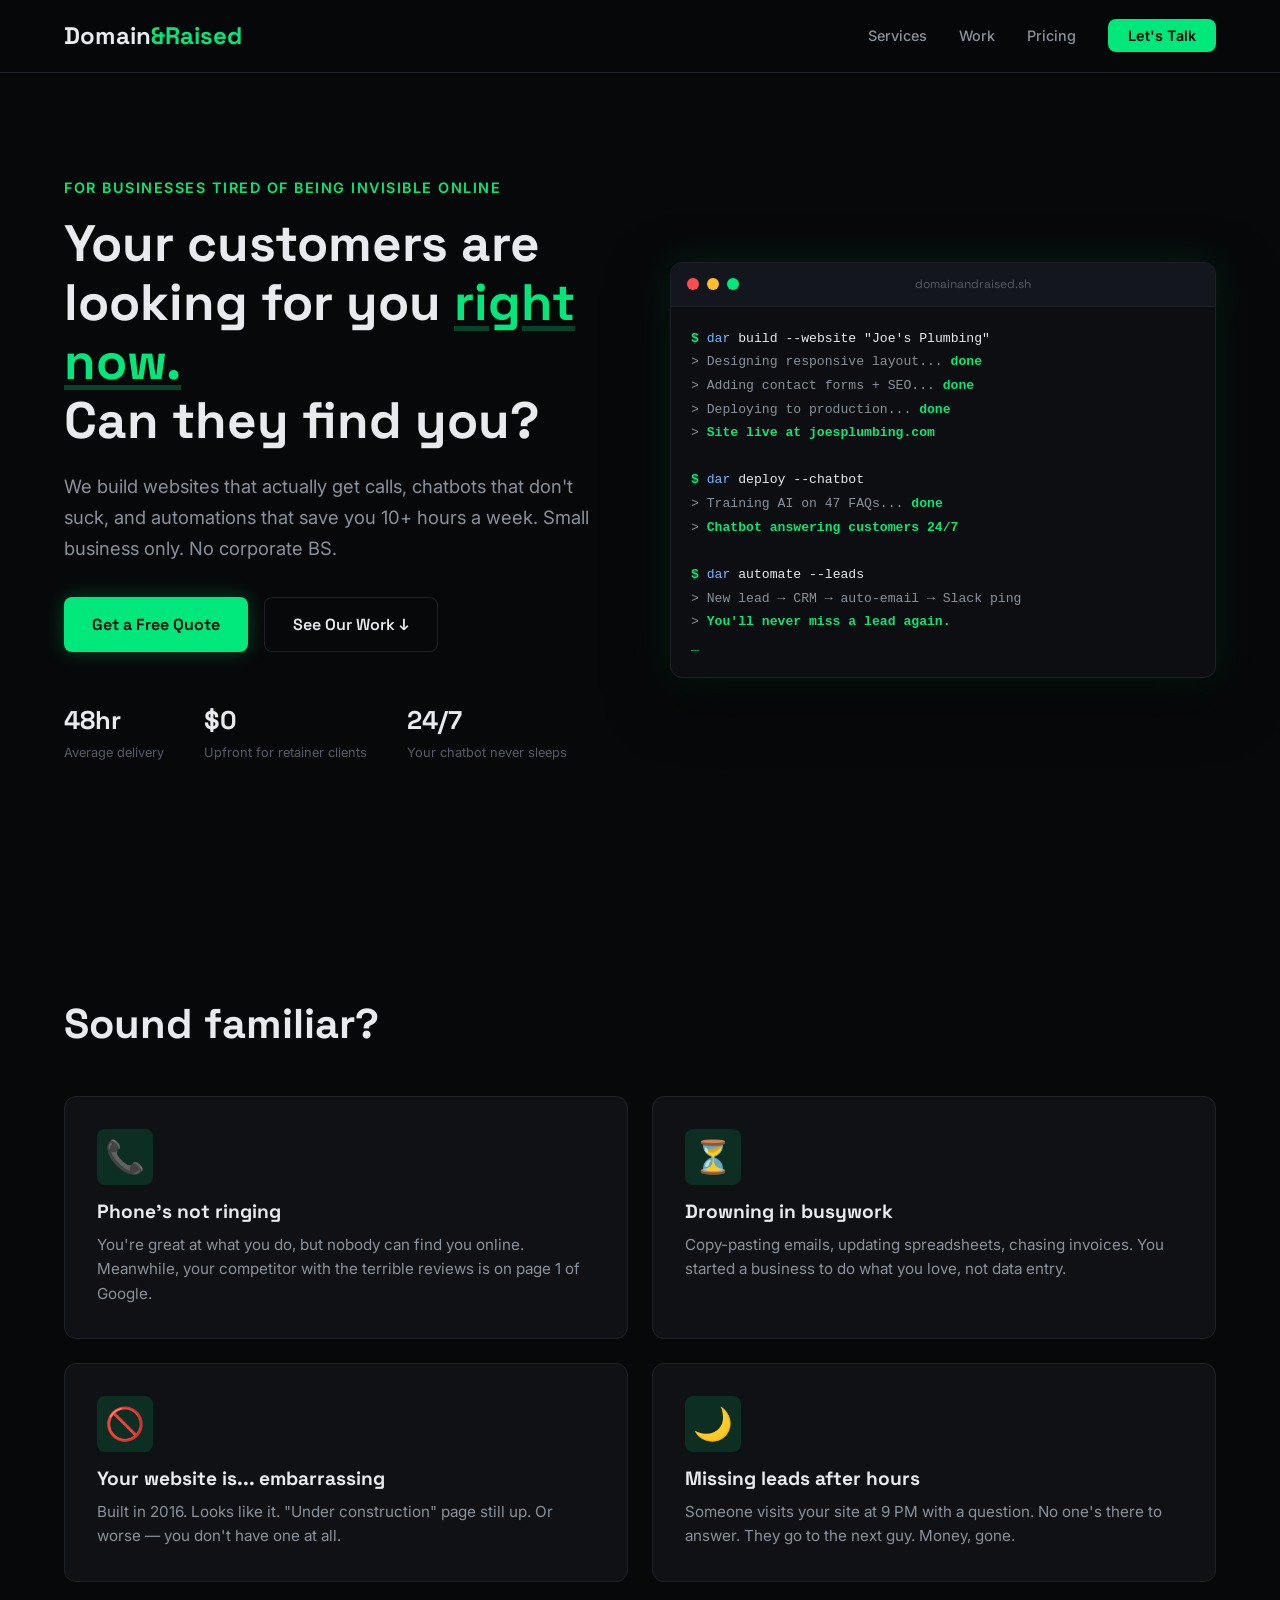
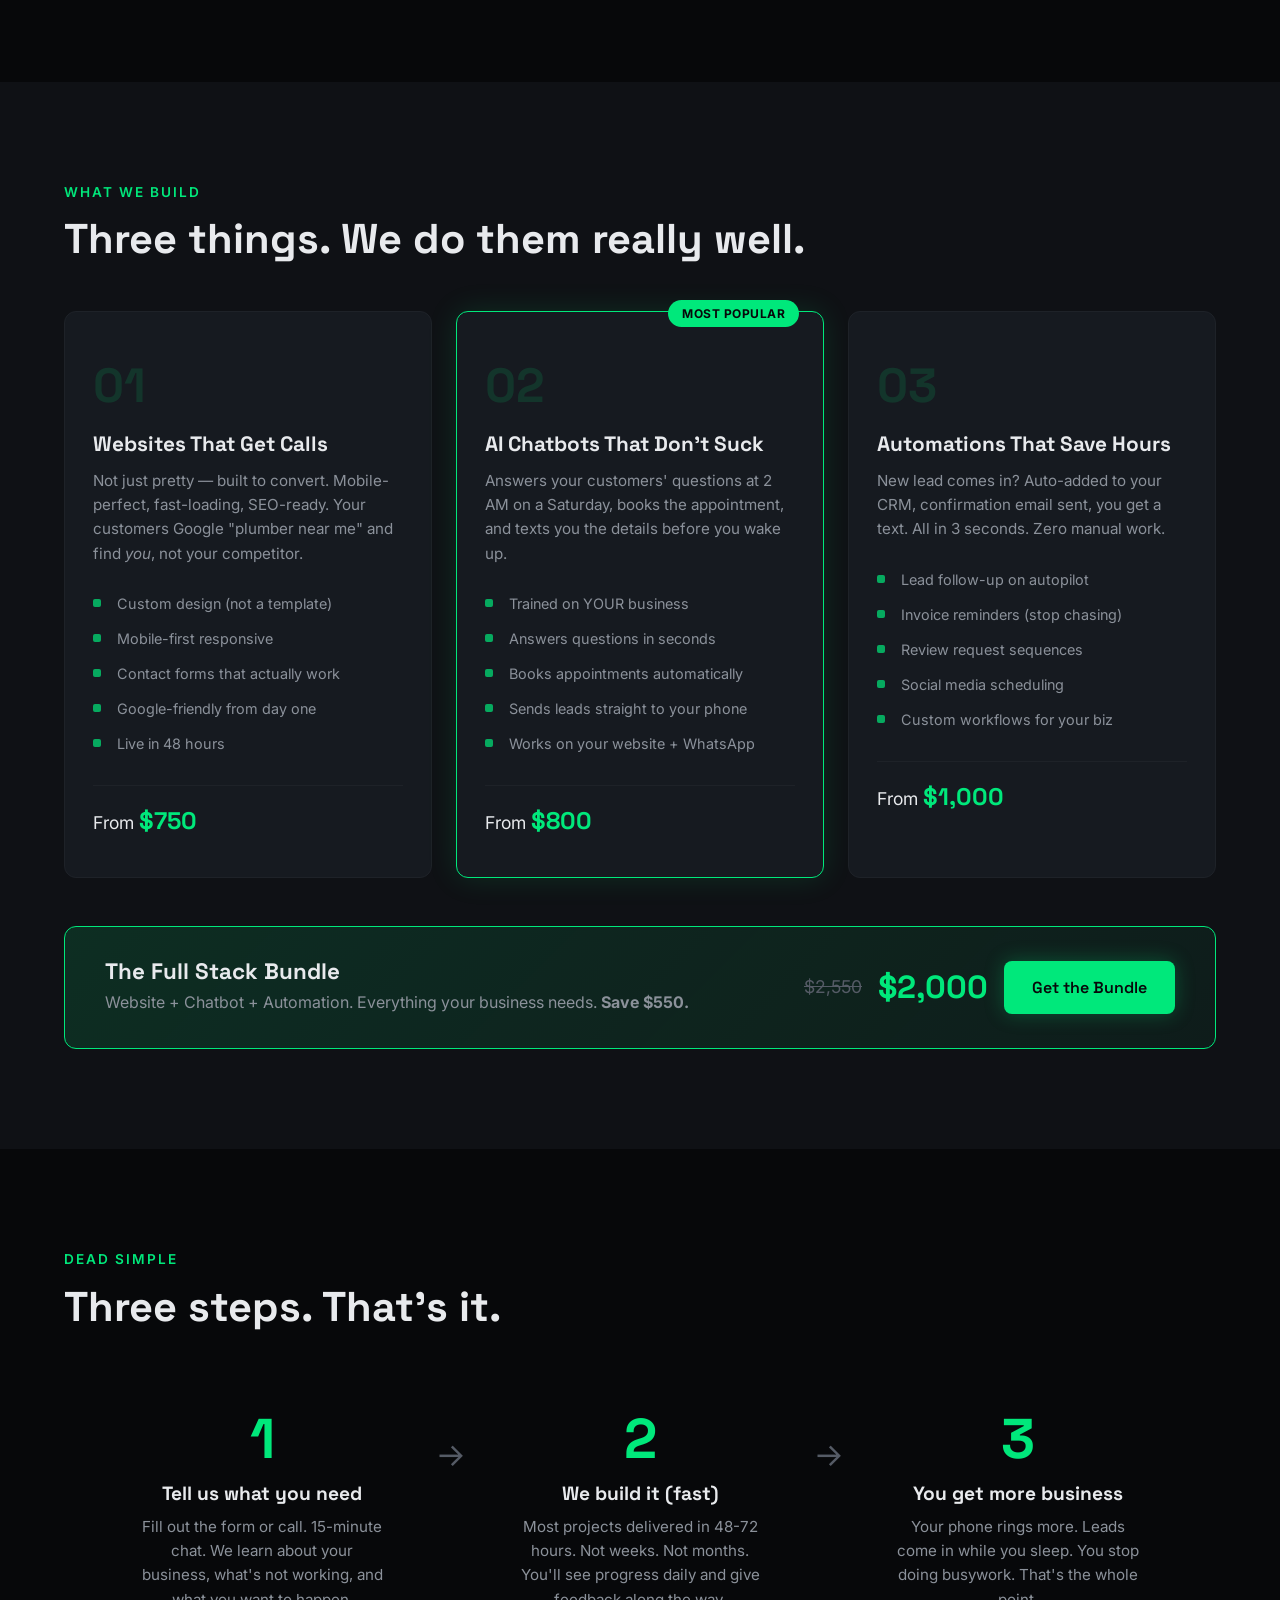
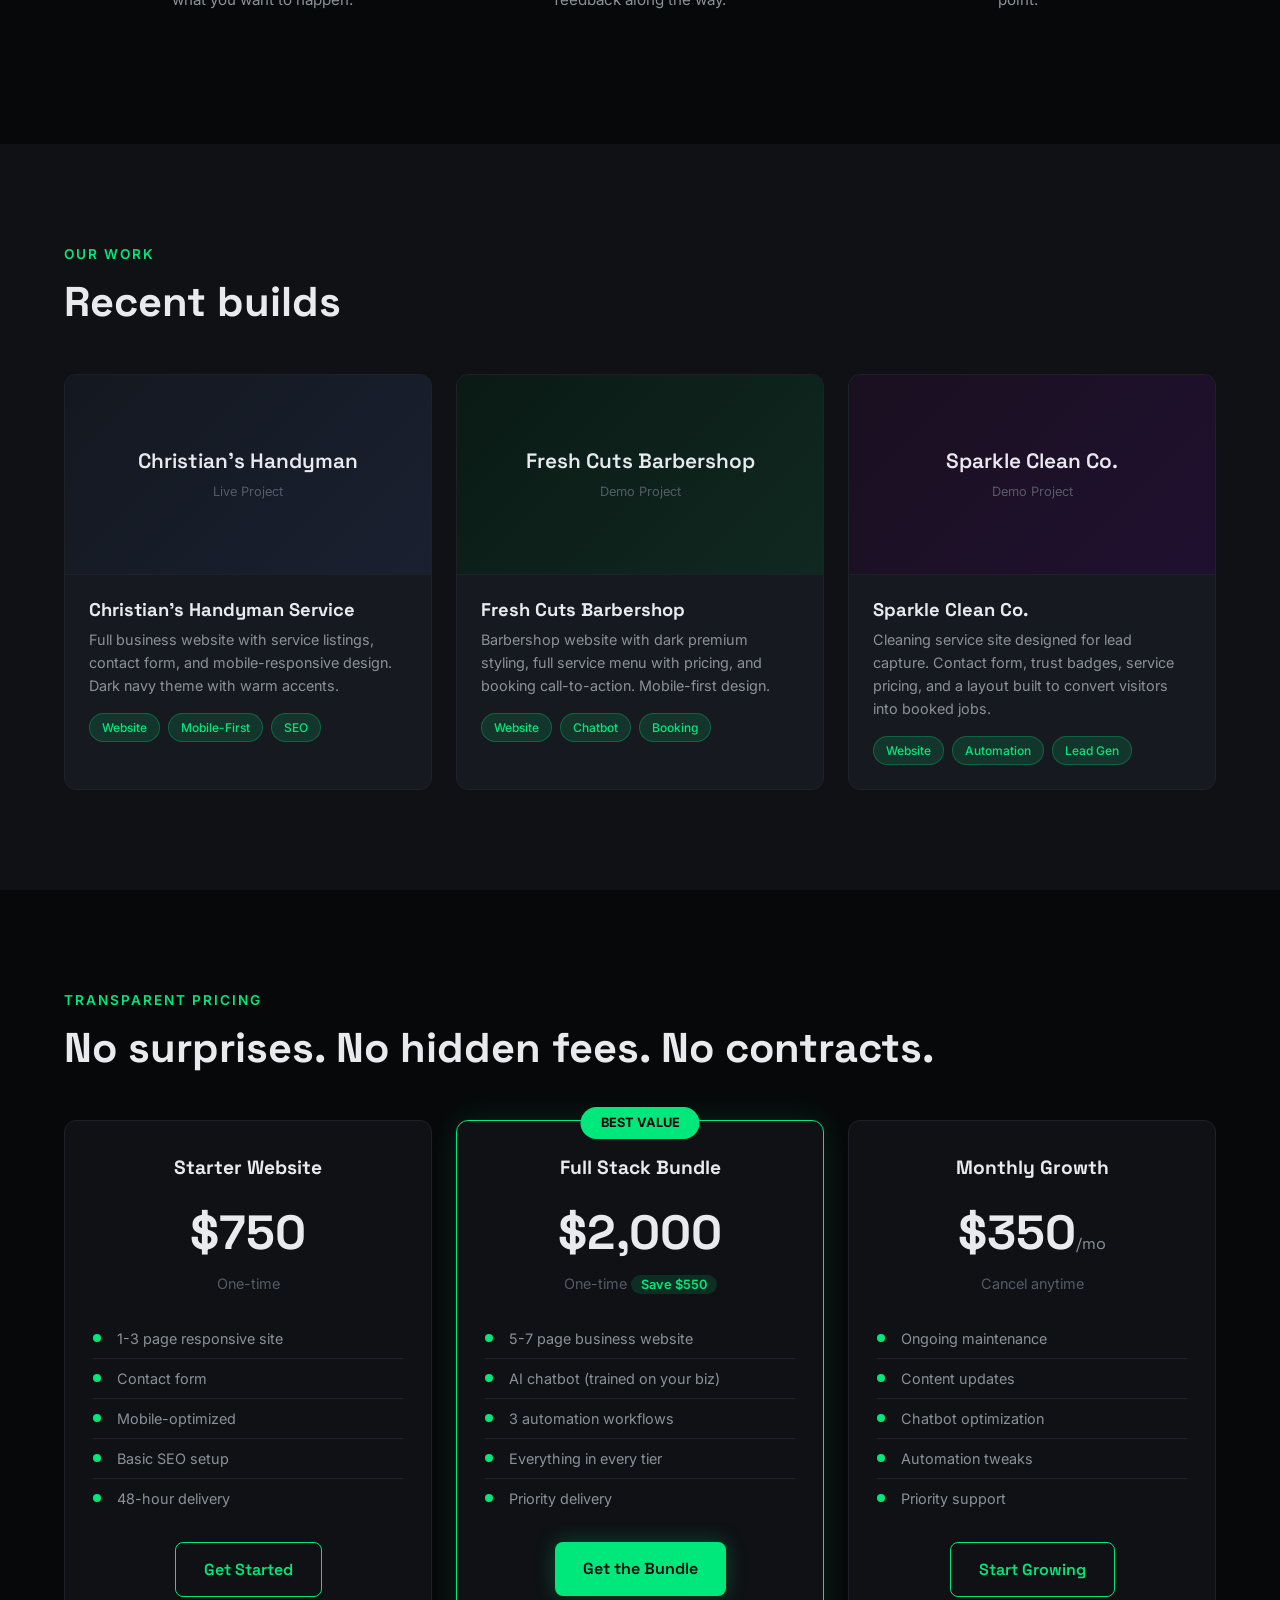
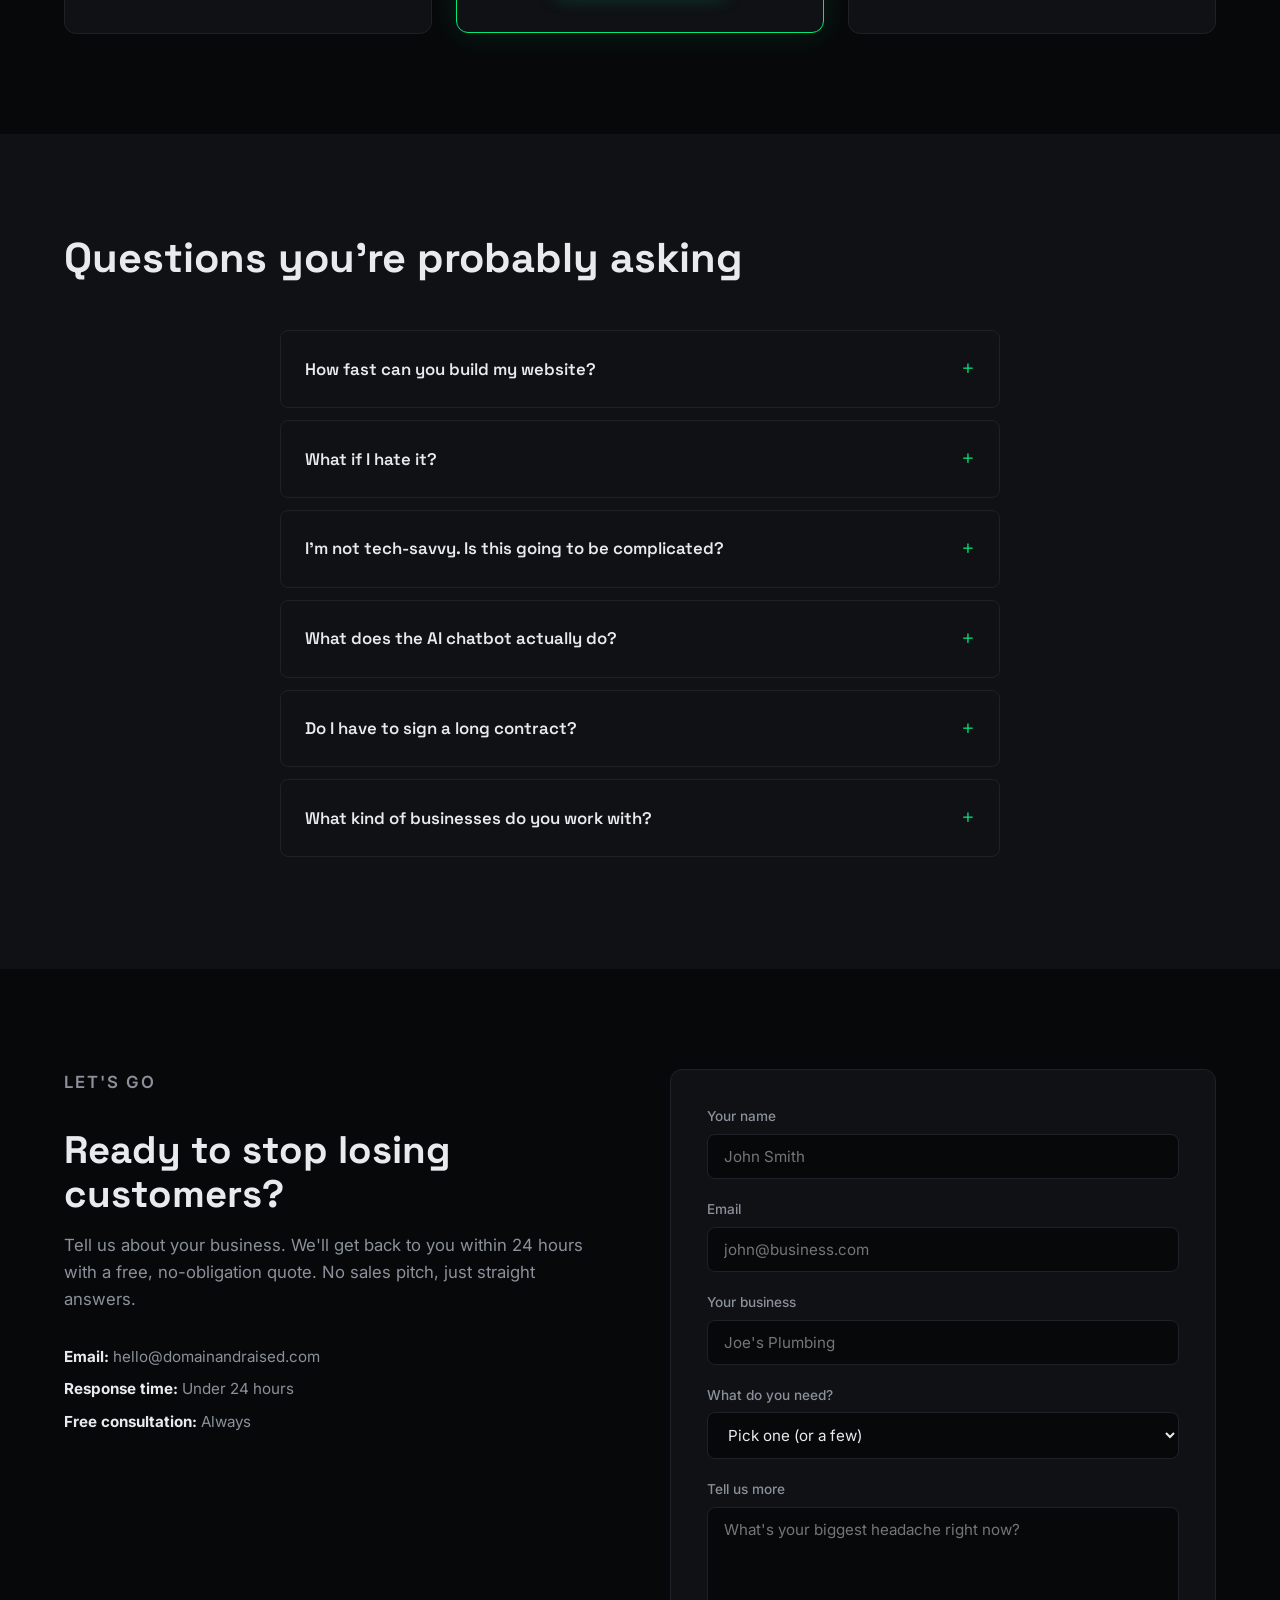
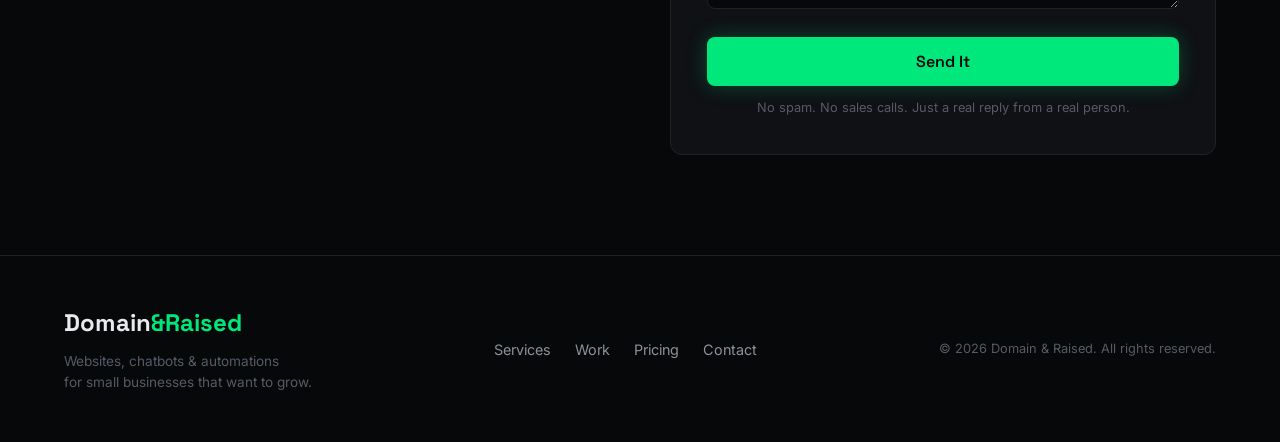
==== index.html @ daeb333b "Initial commit — Domain & Raised agency site" ====
<!DOCTYPE html>
<html lang="en">
<head>
  <meta charset="UTF-8">
  <meta name="viewport" content="width=device-width, initial-scale=1.0">
  <title>Domain & Raised — Websites, Chatbots & Automation for Small Business</title>
  <meta name="description" content="We build websites, AI chatbots, and automations that actually work. No fluff, no contracts, just results for your business.">
  <link rel="preconnect" href="https://fonts.googleapis.com">
  <link rel="preconnect" href="https://fonts.gstatic.com" crossorigin>
  <link href="https://fonts.googleapis.com/css2?family=Space+Grotesk:wght@400;500;600;700&family=Inter:wght@400;500;600&display=swap" rel="stylesheet">
  <link rel="stylesheet" href="style.css">
</head>
<body>

  <!-- NAV -->
  <nav id="nav">
    <div class="nav-inner">
      <a href="#" class="logo">Domain<span>&amp;Raised</span></a>
      <button class="menu-toggle" aria-label="Menu">
        <span></span><span></span><span></span>
      </button>
      <ul class="nav-links">
        <li><a href="#services">Services</a></li>
        <li><a href="#work">Work</a></li>
        <li><a href="#pricing">Pricing</a></li>
        <li><a href="#contact" class="btn-nav">Let's Talk</a></li>
      </ul>
    </div>
  </nav>

  <!-- HERO -->
  <header id="hero">
    <div class="hero-grid">
      <div class="hero-text">
        <p class="hero-tag">For businesses tired of being invisible online</p>
        <h1>Your customers are looking for you <em>right now.</em><br>Can they find you?</h1>
        <p class="hero-sub">We build websites that actually get calls, chatbots that don't suck, and automations that save you 10+ hours a week. Small business only. No corporate BS.</p>
        <div class="hero-ctas">
          <a href="#contact" class="btn btn-primary">Get a Free Quote</a>
          <a href="#work" class="btn btn-ghost">See Our Work &darr;</a>
        </div>
        <div class="hero-proof">
          <div class="proof-item">
            <span class="proof-num">48hr</span>
            <span class="proof-label">Average delivery</span>
          </div>
          <div class="proof-item">
            <span class="proof-num">$0</span>
            <span class="proof-label">Upfront for retainer clients</span>
          </div>
          <div class="proof-item">
            <span class="proof-num">24/7</span>
            <span class="proof-label">Your chatbot never sleeps</span>
          </div>
        </div>
      </div>
      <div class="hero-visual">
        <div class="terminal">
          <div class="terminal-bar">
            <span class="dot red"></span>
            <span class="dot yellow"></span>
            <span class="dot green"></span>
            <span class="terminal-title">domainandraised.sh</span>
          </div>
          <div class="terminal-body">
            <p><span class="t-prompt">$</span> <span class="t-cmd">dar</span> build --website "Joe's Plumbing"</p>
            <p class="t-output">&gt; Designing responsive layout... <span class="t-check">done</span></p>
            <p class="t-output">&gt; Adding contact forms + SEO... <span class="t-check">done</span></p>
            <p class="t-output">&gt; Deploying to production... <span class="t-check">done</span></p>
            <p class="t-output">&gt; <span class="t-success">Site live at joesplumbing.com</span></p>
            <p>&nbsp;</p>
            <p><span class="t-prompt">$</span> <span class="t-cmd">dar</span> deploy --chatbot</p>
            <p class="t-output">&gt; Training AI on 47 FAQs... <span class="t-check">done</span></p>
            <p class="t-output">&gt; <span class="t-success">Chatbot answering customers 24/7</span></p>
            <p>&nbsp;</p>
            <p><span class="t-prompt">$</span> <span class="t-cmd">dar</span> automate --leads</p>
            <p class="t-output">&gt; New lead &rarr; CRM &rarr; auto-email &rarr; Slack ping</p>
            <p class="t-output">&gt; <span class="t-success">You'll never miss a lead again.</span></p>
            <p class="t-cursor">_</p>
          </div>
        </div>
      </div>
    </div>
  </header>

  <!-- PROBLEM / PAIN SECTION -->
  <section id="problem" class="section">
    <div class="container">
      <h2 class="section-title">Sound familiar?</h2>
      <div class="pain-grid">
        <div class="pain-card">
          <div class="pain-icon">&#128222;</div>
          <h3>Phone's not ringing</h3>
          <p>You're great at what you do, but nobody can find you online. Meanwhile, your competitor with the terrible reviews is on page 1 of Google.</p>
        </div>
        <div class="pain-card">
          <div class="pain-icon">&#9203;</div>
          <h3>Drowning in busywork</h3>
          <p>Copy-pasting emails, updating spreadsheets, chasing invoices. You started a business to do what you love, not data entry.</p>
        </div>
        <div class="pain-card">
          <div class="pain-icon">&#128683;</div>
          <h3>Your website is... embarrassing</h3>
          <p>Built in 2016. Looks like it. "Under construction" page still up. Or worse — you don't have one at all.</p>
        </div>
        <div class="pain-card">
          <div class="pain-icon">&#127769;</div>
          <h3>Missing leads after hours</h3>
          <p>Someone visits your site at 9 PM with a question. No one's there to answer. They go to the next guy. Money, gone.</p>
        </div>
      </div>
    </div>
  </section>

  <!-- SERVICES -->
  <section id="services" class="section section-dark">
    <div class="container">
      <p class="section-tag">What we build</p>
      <h2 class="section-title">Three things. We do them really well.</h2>
      <div class="services-grid">

        <div class="service-card">
          <div class="service-num">01</div>
          <h3>Websites That Get Calls</h3>
          <p>Not just pretty — built to convert. Mobile-perfect, fast-loading, SEO-ready. Your customers Google "plumber near me" and find <em>you</em>, not your competitor.</p>
          <ul class="service-features">
            <li>Custom design (not a template)</li>
            <li>Mobile-first responsive</li>
            <li>Contact forms that actually work</li>
            <li>Google-friendly from day one</li>
            <li>Live in 48 hours</li>
          </ul>
          <div class="service-price">From <strong>$750</strong></div>
        </div>

        <div class="service-card featured">
          <div class="service-badge">Most Popular</div>
          <div class="service-num">02</div>
          <h3>AI Chatbots That Don't Suck</h3>
          <p>Answers your customers' questions at 2 AM on a Saturday, books the appointment, and texts you the details before you wake up.</p>
          <ul class="service-features">
            <li>Trained on YOUR business</li>
            <li>Answers questions in seconds</li>
            <li>Books appointments automatically</li>
            <li>Sends leads straight to your phone</li>
            <li>Works on your website + WhatsApp</li>
          </ul>
          <div class="service-price">From <strong>$800</strong></div>
        </div>

        <div class="service-card">
          <div class="service-num">03</div>
          <h3>Automations That Save Hours</h3>
          <p>New lead comes in? Auto-added to your CRM, confirmation email sent, you get a text. All in 3 seconds. Zero manual work.</p>
          <ul class="service-features">
            <li>Lead follow-up on autopilot</li>
            <li>Invoice reminders (stop chasing)</li>
            <li>Review request sequences</li>
            <li>Social media scheduling</li>
            <li>Custom workflows for your biz</li>
          </ul>
          <div class="service-price">From <strong>$1,000</strong></div>
        </div>

      </div>

      <div class="bundle-banner">
        <div class="bundle-text">
          <h3>The Full Stack Bundle</h3>
          <p>Website + Chatbot + Automation. Everything your business needs. <strong>Save $550.</strong></p>
        </div>
        <div class="bundle-price">
          <span class="bundle-was">$2,550</span>
          <span class="bundle-now">$2,000</span>
          <a href="#contact" class="btn btn-primary">Get the Bundle</a>
        </div>
      </div>
    </div>
  </section>

  <!-- HOW IT WORKS -->
  <section id="how" class="section">
    <div class="container">
      <p class="section-tag">Dead simple</p>
      <h2 class="section-title">Three steps. That's it.</h2>
      <div class="steps-grid">
        <div class="step">
          <div class="step-num">1</div>
          <h3>Tell us what you need</h3>
          <p>Fill out the form or call. 15-minute chat. We learn about your business, what's not working, and what you want to happen.</p>
        </div>
        <div class="step-arrow">&rarr;</div>
        <div class="step">
          <div class="step-num">2</div>
          <h3>We build it (fast)</h3>
          <p>Most projects delivered in 48-72 hours. Not weeks. Not months. You'll see progress daily and give feedback along the way.</p>
        </div>
        <div class="step-arrow">&rarr;</div>
        <div class="step">
          <div class="step-num">3</div>
          <h3>You get more business</h3>
          <p>Your phone rings more. Leads come in while you sleep. You stop doing busywork. That's the whole point.</p>
        </div>
      </div>
    </div>
  </section>

  <!-- WORK / PORTFOLIO -->
  <section id="work" class="section section-dark">
    <div class="container">
      <p class="section-tag">Our work</p>
      <h2 class="section-title">Recent builds</h2>
      <div class="portfolio-grid">

        <div class="portfolio-card">
          <div class="portfolio-img">
            <div class="portfolio-placeholder">
              <span>Christian's Handyman</span>
              <small>Live Project</small>
            </div>
          </div>
          <div class="portfolio-info">
            <h3>Christian's Handyman Service</h3>
            <p>Full business website with service listings, contact form, and mobile-responsive design. Dark navy theme with warm accents.</p>
            <div class="portfolio-tags">
              <span>Website</span>
              <span>Mobile-First</span>
              <span>SEO</span>
            </div>
          </div>
        </div>

        <div class="portfolio-card">
          <div class="portfolio-img">
            <div class="portfolio-placeholder accent">
              <span>Fresh Cuts Barbershop</span>
              <small>Demo Project</small>
            </div>
          </div>
          <div class="portfolio-info">
            <h3>Fresh Cuts Barbershop</h3>
            <p>Barbershop website with dark premium styling, full service menu with pricing, and booking call-to-action. Mobile-first design.</p>
            <div class="portfolio-tags">
              <span>Website</span>
              <span>Chatbot</span>
              <span>Booking</span>
            </div>
          </div>
        </div>

        <div class="portfolio-card">
          <div class="portfolio-img">
            <div class="portfolio-placeholder alt">
              <span>Sparkle Clean Co.</span>
              <small>Demo Project</small>
            </div>
          </div>
          <div class="portfolio-info">
            <h3>Sparkle Clean Co.</h3>
            <p>Cleaning service site designed for lead capture. Contact form, trust badges, service pricing, and a layout built to convert visitors into booked jobs.</p>
            <div class="portfolio-tags">
              <span>Website</span>
              <span>Automation</span>
              <span>Lead Gen</span>
            </div>
          </div>
        </div>

      </div>
    </div>
  </section>

  <!-- PRICING -->
  <section id="pricing" class="section">
    <div class="container">
      <p class="section-tag">Transparent pricing</p>
      <h2 class="section-title">No surprises. No hidden fees. No contracts.</h2>
      <div class="pricing-grid">

        <div class="price-card">
          <h3>Starter Website</h3>
          <div class="price-amount">$750</div>
          <p class="price-type">One-time</p>
          <ul>
            <li>1-3 page responsive site</li>
            <li>Contact form</li>
            <li>Mobile-optimized</li>
            <li>Basic SEO setup</li>
            <li>48-hour delivery</li>
          </ul>
          <a href="#contact" class="btn btn-outline">Get Started</a>
        </div>

        <div class="price-card popular">
          <div class="popular-badge">Best Value</div>
          <h3>Full Stack Bundle</h3>
          <div class="price-amount">$2,000</div>
          <p class="price-type">One-time <span class="savings">Save $550</span></p>
          <ul>
            <li>5-7 page business website</li>
            <li>AI chatbot (trained on your biz)</li>
            <li>3 automation workflows</li>
            <li>Everything in every tier</li>
            <li>Priority delivery</li>
          </ul>
          <a href="#contact" class="btn btn-primary">Get the Bundle</a>
        </div>

        <div class="price-card">
          <h3>Monthly Growth</h3>
          <div class="price-amount">$350<small>/mo</small></div>
          <p class="price-type">Cancel anytime</p>
          <ul>
            <li>Ongoing maintenance</li>
            <li>Content updates</li>
            <li>Chatbot optimization</li>
            <li>Automation tweaks</li>
            <li>Priority support</li>
          </ul>
          <a href="#contact" class="btn btn-outline">Start Growing</a>
        </div>

      </div>
    </div>
  </section>

  <!-- FAQ -->
  <section id="faq" class="section section-dark">
    <div class="container">
      <h2 class="section-title">Questions you're probably asking</h2>
      <div class="faq-list">

        <details class="faq-item">
          <summary>How fast can you build my website?</summary>
          <p>Most websites are live within 48-72 hours. We're not a big agency with 6 layers of approval. You tell us what you need, we build it, you review it, done.</p>
        </details>

        <details class="faq-item">
          <summary>What if I hate it?</summary>
          <p>You won't, because we show you progress along the way. But if the final result isn't what you wanted, we revise until it is. We don't disappear after taking your money.</p>
        </details>

        <details class="faq-item">
          <summary>I'm not tech-savvy. Is this going to be complicated?</summary>
          <p>That's the whole point of hiring us. You focus on your business, we handle the tech. If you can send a text, you can work with us.</p>
        </details>

        <details class="faq-item">
          <summary>What does the AI chatbot actually do?</summary>
          <p>It answers customer questions 24/7 using info about YOUR business. It can book appointments, capture lead info (name, phone, email), and send it straight to you. Think of it as a receptionist that never sleeps.</p>
        </details>

        <details class="faq-item">
          <summary>Do I have to sign a long contract?</summary>
          <p>Nope. One-time projects are pay-once-done. Monthly retainers are cancel-anytime. We keep clients by being good, not by locking them in.</p>
        </details>

        <details class="faq-item">
          <summary>What kind of businesses do you work with?</summary>
          <p>Plumbers, electricians, barbers, cleaners, restaurants, contractors, salons, gyms, coaches, consultants — basically any local or small business that wants more customers and less busywork.</p>
        </details>

      </div>
    </div>
  </section>

  <!-- CONTACT -->
  <section id="contact" class="section">
    <div class="container">
      <div class="contact-grid">
        <div class="contact-text">
          <p class="section-tag">Let's go</p>
          <h2>Ready to stop losing customers?</h2>
          <p>Tell us about your business. We'll get back to you within 24 hours with a free, no-obligation quote. No sales pitch, just straight answers.</p>
          <div class="contact-details">
            <p><strong>Email:</strong> hello@domainandraised.com</p>
            <p><strong>Response time:</strong> Under 24 hours</p>
            <p><strong>Free consultation:</strong> Always</p>
          </div>
        </div>
        <form id="contact-form" class="contact-form" action="https://formspree.io/f/YOUR_FORM_ID" method="POST">
          <div class="form-group">
            <label for="name">Your name</label>
            <input type="text" id="name" name="name" required placeholder="John Smith">
          </div>
          <div class="form-group">
            <label for="email">Email</label>
            <input type="email" id="email" name="email" required placeholder="john@business.com">
          </div>
          <div class="form-group">
            <label for="business">Your business</label>
            <input type="text" id="business" name="business" placeholder="Joe's Plumbing">
          </div>
          <div class="form-group">
            <label for="service">What do you need?</label>
            <select id="service" name="service">
              <option value="">Pick one (or a few)</option>
              <option value="website">Website</option>
              <option value="chatbot">AI Chatbot</option>
              <option value="automation">Automation</option>
              <option value="bundle">The Full Stack Bundle</option>
              <option value="not-sure">Not sure yet — just want to talk</option>
            </select>
          </div>
          <div class="form-group">
            <label for="message">Tell us more</label>
            <textarea id="message" name="message" rows="4" placeholder="What's your biggest headache right now?"></textarea>
          </div>
          <button type="submit" class="btn btn-primary btn-full">Send It</button>
          <p class="form-note">No spam. No sales calls. Just a real reply from a real person.</p>
        </form>
      </div>
    </div>
  </section>

  <!-- FOOTER -->
  <footer>
    <div class="container footer-inner">
      <div class="footer-brand">
        <a href="#" class="logo">Domain<span>&amp;Raised</span></a>
        <p>Websites, chatbots & automations<br>for small businesses that want to grow.</p>
      </div>
      <div class="footer-links">
        <a href="#services">Services</a>
        <a href="#work">Work</a>
        <a href="#pricing">Pricing</a>
        <a href="#contact">Contact</a>
      </div>
      <div class="footer-copy">
        <p>&copy; 2026 Domain &amp; Raised. All rights reserved.</p>
      </div>
    </div>
  </footer>

  <script src="script.js"></script>
</body>
</html>
---- style.css ----
/* ============================================
   Domain & Raised — Agency Site
   Dark + Electric Green. Bold. Not boring.
   ============================================ */

:root {
  --bg: #07080a;
  --bg-card: #0f1115;
  --bg-elevated: #161a20;
  --accent: #00e87b;
  --accent-dim: #00e87b22;
  --accent-glow: #00e87b44;
  --text: #e8eaed;
  --text-dim: #8b919a;
  --text-muted: #555b66;
  --border: #1e2228;
  --red: #ff4d4d;
  --yellow: #ffbd2e;
  --green: #00e87b;
  --radius: 12px;
  --radius-sm: 8px;
  --transition: 0.3s cubic-bezier(0.4, 0, 0.2, 1);
}

/* RESET */
*, *::before, *::after { box-sizing: border-box; margin: 0; padding: 0; }
html { scroll-behavior: smooth; scroll-padding-top: 80px; }
body {
  font-family: 'Inter', -apple-system, sans-serif;
  background: var(--bg);
  color: var(--text);
  line-height: 1.6;
  -webkit-font-smoothing: antialiased;
  overflow-x: hidden;
}
a { color: var(--accent); text-decoration: none; transition: var(--transition); }
a:hover { opacity: 0.85; }
img { max-width: 100%; display: block; }
ul { list-style: none; }
h1, h2, h3, h4 { font-family: 'Space Grotesk', sans-serif; line-height: 1.15; font-weight: 700; }

/* CONTAINER */
.container { max-width: 1200px; margin: 0 auto; padding: 0 24px; }

/* ========== NAV ========== */
#nav {
  position: fixed; top: 0; left: 0; right: 0; z-index: 1000;
  background: rgba(7, 8, 10, 0.85);
  backdrop-filter: blur(16px);
  border-bottom: 1px solid var(--border);
  transition: var(--transition);
}
#nav.scrolled { background: rgba(7, 8, 10, 0.95); }
.nav-inner {
  max-width: 1200px; margin: 0 auto; padding: 0 24px;
  display: flex; align-items: center; justify-content: space-between;
  height: 72px;
}
.logo {
  font-family: 'Space Grotesk', sans-serif;
  font-size: 1.5rem; font-weight: 700;
  color: var(--text);
}
.logo span { color: var(--accent); }
.nav-links { display: flex; align-items: center; gap: 32px; }
.nav-links a {
  color: var(--text-dim); font-size: 0.9rem; font-weight: 500;
  transition: var(--transition);
}
.nav-links a:hover { color: var(--text); }
.btn-nav {
  background: var(--accent) !important;
  color: var(--bg) !important;
  padding: 8px 20px; border-radius: var(--radius-sm);
  font-weight: 600 !important;
}
.btn-nav:hover { opacity: 0.9 !important; transform: translateY(-1px); }

/* Mobile menu toggle */
.menu-toggle {
  display: none; background: none; border: none; cursor: pointer;
  flex-direction: column; gap: 5px; padding: 8px;
}
.menu-toggle span {
  display: block; width: 24px; height: 2px;
  background: var(--text); border-radius: 2px;
  transition: var(--transition); transform-origin: center;
}
.menu-toggle.active span:nth-child(1) { transform: translateY(7px) rotate(45deg); }
.menu-toggle.active span:nth-child(2) { opacity: 0; }
.menu-toggle.active span:nth-child(3) { transform: translateY(-7px) rotate(-45deg); }

/* ========== BUTTONS ========== */
.btn {
  display: inline-flex; align-items: center; justify-content: center;
  padding: 14px 28px; border-radius: var(--radius-sm);
  font-family: 'Space Grotesk', sans-serif;
  font-size: 1rem; font-weight: 600;
  cursor: pointer; transition: var(--transition);
  border: none; text-decoration: none;
}
.btn-primary {
  background: var(--accent); color: var(--bg);
  box-shadow: 0 0 20px var(--accent-glow);
}
.btn-primary:hover {
  transform: translateY(-2px);
  box-shadow: 0 0 30px var(--accent-glow), 0 4px 20px rgba(0, 0, 0, 0.3);
  opacity: 1;
}
.btn-ghost {
  background: transparent; color: var(--text);
  border: 1px solid var(--border);
}
.btn-ghost:hover { border-color: var(--text-dim); background: var(--bg-card); opacity: 1; }
.btn-outline {
  background: transparent; color: var(--accent);
  border: 1px solid var(--accent);
}
.btn-outline:hover { background: var(--accent-dim); opacity: 1; }
.btn-full { width: 100%; }

/* ========== HERO ========== */
#hero {
  min-height: 100vh; padding: 120px 24px 80px;
  display: flex; align-items: center;
  max-width: 1200px; margin: 0 auto;
}
.hero-grid {
  display: grid; grid-template-columns: 1fr 1fr;
  gap: 60px; align-items: center; width: 100%;
}
.hero-tag {
  color: var(--accent); font-size: 0.9rem; font-weight: 600;
  text-transform: uppercase; letter-spacing: 1.5px;
  margin-bottom: 16px;
}
#hero h1 {
  font-size: clamp(2.2rem, 4vw, 3.4rem);
  color: var(--text); margin-bottom: 20px;
}
#hero h1 em {
  font-style: normal; color: var(--accent);
  text-decoration: underline;
  text-decoration-color: var(--accent-glow);
  text-underline-offset: 6px;
}
.hero-sub {
  font-size: 1.15rem; color: var(--text-dim);
  line-height: 1.7; margin-bottom: 32px; max-width: 540px;
}
.hero-ctas { display: flex; gap: 16px; margin-bottom: 48px; flex-wrap: wrap; }
.hero-proof { display: flex; gap: 40px; }
.proof-item { display: flex; flex-direction: column; }
.proof-num {
  font-family: 'Space Grotesk', sans-serif;
  font-size: 1.6rem; font-weight: 700; color: var(--text);
}
.proof-label { font-size: 0.8rem; color: var(--text-muted); margin-top: 2px; }

/* TERMINAL */
.terminal {
  background: #0c0e12; border: 1px solid var(--border);
  border-radius: var(--radius); overflow: hidden;
  box-shadow: 0 20px 60px rgba(0, 0, 0, 0.5), 0 0 40px var(--accent-dim);
}
.terminal-bar {
  display: flex; align-items: center; gap: 8px;
  padding: 12px 16px; background: #13161c; border-bottom: 1px solid var(--border);
}
.dot { width: 12px; height: 12px; border-radius: 50%; }
.dot.red { background: var(--red); }
.dot.yellow { background: var(--yellow); }
.dot.green { background: var(--green); }
.terminal-title {
  flex: 1; text-align: center; font-size: 0.75rem;
  color: var(--text-muted); font-family: 'Space Grotesk', sans-serif;
}
.terminal-body {
  padding: 20px; font-family: 'JetBrains Mono', 'Fira Code', 'Consolas', monospace;
  font-size: 0.82rem; line-height: 1.8;
}
.t-prompt { color: var(--accent); font-weight: 700; }
.t-cmd { color: #74b9ff; }
.t-output { color: var(--text-dim); }
.t-check { color: var(--accent); font-weight: 600; }
.t-success { color: var(--accent); font-weight: 600; }
.t-cursor {
  display: inline-block; color: var(--accent);
  animation: blink 1s step-end infinite;
}
@keyframes blink { 50% { opacity: 0; } }

/* ========== SECTIONS ========== */
.section { padding: 100px 0; }
.section-dark { background: var(--bg-card); }
.section-tag {
  color: var(--accent); font-size: 0.85rem; font-weight: 600;
  text-transform: uppercase; letter-spacing: 2px; margin-bottom: 12px;
}
.section-title {
  font-size: clamp(1.8rem, 3.5vw, 2.6rem);
  margin-bottom: 48px;
}

/* ========== PROBLEM / PAIN ========== */
.pain-grid {
  display: grid; grid-template-columns: repeat(2, 1fr);
  gap: 24px;
}
.pain-card {
  background: var(--bg-card); border: 1px solid var(--border);
  border-radius: var(--radius); padding: 32px;
  transition: var(--transition);
}
.pain-card:hover {
  border-color: var(--accent-glow);
  transform: translateY(-4px);
  box-shadow: 0 8px 30px rgba(0, 0, 0, 0.3);
}
.pain-icon {
  font-size: 2rem; margin-bottom: 16px;
  width: 56px; height: 56px;
  display: flex; align-items: center; justify-content: center;
  background: var(--accent-dim); border-radius: var(--radius-sm);
}
.pain-card h3 {
  font-size: 1.2rem; margin-bottom: 10px; color: var(--text);
}
.pain-card p { color: var(--text-dim); font-size: 0.95rem; }

/* ========== SERVICES ========== */
.services-grid {
  display: grid; grid-template-columns: repeat(3, 1fr);
  gap: 24px; margin-bottom: 48px;
}
.service-card {
  background: var(--bg-elevated); border: 1px solid var(--border);
  border-radius: var(--radius); padding: 36px 28px;
  position: relative; transition: var(--transition);
}
.service-card:hover {
  transform: translateY(-6px);
  box-shadow: 0 12px 40px rgba(0, 0, 0, 0.4);
}
.service-card.featured {
  border-color: var(--accent);
  box-shadow: 0 0 30px var(--accent-dim);
}
.service-badge {
  position: absolute; top: -12px; right: 24px;
  background: var(--accent); color: var(--bg);
  font-size: 0.75rem; font-weight: 700;
  padding: 4px 14px; border-radius: 20px;
  text-transform: uppercase; letter-spacing: 0.5px;
}
.service-num {
  font-family: 'Space Grotesk', sans-serif;
  font-size: 3rem; font-weight: 700;
  color: var(--accent-dim); margin-bottom: 8px;
}
.service-card h3 { font-size: 1.3rem; margin-bottom: 12px; }
.service-card > p { color: var(--text-dim); margin-bottom: 20px; font-size: 0.95rem; }
.service-features { margin-bottom: 24px; }
.service-features li {
  padding: 6px 0; color: var(--text-dim); font-size: 0.9rem;
  padding-left: 24px; position: relative;
}
.service-features li::before {
  content: ''; position: absolute; left: 0; top: 13px;
  width: 8px; height: 8px; border-radius: 2px;
  background: var(--accent); opacity: 0.7;
}
.service-price {
  font-size: 1.1rem; color: var(--text);
  border-top: 1px solid var(--border); padding-top: 16px;
}
.service-price strong {
  font-family: 'Space Grotesk', sans-serif;
  font-size: 1.5rem; color: var(--accent);
}

/* BUNDLE BANNER */
.bundle-banner {
  display: flex; align-items: center; justify-content: space-between;
  background: linear-gradient(135deg, var(--accent-dim), rgba(0, 232, 123, 0.05));
  border: 1px solid var(--accent); border-radius: var(--radius);
  padding: 32px 40px; gap: 32px;
}
.bundle-text h3 { font-size: 1.4rem; margin-bottom: 6px; }
.bundle-text p { color: var(--text-dim); }
.bundle-price {
  display: flex; align-items: center; gap: 16px;
  flex-shrink: 0;
}
.bundle-was {
  font-size: 1.1rem; color: var(--text-muted);
  text-decoration: line-through;
}
.bundle-now {
  font-family: 'Space Grotesk', sans-serif;
  font-size: 2rem; font-weight: 700; color: var(--accent);
}

/* ========== HOW IT WORKS ========== */
.steps-grid {
  display: flex; align-items: flex-start; gap: 24px;
  justify-content: center;
}
.step {
  flex: 1; max-width: 300px;
  text-align: center; padding: 32px 24px;
}
.step-num {
  font-family: 'Space Grotesk', sans-serif;
  font-size: 3.5rem; font-weight: 700; color: var(--accent);
  line-height: 1; margin-bottom: 16px;
}
.step h3 { font-size: 1.2rem; margin-bottom: 10px; }
.step p { color: var(--text-dim); font-size: 0.95rem; }
.step-arrow {
  font-size: 2rem; color: var(--text-muted);
  margin-top: 50px; flex-shrink: 0;
}

/* ========== PORTFOLIO ========== */
.portfolio-grid {
  display: grid; grid-template-columns: repeat(3, 1fr); gap: 24px;
}
.portfolio-card {
  background: var(--bg-elevated); border: 1px solid var(--border);
  border-radius: var(--radius); overflow: hidden;
  transition: var(--transition);
}
.portfolio-card:hover {
  transform: translateY(-6px);
  box-shadow: 0 12px 40px rgba(0, 0, 0, 0.4);
}
.portfolio-placeholder {
  height: 200px; display: flex; flex-direction: column;
  align-items: center; justify-content: center;
  background: linear-gradient(135deg, #131820, #1a2030);
  border-bottom: 1px solid var(--border);
}
.portfolio-placeholder.accent {
  background: linear-gradient(135deg, #0a1a15, #102820);
}
.portfolio-placeholder.alt {
  background: linear-gradient(135deg, #1a1020, #201030);
}
.portfolio-placeholder span {
  font-family: 'Space Grotesk', sans-serif;
  font-size: 1.3rem; font-weight: 600; color: var(--text);
}
.portfolio-placeholder small {
  color: var(--text-muted); font-size: 0.8rem; margin-top: 4px;
}
.portfolio-info { padding: 24px; }
.portfolio-info h3 { font-size: 1.15rem; margin-bottom: 8px; }
.portfolio-info p { color: var(--text-dim); font-size: 0.9rem; margin-bottom: 16px; }
.portfolio-tags { display: flex; gap: 8px; flex-wrap: wrap; }
.portfolio-tags span {
  padding: 4px 12px; border-radius: 20px;
  font-size: 0.75rem; font-weight: 500;
  background: var(--accent-dim); color: var(--accent);
  border: 1px solid var(--accent-glow);
}

/* ========== PRICING ========== */
.pricing-grid {
  display: grid; grid-template-columns: repeat(3, 1fr);
  gap: 24px; align-items: start;
}
.price-card {
  background: var(--bg-card); border: 1px solid var(--border);
  border-radius: var(--radius); padding: 36px 28px;
  text-align: center; position: relative;
  transition: var(--transition);
}
.price-card:hover {
  transform: translateY(-4px);
  box-shadow: 0 8px 30px rgba(0, 0, 0, 0.3);
}
.price-card.popular {
  border-color: var(--accent);
  box-shadow: 0 0 30px var(--accent-dim);
  transform: scale(1.04);
}
.price-card.popular:hover { transform: scale(1.04) translateY(-4px); }
.popular-badge {
  position: absolute; top: -14px; left: 50%; transform: translateX(-50%);
  background: var(--accent); color: var(--bg);
  padding: 6px 20px; border-radius: 20px;
  font-size: 0.8rem; font-weight: 700; text-transform: uppercase;
}
.price-card h3 {
  font-size: 1.2rem; margin-bottom: 16px; color: var(--text);
}
.price-amount {
  font-family: 'Space Grotesk', sans-serif;
  font-size: 3rem; font-weight: 700; color: var(--text);
}
.price-amount small {
  font-size: 1rem; color: var(--text-dim); font-weight: 400;
}
.price-type {
  color: var(--text-muted); font-size: 0.9rem;
  margin-bottom: 24px;
}
.savings {
  background: var(--accent-dim); color: var(--accent);
  padding: 2px 10px; border-radius: 10px;
  font-size: 0.8rem; font-weight: 600;
}
.price-card ul {
  text-align: left; margin-bottom: 24px;
}
.price-card li {
  padding: 8px 0; color: var(--text-dim); font-size: 0.9rem;
  border-bottom: 1px solid var(--border);
  padding-left: 24px; position: relative;
}
.price-card li:last-child { border-bottom: none; }
.price-card li::before {
  content: ''; position: absolute; left: 0; top: 15px;
  width: 8px; height: 8px; border-radius: 50%;
  background: var(--accent);
}

/* ========== FAQ ========== */
.faq-list { max-width: 720px; margin: 0 auto; }
.faq-item {
  border: 1px solid var(--border); border-radius: var(--radius-sm);
  margin-bottom: 12px; overflow: hidden;
  transition: var(--transition);
}
.faq-item[open] { border-color: var(--accent-glow); }
.faq-item summary {
  padding: 20px 24px; cursor: pointer;
  font-family: 'Space Grotesk', sans-serif;
  font-size: 1.05rem; font-weight: 600;
  color: var(--text); list-style: none;
  display: flex; align-items: center; justify-content: space-between;
}
.faq-item summary::-webkit-details-marker { display: none; }
.faq-item summary::after {
  content: '+'; font-size: 1.4rem; color: var(--accent);
  font-weight: 300; transition: var(--transition);
}
.faq-item[open] summary::after { content: '-'; }
.faq-item p {
  padding: 0 24px 20px; color: var(--text-dim);
  font-size: 0.95rem; line-height: 1.7;
}

/* ========== CONTACT ========== */
.contact-grid {
  display: grid; grid-template-columns: 1fr 1fr;
  gap: 60px; align-items: start;
}
.contact-text h2 {
  font-size: clamp(1.8rem, 3vw, 2.4rem); margin-bottom: 16px;
}
.contact-text > p { color: var(--text-dim); font-size: 1.05rem; margin-bottom: 32px; }
.contact-details p {
  color: var(--text-dim); margin-bottom: 8px; font-size: 0.95rem;
}
.contact-details strong { color: var(--text); }

.contact-form {
  background: var(--bg-card); border: 1px solid var(--border);
  border-radius: var(--radius); padding: 36px;
}
.form-group { margin-bottom: 20px; }
.form-group label {
  display: block; font-size: 0.85rem; font-weight: 500;
  color: var(--text-dim); margin-bottom: 6px;
}
.form-group input,
.form-group select,
.form-group textarea {
  width: 100%; padding: 12px 16px;
  background: var(--bg); border: 1px solid var(--border);
  border-radius: var(--radius-sm); color: var(--text);
  font-family: 'Inter', sans-serif; font-size: 0.95rem;
  transition: var(--transition);
}
.form-group input:focus,
.form-group select:focus,
.form-group textarea:focus {
  outline: none; border-color: var(--accent);
  box-shadow: 0 0 0 3px var(--accent-dim);
}
.form-group select { cursor: pointer; }
.form-group textarea { resize: vertical; min-height: 100px; }
.form-note {
  text-align: center; font-size: 0.8rem;
  color: var(--text-muted); margin-top: 12px;
}

/* ========== FOOTER ========== */
footer {
  border-top: 1px solid var(--border);
  padding: 48px 0;
}
.footer-inner {
  display: flex; align-items: center; justify-content: space-between;
  flex-wrap: wrap; gap: 24px;
}
.footer-brand p { color: var(--text-muted); font-size: 0.85rem; margin-top: 8px; }
.footer-links { display: flex; gap: 24px; }
.footer-links a { color: var(--text-dim); font-size: 0.9rem; }
.footer-links a:hover { color: var(--text); }
.footer-copy p { color: var(--text-muted); font-size: 0.8rem; }

/* ========== ANIMATIONS ========== */
.fade-in {
  opacity: 0; transform: translateY(30px);
  transition: opacity 0.6s ease, transform 0.6s ease;
}
.fade-in.visible { opacity: 1; transform: translateY(0); }

/* Stagger children */
.pain-grid .pain-card,
.services-grid .service-card,
.portfolio-grid .portfolio-card,
.pricing-grid .price-card,
.steps-grid .step {
  opacity: 0; transform: translateY(30px);
  transition: opacity 0.5s ease, transform 0.5s ease;
}
.pain-grid .pain-card.visible,
.services-grid .service-card.visible,
.portfolio-grid .portfolio-card.visible,
.pricing-grid .price-card.visible,
.steps-grid .step.visible {
  opacity: 1; transform: translateY(0);
}

/* Terminal typing effect */
.terminal-body p {
  opacity: 0; transform: translateX(-10px);
  transition: opacity 0.3s ease, transform 0.3s ease;
}
.terminal-body.animate p { opacity: 1; transform: translateX(0); }

/* ========== MOBILE ========== */
@media (max-width: 1024px) {
  .hero-grid { grid-template-columns: 1fr; gap: 40px; }
  .hero-visual { order: -1; }
  .services-grid { grid-template-columns: 1fr 1fr; }
  .portfolio-grid { grid-template-columns: 1fr 1fr; }
  .pricing-grid { grid-template-columns: 1fr 1fr; }
  .price-card.popular { transform: scale(1); }
  .price-card.popular:hover { transform: translateY(-4px); }
}

@media (max-width: 768px) {
  .menu-toggle { display: flex; }
  .nav-links {
    position: fixed; top: 72px; left: 0; right: 0;
    background: rgba(7, 8, 10, 0.98);
    backdrop-filter: blur(16px);
    flex-direction: column; padding: 24px;
    gap: 16px; border-bottom: 1px solid var(--border);
    transform: translateY(-120%); transition: var(--transition);
  }
  .nav-links.open { transform: translateY(0); }
  .nav-links a { font-size: 1.1rem; }

  #hero { min-height: auto; padding: 100px 24px 60px; }
  .hero-proof { flex-direction: column; gap: 16px; }

  .pain-grid { grid-template-columns: 1fr; }
  .services-grid { grid-template-columns: 1fr; }
  .portfolio-grid { grid-template-columns: 1fr; }
  .pricing-grid { grid-template-columns: 1fr; }

  .steps-grid { flex-direction: column; align-items: center; }
  .step-arrow { transform: rotate(90deg); margin: 0; }

  .bundle-banner { flex-direction: column; text-align: center; padding: 24px; }
  .bundle-price { flex-direction: column; gap: 8px; }

  .contact-grid { grid-template-columns: 1fr; gap: 40px; }

  .footer-inner { flex-direction: column; text-align: center; }
  .footer-links { flex-wrap: wrap; justify-content: center; }

  .section { padding: 64px 0; }
  .section-title { margin-bottom: 32px; }
}

@media (max-width: 480px) {
  #hero h1 { font-size: 1.8rem; }
  .terminal-body { font-size: 0.7rem; padding: 14px; }
  .contact-form { padding: 24px; }
}
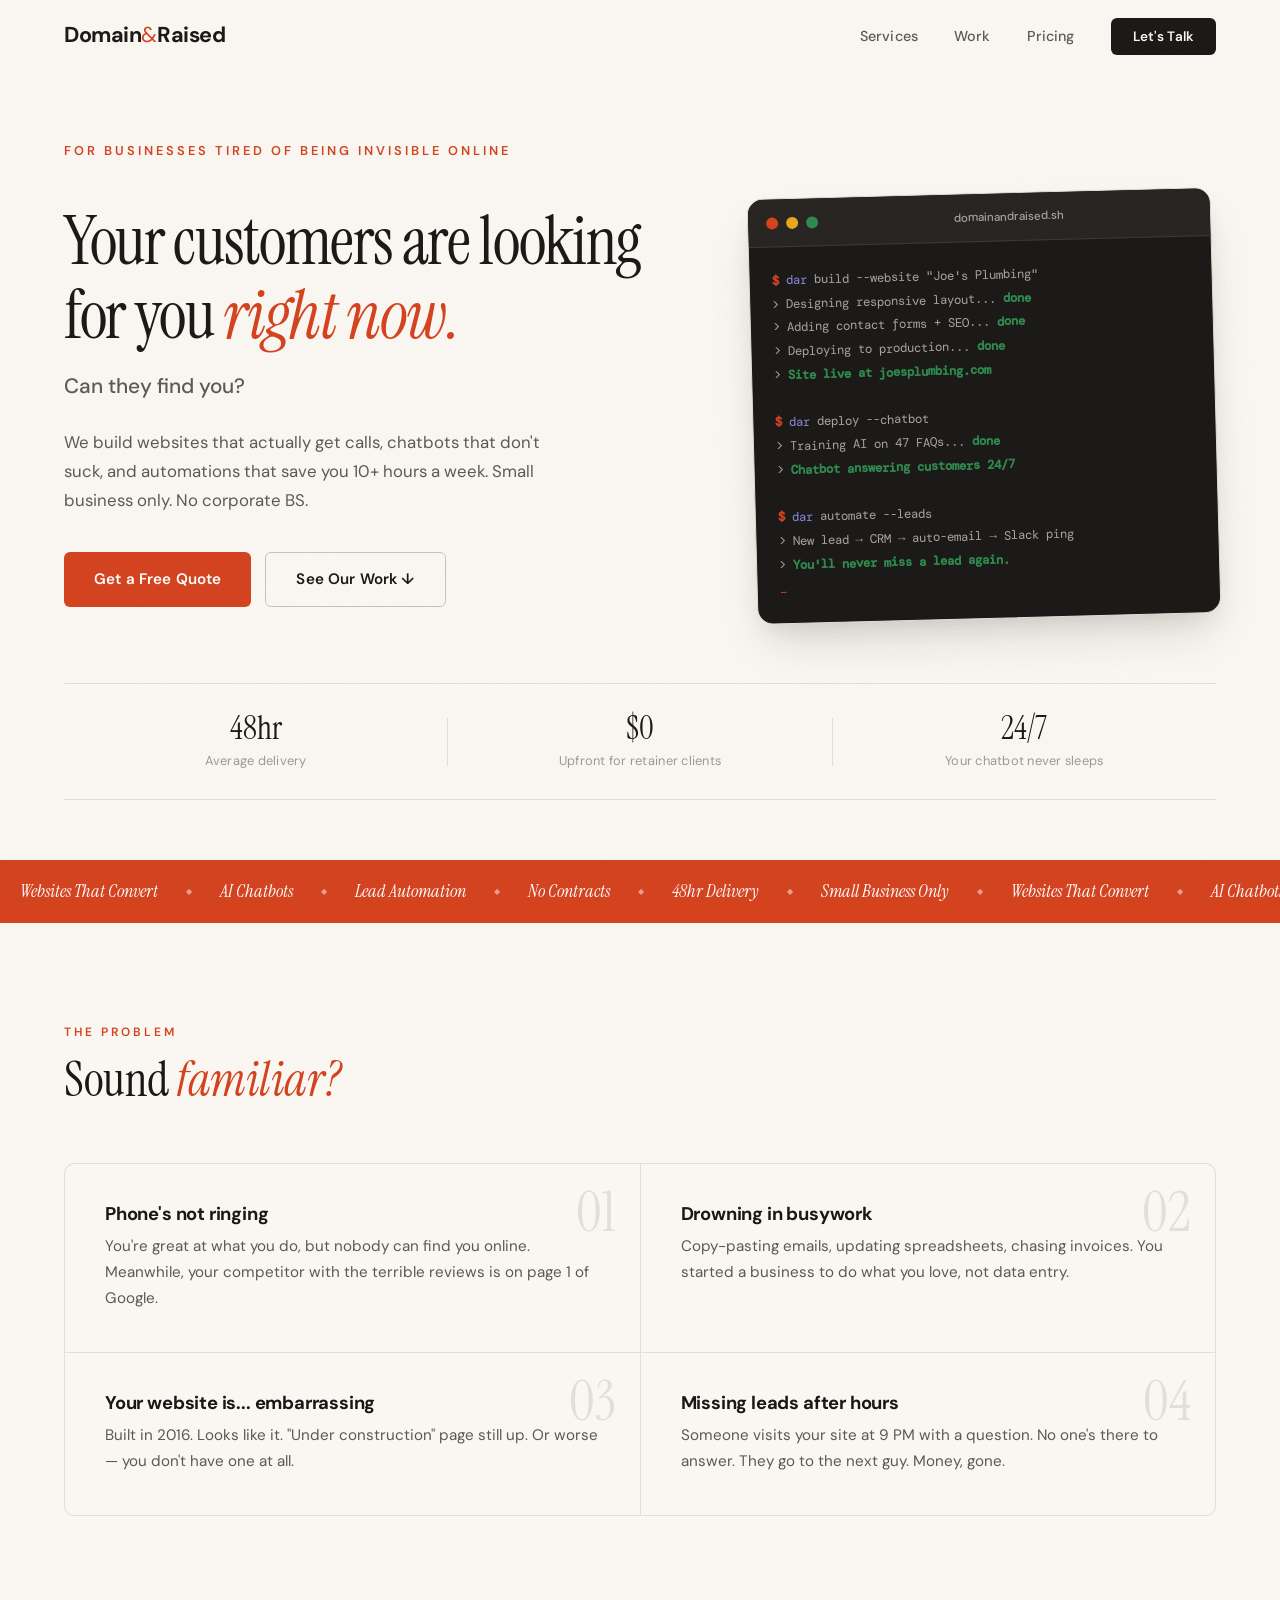
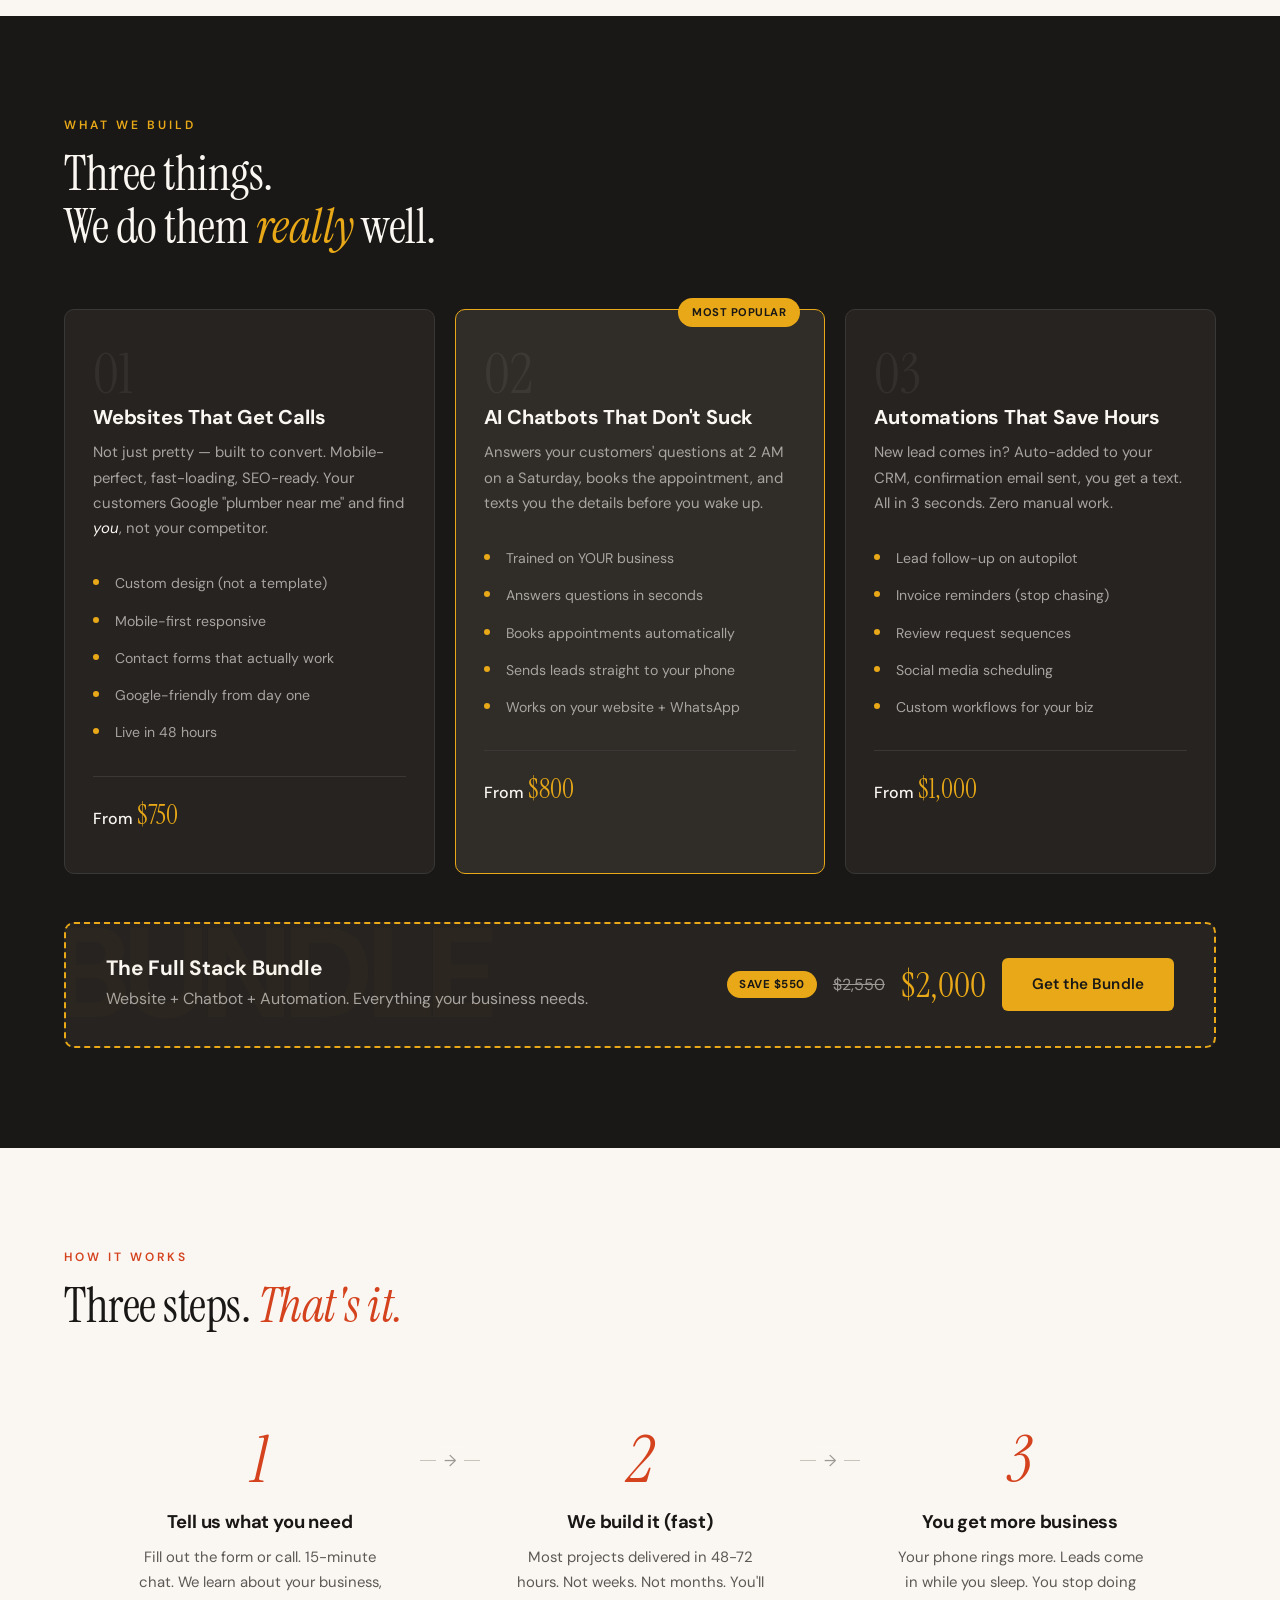
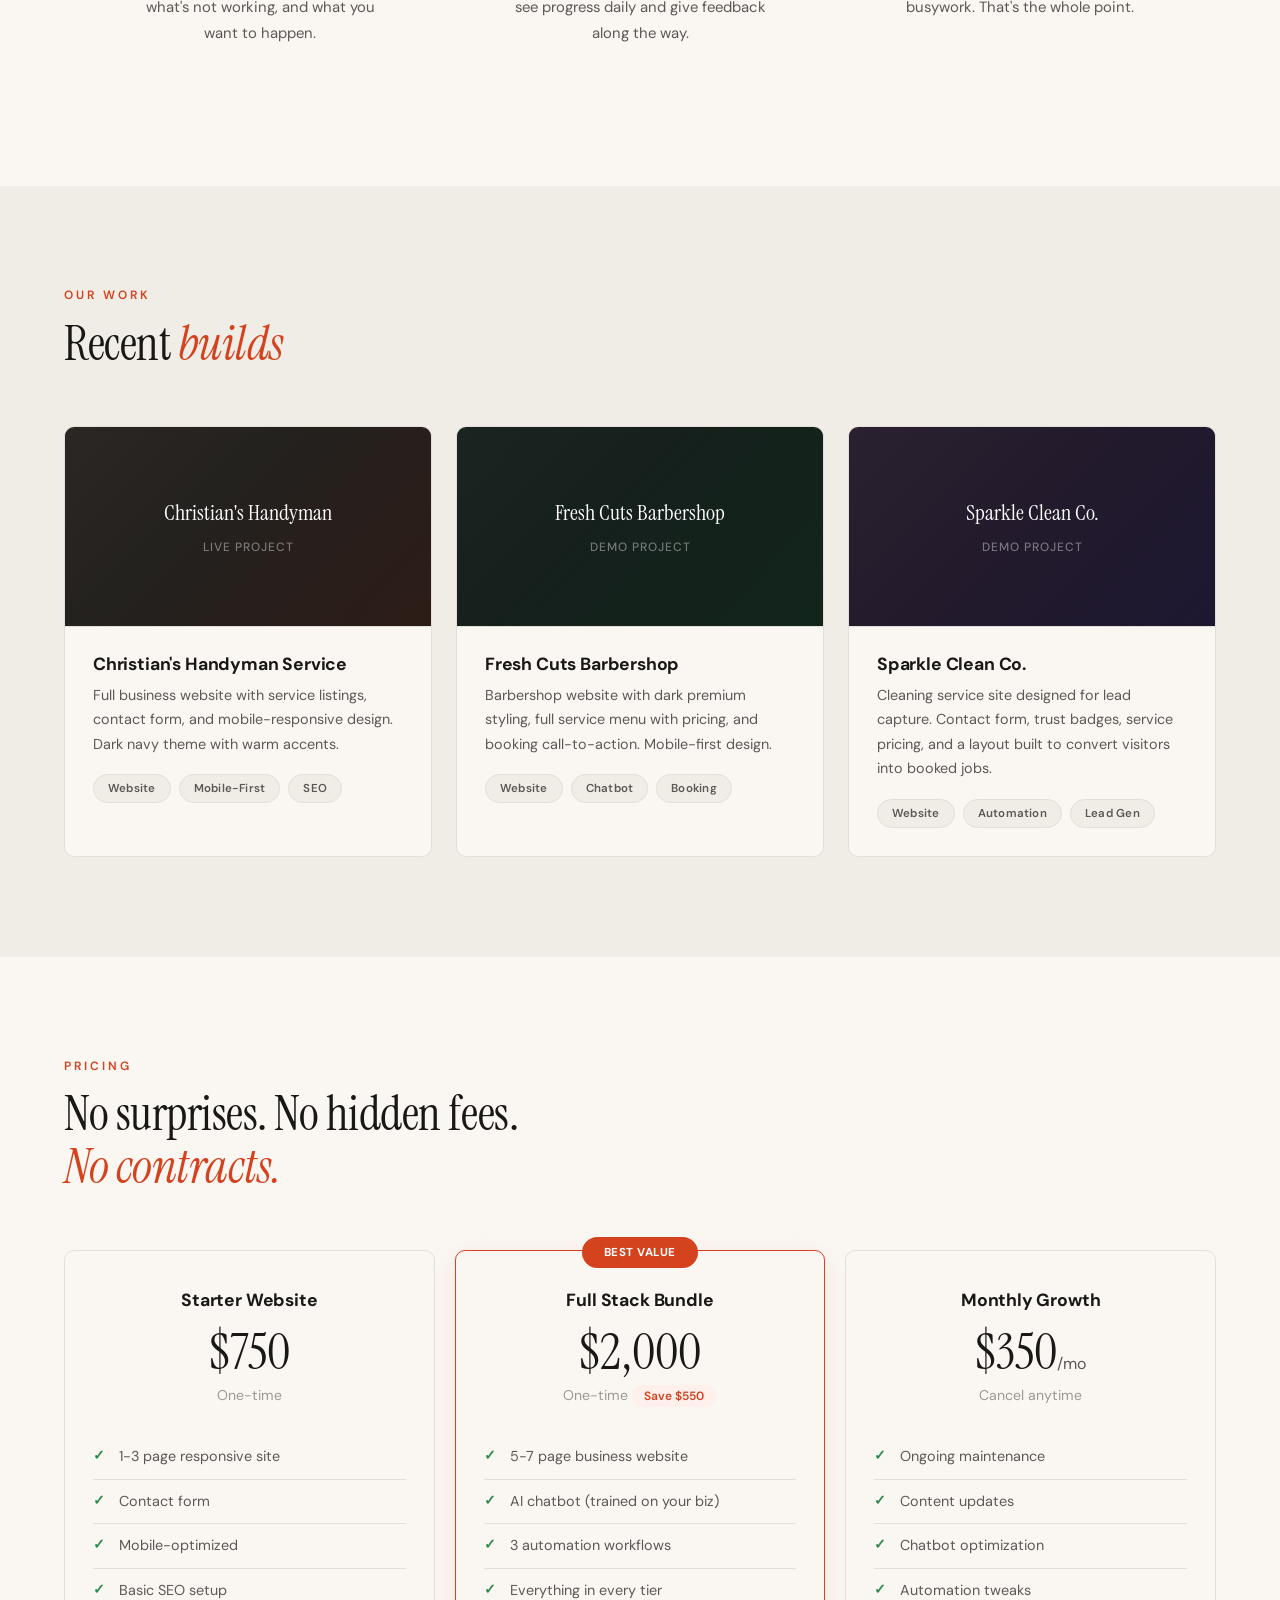
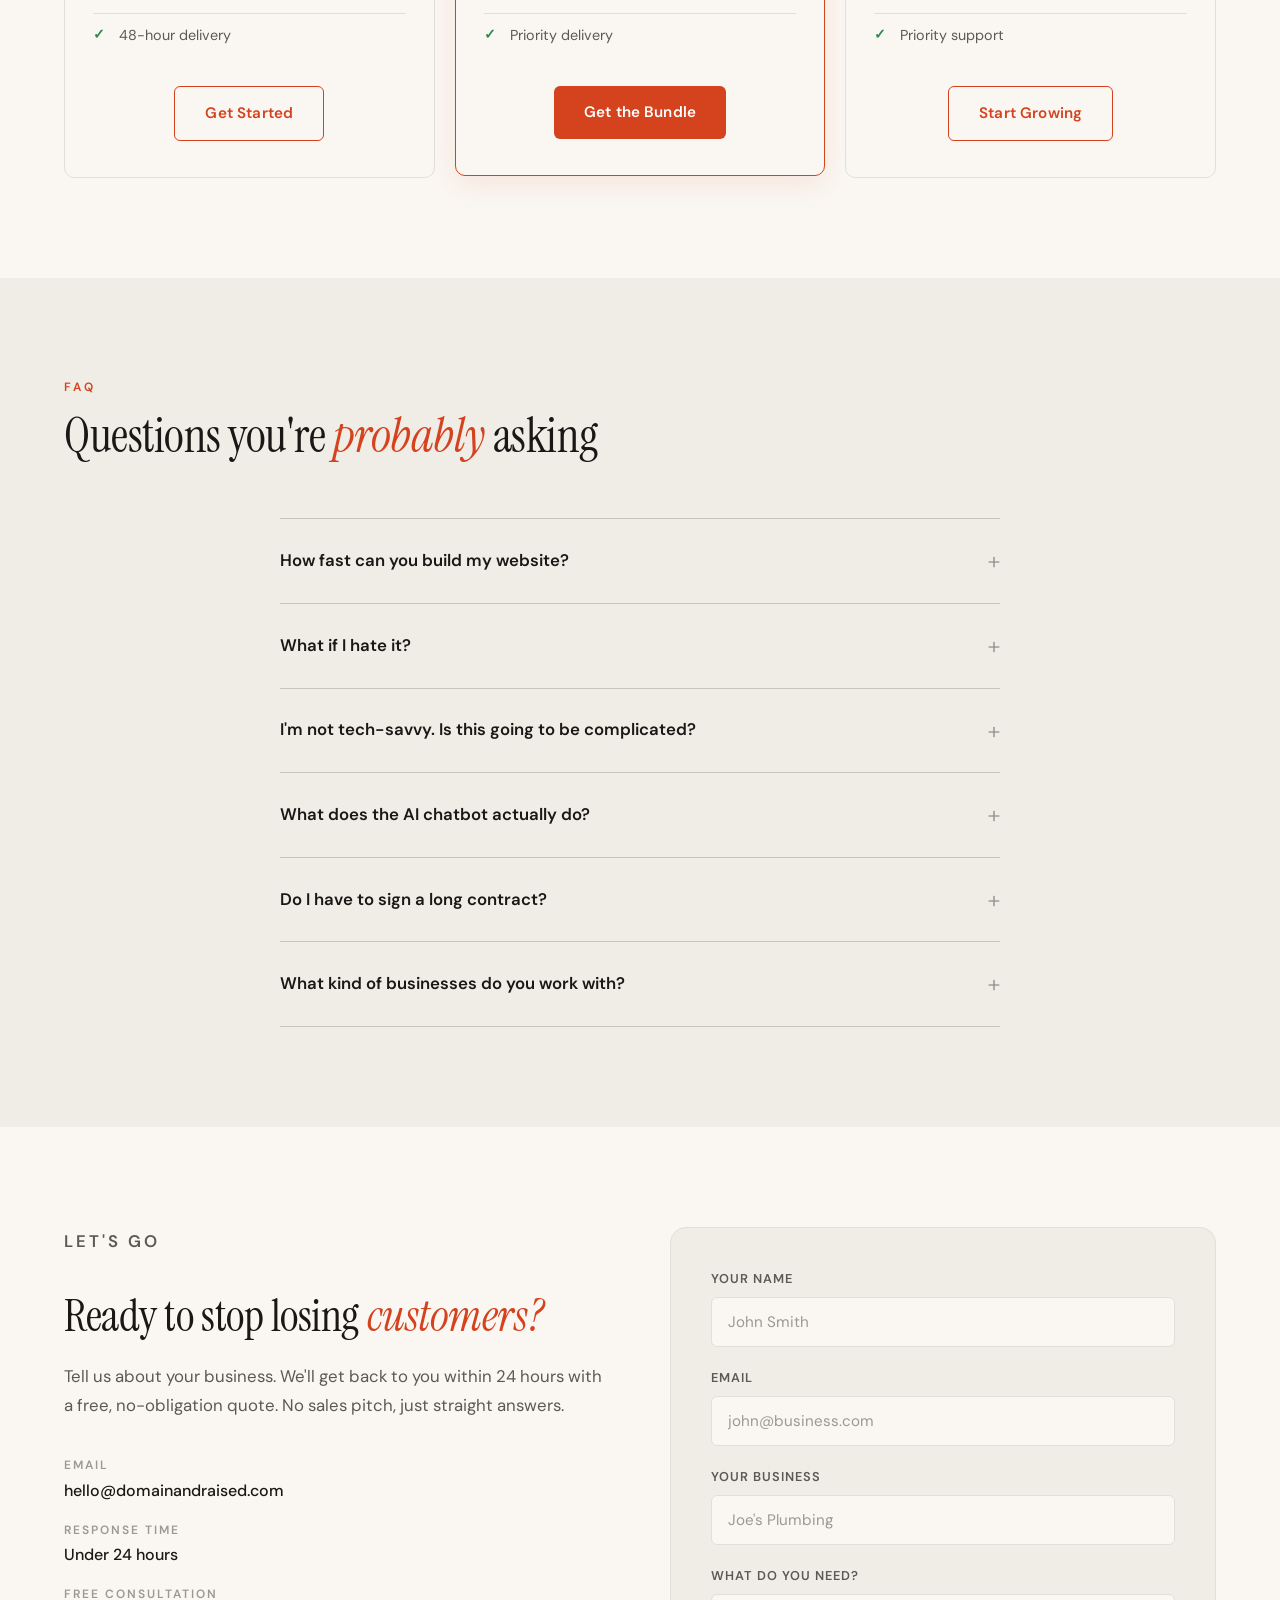
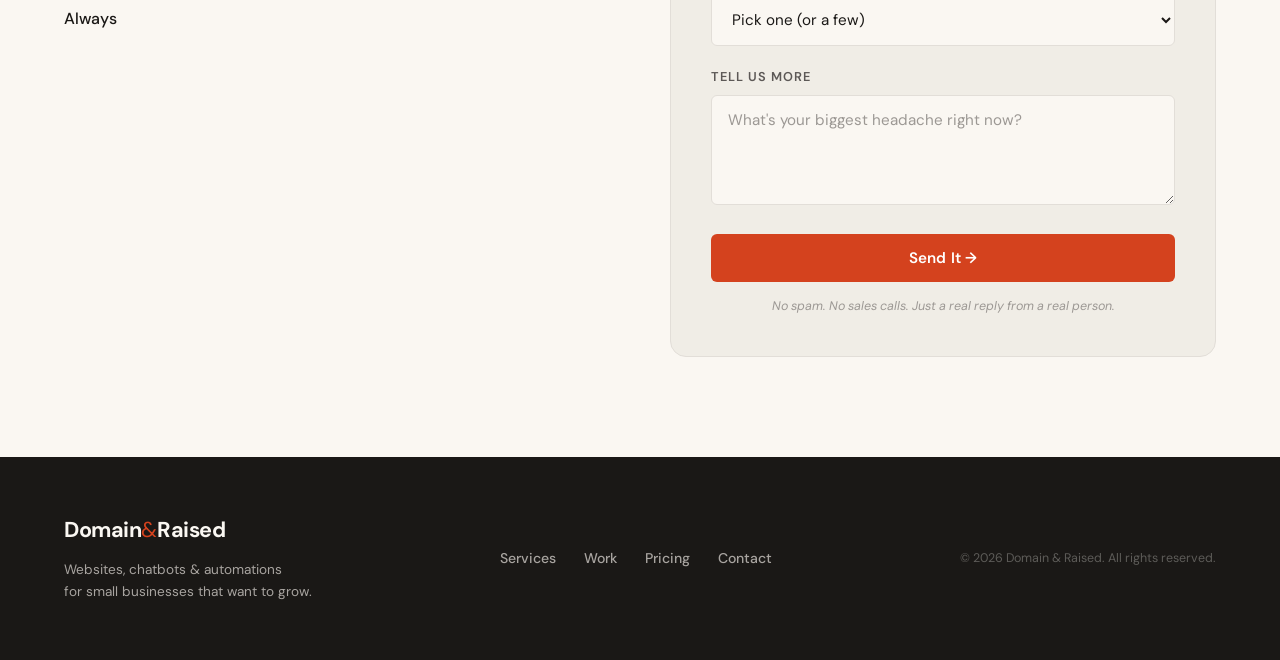
==== commit ef295577: "Redesign site with warm editorial aesthetic Replace dark tech-bro look with Instrument Serif + DM Sa" ====
--- a/index.html
+++ b/index.html
@@ -7,15 +7,17 @@
   <meta name="description" content="We build websites, AI chatbots, and automations that actually work. No fluff, no contracts, just results for your business.">
   <link rel="preconnect" href="https://fonts.googleapis.com">
   <link rel="preconnect" href="https://fonts.gstatic.com" crossorigin>
-  <link href="https://fonts.googleapis.com/css2?family=Space+Grotesk:wght@400;500;600;700&family=Inter:wght@400;500;600&display=swap" rel="stylesheet">
+  <link href="https://fonts.googleapis.com/css2?family=DM+Mono:wght@400;500&family=DM+Sans:ital,opsz,wght@0,9..40,300;0,9..40,400;0,9..40,500;0,9..40,600;0,9..40,700;1,9..40,400;1,9..40,500&family=Instrument+Serif:ital@0;1&display=swap" rel="stylesheet">
   <link rel="stylesheet" href="style.css">
 </head>
 <body>
 
+  <div class="grain" aria-hidden="true"></div>
+
   <!-- NAV -->
   <nav id="nav">
     <div class="nav-inner">
-      <a href="#" class="logo">Domain<span>&amp;Raised</span></a>
+      <a href="#" class="logo">Domain<span>&amp;</span>Raised</a>
       <button class="menu-toggle" aria-label="Menu">
         <span></span><span></span><span></span>
       </button>
@@ -30,81 +32,121 @@
 
   <!-- HERO -->
   <header id="hero">
-    <div class="hero-grid">
-      <div class="hero-text">
-        <p class="hero-tag">For businesses tired of being invisible online</p>
-        <h1>Your customers are looking for you <em>right now.</em><br>Can they find you?</h1>
-        <p class="hero-sub">We build websites that actually get calls, chatbots that don't suck, and automations that save you 10+ hours a week. Small business only. No corporate BS.</p>
-        <div class="hero-ctas">
-          <a href="#contact" class="btn btn-primary">Get a Free Quote</a>
-          <a href="#work" class="btn btn-ghost">See Our Work &darr;</a>
-        </div>
-        <div class="hero-proof">
-          <div class="proof-item">
-            <span class="proof-num">48hr</span>
-            <span class="proof-label">Average delivery</span>
-          </div>
-          <div class="proof-item">
-            <span class="proof-num">$0</span>
-            <span class="proof-label">Upfront for retainer clients</span>
-          </div>
-          <div class="proof-item">
-            <span class="proof-num">24/7</span>
-            <span class="proof-label">Your chatbot never sleeps</span>
-          </div>
-        </div>
-      </div>
-      <div class="hero-visual">
-        <div class="terminal">
-          <div class="terminal-bar">
-            <span class="dot red"></span>
-            <span class="dot yellow"></span>
-            <span class="dot green"></span>
-            <span class="terminal-title">domainandraised.sh</span>
-          </div>
-          <div class="terminal-body">
-            <p><span class="t-prompt">$</span> <span class="t-cmd">dar</span> build --website "Joe's Plumbing"</p>
-            <p class="t-output">&gt; Designing responsive layout... <span class="t-check">done</span></p>
-            <p class="t-output">&gt; Adding contact forms + SEO... <span class="t-check">done</span></p>
-            <p class="t-output">&gt; Deploying to production... <span class="t-check">done</span></p>
-            <p class="t-output">&gt; <span class="t-success">Site live at joesplumbing.com</span></p>
-            <p>&nbsp;</p>
-            <p><span class="t-prompt">$</span> <span class="t-cmd">dar</span> deploy --chatbot</p>
-            <p class="t-output">&gt; Training AI on 47 FAQs... <span class="t-check">done</span></p>
-            <p class="t-output">&gt; <span class="t-success">Chatbot answering customers 24/7</span></p>
-            <p>&nbsp;</p>
-            <p><span class="t-prompt">$</span> <span class="t-cmd">dar</span> automate --leads</p>
-            <p class="t-output">&gt; New lead &rarr; CRM &rarr; auto-email &rarr; Slack ping</p>
-            <p class="t-output">&gt; <span class="t-success">You'll never miss a lead again.</span></p>
-            <p class="t-cursor">_</p>
-          </div>
+    <div class="container">
+      <p class="hero-tag">For businesses tired of being invisible online</p>
+
+      <div class="hero-split">
+        <div class="hero-text">
+          <h1>Your customers are looking for you <em>right now.</em></h1>
+          <p class="hero-kicker">Can they find you?</p>
+          <p class="hero-sub">We build websites that actually get calls, chatbots that don't suck, and automations that save you 10+ hours a week. Small business only. No corporate BS.</p>
+          <div class="hero-ctas">
+            <a href="#contact" class="btn btn-primary">Get a Free Quote</a>
+            <a href="#work" class="btn btn-ghost">See Our Work &darr;</a>
+          </div>
+        </div>
+        <div class="hero-visual">
+          <div class="terminal">
+            <div class="terminal-bar">
+              <span class="dot"></span>
+              <span class="dot"></span>
+              <span class="dot"></span>
+              <span class="terminal-title">domainandraised.sh</span>
+            </div>
+            <div class="terminal-body">
+              <p><span class="t-prompt">$</span> <span class="t-cmd">dar</span> build --website "Joe's Plumbing"</p>
+              <p class="t-output">&gt; Designing responsive layout... <span class="t-check">done</span></p>
+              <p class="t-output">&gt; Adding contact forms + SEO... <span class="t-check">done</span></p>
+              <p class="t-output">&gt; Deploying to production... <span class="t-check">done</span></p>
+              <p class="t-output">&gt; <span class="t-success">Site live at joesplumbing.com</span></p>
+              <p>&nbsp;</p>
+              <p><span class="t-prompt">$</span> <span class="t-cmd">dar</span> deploy --chatbot</p>
+              <p class="t-output">&gt; Training AI on 47 FAQs... <span class="t-check">done</span></p>
+              <p class="t-output">&gt; <span class="t-success">Chatbot answering customers 24/7</span></p>
+              <p>&nbsp;</p>
+              <p><span class="t-prompt">$</span> <span class="t-cmd">dar</span> automate --leads</p>
+              <p class="t-output">&gt; New lead &rarr; CRM &rarr; auto-email &rarr; Slack ping</p>
+              <p class="t-output">&gt; <span class="t-success">You'll never miss a lead again.</span></p>
+              <p class="t-cursor">_</p>
+            </div>
+          </div>
+        </div>
+      </div>
+
+      <div class="hero-stats">
+        <div class="stat-item">
+          <span class="stat-num">48hr</span>
+          <span class="stat-label">Average delivery</span>
+        </div>
+        <div class="stat-divider"></div>
+        <div class="stat-item">
+          <span class="stat-num">$0</span>
+          <span class="stat-label">Upfront for retainer clients</span>
+        </div>
+        <div class="stat-divider"></div>
+        <div class="stat-item">
+          <span class="stat-num">24/7</span>
+          <span class="stat-label">Your chatbot never sleeps</span>
         </div>
       </div>
     </div>
   </header>
 
-  <!-- PROBLEM / PAIN SECTION -->
+  <!-- MARQUEE -->
+  <div class="marquee-section">
+    <div class="marquee-track">
+      <span>Websites That Convert</span>
+      <span class="marquee-dot">&#9670;</span>
+      <span>AI Chatbots</span>
+      <span class="marquee-dot">&#9670;</span>
+      <span>Lead Automation</span>
+      <span class="marquee-dot">&#9670;</span>
+      <span>No Contracts</span>
+      <span class="marquee-dot">&#9670;</span>
+      <span>48hr Delivery</span>
+      <span class="marquee-dot">&#9670;</span>
+      <span>Small Business Only</span>
+      <span class="marquee-dot">&#9670;</span>
+      <span>Websites That Convert</span>
+      <span class="marquee-dot">&#9670;</span>
+      <span>AI Chatbots</span>
+      <span class="marquee-dot">&#9670;</span>
+      <span>Lead Automation</span>
+      <span class="marquee-dot">&#9670;</span>
+      <span>No Contracts</span>
+      <span class="marquee-dot">&#9670;</span>
+      <span>48hr Delivery</span>
+      <span class="marquee-dot">&#9670;</span>
+      <span>Small Business Only</span>
+      <span class="marquee-dot">&#9670;</span>
+    </div>
+  </div>
+
+  <!-- PAIN / PROBLEM -->
   <section id="problem" class="section">
     <div class="container">
-      <h2 class="section-title">Sound familiar?</h2>
+      <div class="section-header">
+        <p class="section-tag">The problem</p>
+        <h2 class="section-title">Sound <em>familiar?</em></h2>
+      </div>
       <div class="pain-grid">
-        <div class="pain-card">
-          <div class="pain-icon">&#128222;</div>
+        <div class="pain-card" data-reveal>
+          <span class="pain-num">01</span>
           <h3>Phone's not ringing</h3>
           <p>You're great at what you do, but nobody can find you online. Meanwhile, your competitor with the terrible reviews is on page 1 of Google.</p>
         </div>
-        <div class="pain-card">
-          <div class="pain-icon">&#9203;</div>
+        <div class="pain-card" data-reveal>
+          <span class="pain-num">02</span>
           <h3>Drowning in busywork</h3>
           <p>Copy-pasting emails, updating spreadsheets, chasing invoices. You started a business to do what you love, not data entry.</p>
         </div>
-        <div class="pain-card">
-          <div class="pain-icon">&#128683;</div>
+        <div class="pain-card" data-reveal>
+          <span class="pain-num">03</span>
           <h3>Your website is... embarrassing</h3>
           <p>Built in 2016. Looks like it. "Under construction" page still up. Or worse — you don't have one at all.</p>
         </div>
-        <div class="pain-card">
-          <div class="pain-icon">&#127769;</div>
+        <div class="pain-card" data-reveal>
+          <span class="pain-num">04</span>
           <h3>Missing leads after hours</h3>
           <p>Someone visits your site at 9 PM with a question. No one's there to answer. They go to the next guy. Money, gone.</p>
         </div>
@@ -115,11 +157,12 @@
   <!-- SERVICES -->
   <section id="services" class="section section-dark">
     <div class="container">
-      <p class="section-tag">What we build</p>
-      <h2 class="section-title">Three things. We do them really well.</h2>
+      <div class="section-header">
+        <p class="section-tag">What we build</p>
+        <h2 class="section-title">Three things.<br>We do them <em>really</em> well.</h2>
+      </div>
       <div class="services-grid">
-
-        <div class="service-card">
+        <div class="service-card" data-reveal>
           <div class="service-num">01</div>
           <h3>Websites That Get Calls</h3>
           <p>Not just pretty — built to convert. Mobile-perfect, fast-loading, SEO-ready. Your customers Google "plumber near me" and find <em>you</em>, not your competitor.</p>
@@ -133,7 +176,7 @@
           <div class="service-price">From <strong>$750</strong></div>
         </div>
 
-        <div class="service-card featured">
+        <div class="service-card featured" data-reveal>
           <div class="service-badge">Most Popular</div>
           <div class="service-num">02</div>
           <h3>AI Chatbots That Don't Suck</h3>
@@ -148,7 +191,7 @@
           <div class="service-price">From <strong>$800</strong></div>
         </div>
 
-        <div class="service-card">
+        <div class="service-card" data-reveal>
           <div class="service-num">03</div>
           <h3>Automations That Save Hours</h3>
           <p>New lead comes in? Auto-added to your CRM, confirmation email sent, you get a text. All in 3 seconds. Zero manual work.</p>
@@ -161,15 +204,15 @@
           </ul>
           <div class="service-price">From <strong>$1,000</strong></div>
         </div>
-
-      </div>
-
-      <div class="bundle-banner">
+      </div>
+
+      <div class="bundle-banner" data-reveal>
         <div class="bundle-text">
           <h3>The Full Stack Bundle</h3>
-          <p>Website + Chatbot + Automation. Everything your business needs. <strong>Save $550.</strong></p>
+          <p>Website + Chatbot + Automation. Everything your business needs.</p>
         </div>
         <div class="bundle-price">
+          <span class="bundle-savings">Save $550</span>
           <span class="bundle-was">$2,550</span>
           <span class="bundle-now">$2,000</span>
           <a href="#contact" class="btn btn-primary">Get the Bundle</a>
@@ -181,22 +224,24 @@
   <!-- HOW IT WORKS -->
   <section id="how" class="section">
     <div class="container">
-      <p class="section-tag">Dead simple</p>
-      <h2 class="section-title">Three steps. That's it.</h2>
+      <div class="section-header">
+        <p class="section-tag">How it works</p>
+        <h2 class="section-title">Three steps. <em>That's it.</em></h2>
+      </div>
       <div class="steps-grid">
-        <div class="step">
+        <div class="step" data-reveal>
           <div class="step-num">1</div>
           <h3>Tell us what you need</h3>
           <p>Fill out the form or call. 15-minute chat. We learn about your business, what's not working, and what you want to happen.</p>
         </div>
-        <div class="step-arrow">&rarr;</div>
-        <div class="step">
+        <div class="step-connector"></div>
+        <div class="step" data-reveal>
           <div class="step-num">2</div>
           <h3>We build it (fast)</h3>
           <p>Most projects delivered in 48-72 hours. Not weeks. Not months. You'll see progress daily and give feedback along the way.</p>
         </div>
-        <div class="step-arrow">&rarr;</div>
-        <div class="step">
+        <div class="step-connector"></div>
+        <div class="step" data-reveal>
           <div class="step-num">3</div>
           <h3>You get more business</h3>
           <p>Your phone rings more. Leads come in while you sleep. You stop doing busywork. That's the whole point.</p>
@@ -205,14 +250,15 @@
     </div>
   </section>
 
-  <!-- WORK / PORTFOLIO -->
-  <section id="work" class="section section-dark">
-    <div class="container">
-      <p class="section-tag">Our work</p>
-      <h2 class="section-title">Recent builds</h2>
+  <!-- PORTFOLIO -->
+  <section id="work" class="section section-alt">
+    <div class="container">
+      <div class="section-header">
+        <p class="section-tag">Our work</p>
+        <h2 class="section-title">Recent <em>builds</em></h2>
+      </div>
       <div class="portfolio-grid">
-
-        <div class="portfolio-card">
+        <div class="portfolio-card" data-reveal>
           <div class="portfolio-img">
             <div class="portfolio-placeholder">
               <span>Christian's Handyman</span>
@@ -229,8 +275,7 @@
             </div>
           </div>
         </div>
-
-        <div class="portfolio-card">
+        <div class="portfolio-card" data-reveal>
           <div class="portfolio-img">
             <div class="portfolio-placeholder accent">
               <span>Fresh Cuts Barbershop</span>
@@ -247,8 +292,7 @@
             </div>
           </div>
         </div>
-
-        <div class="portfolio-card">
+        <div class="portfolio-card" data-reveal>
           <div class="portfolio-img">
             <div class="portfolio-placeholder alt">
               <span>Sparkle Clean Co.</span>
@@ -265,7 +309,6 @@
             </div>
           </div>
         </div>
-
       </div>
     </div>
   </section>
@@ -273,11 +316,12 @@
   <!-- PRICING -->
   <section id="pricing" class="section">
     <div class="container">
-      <p class="section-tag">Transparent pricing</p>
-      <h2 class="section-title">No surprises. No hidden fees. No contracts.</h2>
+      <div class="section-header">
+        <p class="section-tag">Pricing</p>
+        <h2 class="section-title">No surprises. No hidden fees.<br><em>No contracts.</em></h2>
+      </div>
       <div class="pricing-grid">
-
-        <div class="price-card">
+        <div class="price-card" data-reveal>
           <h3>Starter Website</h3>
           <div class="price-amount">$750</div>
           <p class="price-type">One-time</p>
@@ -290,8 +334,7 @@
           </ul>
           <a href="#contact" class="btn btn-outline">Get Started</a>
         </div>
-
-        <div class="price-card popular">
+        <div class="price-card popular" data-reveal>
           <div class="popular-badge">Best Value</div>
           <h3>Full Stack Bundle</h3>
           <div class="price-amount">$2,000</div>
@@ -305,8 +348,7 @@
           </ul>
           <a href="#contact" class="btn btn-primary">Get the Bundle</a>
         </div>
-
-        <div class="price-card">
+        <div class="price-card" data-reveal>
           <h3>Monthly Growth</h3>
           <div class="price-amount">$350<small>/mo</small></div>
           <p class="price-type">Cancel anytime</p>
@@ -319,47 +361,42 @@
           </ul>
           <a href="#contact" class="btn btn-outline">Start Growing</a>
         </div>
-
       </div>
     </div>
   </section>
 
   <!-- FAQ -->
-  <section id="faq" class="section section-dark">
-    <div class="container">
-      <h2 class="section-title">Questions you're probably asking</h2>
+  <section id="faq" class="section section-alt">
+    <div class="container">
+      <div class="section-header">
+        <p class="section-tag">FAQ</p>
+        <h2 class="section-title">Questions you're <em>probably</em> asking</h2>
+      </div>
       <div class="faq-list">
-
         <details class="faq-item">
           <summary>How fast can you build my website?</summary>
           <p>Most websites are live within 48-72 hours. We're not a big agency with 6 layers of approval. You tell us what you need, we build it, you review it, done.</p>
         </details>
-
         <details class="faq-item">
           <summary>What if I hate it?</summary>
           <p>You won't, because we show you progress along the way. But if the final result isn't what you wanted, we revise until it is. We don't disappear after taking your money.</p>
         </details>
-
         <details class="faq-item">
           <summary>I'm not tech-savvy. Is this going to be complicated?</summary>
           <p>That's the whole point of hiring us. You focus on your business, we handle the tech. If you can send a text, you can work with us.</p>
         </details>
-
         <details class="faq-item">
           <summary>What does the AI chatbot actually do?</summary>
           <p>It answers customer questions 24/7 using info about YOUR business. It can book appointments, capture lead info (name, phone, email), and send it straight to you. Think of it as a receptionist that never sleeps.</p>
         </details>
-
         <details class="faq-item">
           <summary>Do I have to sign a long contract?</summary>
           <p>Nope. One-time projects are pay-once-done. Monthly retainers are cancel-anytime. We keep clients by being good, not by locking them in.</p>
         </details>
-
         <details class="faq-item">
           <summary>What kind of businesses do you work with?</summary>
           <p>Plumbers, electricians, barbers, cleaners, restaurants, contractors, salons, gyms, coaches, consultants — basically any local or small business that wants more customers and less busywork.</p>
         </details>
-
       </div>
     </div>
   </section>
@@ -370,15 +407,24 @@
       <div class="contact-grid">
         <div class="contact-text">
           <p class="section-tag">Let's go</p>
-          <h2>Ready to stop losing customers?</h2>
+          <h2>Ready to stop losing <em>customers?</em></h2>
           <p>Tell us about your business. We'll get back to you within 24 hours with a free, no-obligation quote. No sales pitch, just straight answers.</p>
           <div class="contact-details">
-            <p><strong>Email:</strong> hello@domainandraised.com</p>
-            <p><strong>Response time:</strong> Under 24 hours</p>
-            <p><strong>Free consultation:</strong> Always</p>
-          </div>
-        </div>
-        <form id="contact-form" class="contact-form" action="https://formspree.io/f/YOUR_FORM_ID" method="POST">
+            <div class="contact-item">
+              <strong>Email</strong>
+              <span>hello@domainandraised.com</span>
+            </div>
+            <div class="contact-item">
+              <strong>Response time</strong>
+              <span>Under 24 hours</span>
+            </div>
+            <div class="contact-item">
+              <strong>Free consultation</strong>
+              <span>Always</span>
+            </div>
+          </div>
+        </div>
+        <form id="contact-form" class="contact-form" action="https://formspree.io/f/mpqoorvg" method="POST">
           <div class="form-group">
             <label for="name">Your name</label>
             <input type="text" id="name" name="name" required placeholder="John Smith">
@@ -406,7 +452,7 @@
             <label for="message">Tell us more</label>
             <textarea id="message" name="message" rows="4" placeholder="What's your biggest headache right now?"></textarea>
           </div>
-          <button type="submit" class="btn btn-primary btn-full">Send It</button>
+          <button type="submit" class="btn btn-primary btn-full">Send It &rarr;</button>
           <p class="form-note">No spam. No sales calls. Just a real reply from a real person.</p>
         </form>
       </div>
@@ -417,7 +463,7 @@
   <footer>
     <div class="container footer-inner">
       <div class="footer-brand">
-        <a href="#" class="logo">Domain<span>&amp;Raised</span></a>
+        <a href="#" class="logo">Domain<span>&amp;</span>Raised</a>
         <p>Websites, chatbots & automations<br>for small businesses that want to grow.</p>
       </div>
       <div class="footer-links">
--- a/style.css
+++ b/style.css
@@ -1,90 +1,134 @@
 /* ============================================
-   Domain & Raised — Agency Site
-   Dark + Electric Green. Bold. Not boring.
+   Domain & Raised — Editorial Redesign
+   Warm cream. Bold serif. Sharp details.
    ============================================ */
 
 :root {
-  --bg: #07080a;
-  --bg-card: #0f1115;
-  --bg-elevated: #161a20;
-  --accent: #00e87b;
-  --accent-dim: #00e87b22;
-  --accent-glow: #00e87b44;
-  --text: #e8eaed;
-  --text-dim: #8b919a;
-  --text-muted: #555b66;
-  --border: #1e2228;
-  --red: #ff4d4d;
-  --yellow: #ffbd2e;
-  --green: #00e87b;
-  --radius: 12px;
-  --radius-sm: 8px;
-  --transition: 0.3s cubic-bezier(0.4, 0, 0.2, 1);
-}
-
-/* RESET */
+  --bg: #FAF7F2;
+  --bg-alt: #F0EDE6;
+  --bg-dark: #1A1816;
+  --bg-dark-card: #262320;
+  --bg-dark-elevated: #302D28;
+
+  --ink: #1A1816;
+  --ink-soft: #5C5856;
+  --ink-faint: #9C9894;
+  --ink-on-dark: #FAF7F2;
+  --ink-dim-on-dark: #A8A4A0;
+
+  --vermillion: #D4421E;
+  --vermillion-light: #FFF0EC;
+  --vermillion-glow: rgba(212, 66, 30, 0.15);
+  --indigo: #2E2B7C;
+  --gold: #E8A817;
+  --green: #2D8A4E;
+
+  --border: #E2DED8;
+  --border-strong: #C8C4BC;
+  --border-dark: #3A3836;
+
+  --radius: 10px;
+  --radius-sm: 6px;
+  --radius-lg: 16px;
+
+  --ease: cubic-bezier(0.4, 0, 0.2, 1);
+  --ease-spring: cubic-bezier(0.34, 1.56, 0.64, 1);
+  --duration: 0.35s;
+}
+
+/* ========== RESET ========== */
 *, *::before, *::after { box-sizing: border-box; margin: 0; padding: 0; }
 html { scroll-behavior: smooth; scroll-padding-top: 80px; }
 body {
-  font-family: 'Inter', -apple-system, sans-serif;
+  font-family: 'DM Sans', -apple-system, BlinkMacSystemFont, sans-serif;
   background: var(--bg);
-  color: var(--text);
-  line-height: 1.6;
+  color: var(--ink);
+  line-height: 1.65;
   -webkit-font-smoothing: antialiased;
+  -moz-osx-font-smoothing: grayscale;
   overflow-x: hidden;
 }
-a { color: var(--accent); text-decoration: none; transition: var(--transition); }
-a:hover { opacity: 0.85; }
+a { color: var(--vermillion); text-decoration: none; transition: color var(--duration) var(--ease); }
+a:hover { color: var(--indigo); }
 img { max-width: 100%; display: block; }
 ul { list-style: none; }
-h1, h2, h3, h4 { font-family: 'Space Grotesk', sans-serif; line-height: 1.15; font-weight: 700; }
-
-/* CONTAINER */
+
+h1, h2, h3, h4 {
+  font-family: 'Instrument Serif', Georgia, serif;
+  line-height: 1.1;
+  font-weight: 400;
+  letter-spacing: -0.01em;
+}
+
 .container { max-width: 1200px; margin: 0 auto; padding: 0 24px; }
+
+/* ========== GRAIN ========== */
+.grain {
+  position: fixed;
+  inset: 0;
+  pointer-events: none;
+  z-index: 9999;
+  opacity: 0.03;
+  background-image: url("data:image/svg+xml,%3Csvg xmlns='http://www.w3.org/2000/svg' width='300' height='300'%3E%3Cfilter id='n'%3E%3CfeTurbulence type='fractalNoise' baseFrequency='.8' numOctaves='4' stitchTiles='stitch'/%3E%3C/filter%3E%3Crect width='100%25' height='100%25' filter='url(%23n)'/%3E%3C/svg%3E");
+}
 
 /* ========== NAV ========== */
 #nav {
   position: fixed; top: 0; left: 0; right: 0; z-index: 1000;
-  background: rgba(7, 8, 10, 0.85);
-  backdrop-filter: blur(16px);
-  border-bottom: 1px solid var(--border);
-  transition: var(--transition);
-}
-#nav.scrolled { background: rgba(7, 8, 10, 0.95); }
+  background: rgba(250, 247, 242, 0.8);
+  backdrop-filter: blur(20px);
+  -webkit-backdrop-filter: blur(20px);
+  border-bottom: 1px solid transparent;
+  transition: all var(--duration) var(--ease);
+}
+#nav.scrolled {
+  background: rgba(250, 247, 242, 0.95);
+  border-bottom-color: var(--border);
+}
 .nav-inner {
   max-width: 1200px; margin: 0 auto; padding: 0 24px;
   display: flex; align-items: center; justify-content: space-between;
   height: 72px;
 }
 .logo {
-  font-family: 'Space Grotesk', sans-serif;
-  font-size: 1.5rem; font-weight: 700;
-  color: var(--text);
-}
-.logo span { color: var(--accent); }
-.nav-links { display: flex; align-items: center; gap: 32px; }
+  font-family: 'DM Sans', sans-serif;
+  font-size: 1.35rem; font-weight: 700;
+  color: var(--ink);
+  letter-spacing: -0.02em;
+}
+.logo span { color: var(--vermillion); font-weight: 400; }
+.logo:hover { color: var(--ink); }
+.nav-links { display: flex; align-items: center; gap: 36px; }
 .nav-links a {
-  color: var(--text-dim); font-size: 0.9rem; font-weight: 500;
-  transition: var(--transition);
-}
-.nav-links a:hover { color: var(--text); }
+  color: var(--ink-soft); font-size: 0.9rem; font-weight: 500;
+  transition: color var(--duration) var(--ease);
+  letter-spacing: 0.01em;
+}
+.nav-links a:hover { color: var(--ink); }
 .btn-nav {
-  background: var(--accent) !important;
+  background: var(--ink) !important;
   color: var(--bg) !important;
-  padding: 8px 20px; border-radius: var(--radius-sm);
+  padding: 10px 22px; border-radius: var(--radius-sm);
   font-weight: 600 !important;
-}
-.btn-nav:hover { opacity: 0.9 !important; transform: translateY(-1px); }
-
-/* Mobile menu toggle */
+  font-size: 0.85rem !important;
+  letter-spacing: 0.02em;
+  transition: all var(--duration) var(--ease) !important;
+}
+.btn-nav:hover {
+  background: var(--vermillion) !important;
+  color: #fff !important;
+  transform: translateY(-1px);
+}
+
 .menu-toggle {
   display: none; background: none; border: none; cursor: pointer;
   flex-direction: column; gap: 5px; padding: 8px;
 }
 .menu-toggle span {
-  display: block; width: 24px; height: 2px;
-  background: var(--text); border-radius: 2px;
-  transition: var(--transition); transform-origin: center;
+  display: block; width: 22px; height: 2px;
+  background: var(--ink); border-radius: 2px;
+  transition: all var(--duration) var(--ease);
+  transform-origin: center;
 }
 .menu-toggle.active span:nth-child(1) { transform: translateY(7px) rotate(45deg); }
 .menu-toggle.active span:nth-child(2) { opacity: 0; }
@@ -93,364 +137,560 @@
 /* ========== BUTTONS ========== */
 .btn {
   display: inline-flex; align-items: center; justify-content: center;
-  padding: 14px 28px; border-radius: var(--radius-sm);
-  font-family: 'Space Grotesk', sans-serif;
-  font-size: 1rem; font-weight: 600;
-  cursor: pointer; transition: var(--transition);
+  padding: 14px 30px; border-radius: var(--radius-sm);
+  font-family: 'DM Sans', sans-serif;
+  font-size: 0.95rem; font-weight: 600;
+  cursor: pointer; transition: all var(--duration) var(--ease);
   border: none; text-decoration: none;
-}
-.btn-primary {
-  background: var(--accent); color: var(--bg);
-  box-shadow: 0 0 20px var(--accent-glow);
-}
+  letter-spacing: 0.01em;
+}
+.btn-primary { background: var(--vermillion); color: #fff; }
 .btn-primary:hover {
+  background: #BF3A1A; color: #fff;
   transform: translateY(-2px);
-  box-shadow: 0 0 30px var(--accent-glow), 0 4px 20px rgba(0, 0, 0, 0.3);
-  opacity: 1;
+  box-shadow: 0 8px 25px rgba(212, 66, 30, 0.3);
 }
 .btn-ghost {
-  background: transparent; color: var(--text);
-  border: 1px solid var(--border);
-}
-.btn-ghost:hover { border-color: var(--text-dim); background: var(--bg-card); opacity: 1; }
+  background: transparent; color: var(--ink);
+  border: 1.5px solid var(--border-strong);
+}
+.btn-ghost:hover {
+  border-color: var(--ink); background: var(--bg-alt); color: var(--ink);
+}
 .btn-outline {
-  background: transparent; color: var(--accent);
-  border: 1px solid var(--accent);
-}
-.btn-outline:hover { background: var(--accent-dim); opacity: 1; }
+  background: transparent; color: var(--vermillion);
+  border: 1.5px solid var(--vermillion);
+}
+.btn-outline:hover { background: var(--vermillion); color: #fff; }
 .btn-full { width: 100%; }
+
+/* Dark section button overrides */
+.section-dark .btn-primary { background: var(--gold); color: var(--bg-dark); }
+.section-dark .btn-primary:hover {
+  background: #D49A14; color: var(--bg-dark);
+  box-shadow: 0 8px 25px rgba(232, 168, 23, 0.3);
+}
 
 /* ========== HERO ========== */
 #hero {
-  min-height: 100vh; padding: 120px 24px 80px;
+  padding: 140px 0 60px;
+  position: relative;
+}
+.hero-tag {
+  font-size: 0.8rem; font-weight: 600;
+  text-transform: uppercase; letter-spacing: 3px;
+  color: var(--vermillion);
+  margin-bottom: 32px;
+}
+.hero-split {
+  display: grid; grid-template-columns: 1.15fr 0.85fr;
+  gap: 60px; align-items: center;
+  margin-bottom: 64px;
+}
+#hero h1 {
+  font-size: clamp(2.8rem, 5.5vw, 4.2rem);
+  color: var(--ink);
+  margin-bottom: 16px;
+  letter-spacing: -0.02em;
+}
+#hero h1 em {
+  color: var(--vermillion);
+  font-style: italic;
+}
+.hero-kicker {
+  font-family: 'DM Sans', sans-serif;
+  font-size: 1.3rem;
+  color: var(--ink-soft);
+  font-weight: 500;
+  margin-bottom: 24px;
+}
+.hero-sub {
+  font-size: 1.05rem; color: var(--ink-soft);
+  line-height: 1.75; margin-bottom: 36px;
+  max-width: 500px;
+}
+.hero-ctas { display: flex; gap: 14px; flex-wrap: wrap; }
+
+/* Hero Stats */
+.hero-stats {
   display: flex; align-items: center;
-  max-width: 1200px; margin: 0 auto;
-}
-.hero-grid {
-  display: grid; grid-template-columns: 1fr 1fr;
-  gap: 60px; align-items: center; width: 100%;
-}
-.hero-tag {
-  color: var(--accent); font-size: 0.9rem; font-weight: 600;
-  text-transform: uppercase; letter-spacing: 1.5px;
-  margin-bottom: 16px;
-}
-#hero h1 {
-  font-size: clamp(2.2rem, 4vw, 3.4rem);
-  color: var(--text); margin-bottom: 20px;
-}
-#hero h1 em {
-  font-style: normal; color: var(--accent);
-  text-decoration: underline;
-  text-decoration-color: var(--accent-glow);
-  text-underline-offset: 6px;
-}
-.hero-sub {
-  font-size: 1.15rem; color: var(--text-dim);
-  line-height: 1.7; margin-bottom: 32px; max-width: 540px;
-}
-.hero-ctas { display: flex; gap: 16px; margin-bottom: 48px; flex-wrap: wrap; }
-.hero-proof { display: flex; gap: 40px; }
-.proof-item { display: flex; flex-direction: column; }
-.proof-num {
-  font-family: 'Space Grotesk', sans-serif;
-  font-size: 1.6rem; font-weight: 700; color: var(--text);
-}
-.proof-label { font-size: 0.8rem; color: var(--text-muted); margin-top: 2px; }
-
-/* TERMINAL */
+  border-top: 1px solid var(--border);
+  border-bottom: 1px solid var(--border);
+  padding: 28px 0;
+}
+.stat-item {
+  flex: 1; display: flex; flex-direction: column; align-items: center;
+  text-align: center; padding: 0 24px;
+}
+.stat-num {
+  font-family: 'Instrument Serif', serif;
+  font-size: 2rem; color: var(--ink);
+  line-height: 1; margin-bottom: 6px;
+}
+.stat-label {
+  font-size: 0.8rem; color: var(--ink-faint);
+  letter-spacing: 0.02em;
+}
+.stat-divider {
+  width: 1px; height: 48px;
+  background: var(--border);
+  flex-shrink: 0;
+}
+
+/* ========== TERMINAL ========== */
 .terminal {
-  background: #0c0e12; border: 1px solid var(--border);
-  border-radius: var(--radius); overflow: hidden;
-  box-shadow: 0 20px 60px rgba(0, 0, 0, 0.5), 0 0 40px var(--accent-dim);
-}
+  background: var(--bg-dark);
+  border: 1px solid var(--border);
+  border-radius: var(--radius-lg);
+  overflow: hidden;
+  box-shadow:
+    0 25px 50px -12px rgba(26, 24, 22, 0.15),
+    0 12px 24px -8px rgba(26, 24, 22, 0.1);
+  transform: rotate(-1.5deg);
+  transition: transform 0.5s var(--ease-spring);
+}
+.terminal:hover { transform: rotate(0deg); }
 .terminal-bar {
   display: flex; align-items: center; gap: 8px;
-  padding: 12px 16px; background: #13161c; border-bottom: 1px solid var(--border);
+  padding: 14px 18px;
+  background: var(--bg-dark-card);
+  border-bottom: 1px solid var(--border-dark);
 }
 .dot { width: 12px; height: 12px; border-radius: 50%; }
-.dot.red { background: var(--red); }
-.dot.yellow { background: var(--yellow); }
-.dot.green { background: var(--green); }
+.dot:nth-child(1) { background: var(--vermillion); }
+.dot:nth-child(2) { background: var(--gold); }
+.dot:nth-child(3) { background: var(--green); }
 .terminal-title {
-  flex: 1; text-align: center; font-size: 0.75rem;
-  color: var(--text-muted); font-family: 'Space Grotesk', sans-serif;
+  flex: 1; text-align: center;
+  font-size: 0.72rem; color: var(--ink-dim-on-dark);
+  font-family: 'DM Sans', sans-serif; font-weight: 500;
 }
 .terminal-body {
-  padding: 20px; font-family: 'JetBrains Mono', 'Fira Code', 'Consolas', monospace;
-  font-size: 0.82rem; line-height: 1.8;
-}
-.t-prompt { color: var(--accent); font-weight: 700; }
-.t-cmd { color: #74b9ff; }
-.t-output { color: var(--text-dim); }
-.t-check { color: var(--accent); font-weight: 600; }
-.t-success { color: var(--accent); font-weight: 600; }
+  padding: 22px;
+  font-family: 'DM Mono', 'JetBrains Mono', 'Fira Code', 'Consolas', monospace;
+  font-size: 0.78rem; line-height: 1.9;
+  color: var(--ink-dim-on-dark);
+}
+.t-prompt { color: var(--vermillion); font-weight: 700; }
+.t-cmd { color: #8B8ADB; }
+.t-output { color: var(--ink-dim-on-dark); opacity: 0.7; }
+.t-check { color: var(--green); font-weight: 600; }
+.t-success { color: var(--green); font-weight: 600; }
 .t-cursor {
-  display: inline-block; color: var(--accent);
+  display: inline-block; color: var(--vermillion);
   animation: blink 1s step-end infinite;
 }
 @keyframes blink { 50% { opacity: 0; } }
+
+.terminal-body p {
+  opacity: 0; transform: translateX(-8px);
+  transition: opacity 0.3s var(--ease), transform 0.3s var(--ease);
+}
+
+/* ========== MARQUEE ========== */
+.marquee-section {
+  background: var(--vermillion);
+  padding: 16px 0;
+  overflow: hidden;
+}
+.marquee-track {
+  display: flex; align-items: center;
+  animation: marquee 25s linear infinite;
+  width: max-content;
+  will-change: transform;
+}
+.marquee-track span {
+  font-family: 'Instrument Serif', serif;
+  font-size: 1.15rem;
+  font-style: italic;
+  color: #fff;
+  white-space: nowrap;
+  padding: 0 20px;
+}
+.marquee-dot {
+  font-size: 0.5rem !important;
+  font-style: normal !important;
+  opacity: 0.5;
+  padding: 0 8px !important;
+}
+@keyframes marquee {
+  0% { transform: translateX(0); }
+  100% { transform: translateX(-50%); }
+}
 
 /* ========== SECTIONS ========== */
 .section { padding: 100px 0; }
-.section-dark { background: var(--bg-card); }
+.section-dark {
+  background: var(--bg-dark);
+  color: var(--ink-on-dark);
+}
+.section-alt { background: var(--bg-alt); }
+
+.section-header { margin-bottom: 56px; }
 .section-tag {
-  color: var(--accent); font-size: 0.85rem; font-weight: 600;
-  text-transform: uppercase; letter-spacing: 2px; margin-bottom: 12px;
-}
-.section-title {
-  font-size: clamp(1.8rem, 3.5vw, 2.6rem);
-  margin-bottom: 48px;
-}
-
-/* ========== PROBLEM / PAIN ========== */
+  font-family: 'DM Sans', sans-serif;
+  font-size: 0.75rem; font-weight: 600;
+  text-transform: uppercase; letter-spacing: 3px;
+  color: var(--vermillion);
+  margin-bottom: 12px;
+}
+.section-dark .section-tag { color: var(--gold); }
+.section-title { font-size: clamp(2rem, 4vw, 3rem); }
+.section-dark .section-title { color: var(--ink-on-dark); }
+.section-title em { color: var(--vermillion); }
+.section-dark .section-title em { color: var(--gold); }
+
+/* ========== PAIN / PROBLEM ========== */
 .pain-grid {
   display: grid; grid-template-columns: repeat(2, 1fr);
-  gap: 24px;
+  gap: 1px;
+  background: var(--border);
+  border: 1px solid var(--border);
+  border-radius: var(--radius);
+  overflow: hidden;
 }
 .pain-card {
-  background: var(--bg-card); border: 1px solid var(--border);
-  border-radius: var(--radius); padding: 32px;
-  transition: var(--transition);
-}
-.pain-card:hover {
-  border-color: var(--accent-glow);
-  transform: translateY(-4px);
-  box-shadow: 0 8px 30px rgba(0, 0, 0, 0.3);
-}
-.pain-icon {
-  font-size: 2rem; margin-bottom: 16px;
-  width: 56px; height: 56px;
-  display: flex; align-items: center; justify-content: center;
-  background: var(--accent-dim); border-radius: var(--radius-sm);
-}
+  background: var(--bg);
+  padding: 40px;
+  position: relative;
+  transition: background var(--duration) var(--ease);
+}
+.pain-card:hover { background: var(--bg-alt); }
+.pain-num {
+  font-family: 'Instrument Serif', serif;
+  font-size: 3.5rem;
+  color: var(--border);
+  position: absolute;
+  top: 20px; right: 24px;
+  line-height: 1;
+  transition: color var(--duration) var(--ease);
+}
+.pain-card:hover .pain-num { color: var(--vermillion); opacity: 0.2; }
 .pain-card h3 {
-  font-size: 1.2rem; margin-bottom: 10px; color: var(--text);
-}
-.pain-card p { color: var(--text-dim); font-size: 0.95rem; }
+  font-family: 'DM Sans', sans-serif;
+  font-size: 1.15rem; font-weight: 700;
+  margin-bottom: 10px;
+}
+.pain-card p { color: var(--ink-soft); font-size: 0.95rem; line-height: 1.7; }
 
 /* ========== SERVICES ========== */
 .services-grid {
   display: grid; grid-template-columns: repeat(3, 1fr);
-  gap: 24px; margin-bottom: 48px;
+  gap: 20px; margin-bottom: 48px;
 }
 .service-card {
-  background: var(--bg-elevated); border: 1px solid var(--border);
-  border-radius: var(--radius); padding: 36px 28px;
-  position: relative; transition: var(--transition);
+  background: var(--bg-dark-card);
+  border: 1px solid var(--border-dark);
+  border-radius: var(--radius);
+  padding: 36px 28px;
+  position: relative;
+  transition: all var(--duration) var(--ease);
 }
 .service-card:hover {
   transform: translateY(-6px);
-  box-shadow: 0 12px 40px rgba(0, 0, 0, 0.4);
+  box-shadow: 0 20px 40px rgba(0, 0, 0, 0.3);
+  border-color: rgba(255,255,255,0.1);
 }
 .service-card.featured {
-  border-color: var(--accent);
-  box-shadow: 0 0 30px var(--accent-dim);
+  border-color: var(--gold);
+  background: var(--bg-dark-elevated);
 }
 .service-badge {
   position: absolute; top: -12px; right: 24px;
-  background: var(--accent); color: var(--bg);
-  font-size: 0.75rem; font-weight: 700;
-  padding: 4px 14px; border-radius: 20px;
+  background: var(--gold); color: var(--bg-dark);
+  font-size: 0.7rem; font-weight: 700;
+  padding: 5px 14px; border-radius: 20px;
   text-transform: uppercase; letter-spacing: 0.5px;
+  font-family: 'DM Sans', sans-serif;
 }
 .service-num {
-  font-family: 'Space Grotesk', sans-serif;
-  font-size: 3rem; font-weight: 700;
-  color: var(--accent-dim); margin-bottom: 8px;
-}
-.service-card h3 { font-size: 1.3rem; margin-bottom: 12px; }
-.service-card > p { color: var(--text-dim); margin-bottom: 20px; font-size: 0.95rem; }
+  font-family: 'Instrument Serif', serif;
+  font-size: 3.5rem;
+  color: rgba(255, 255, 255, 0.06);
+  margin-bottom: 4px; line-height: 1;
+}
+.service-card h3 {
+  font-family: 'DM Sans', sans-serif;
+  font-size: 1.25rem; font-weight: 700;
+  margin-bottom: 12px;
+  color: var(--ink-on-dark);
+}
+.service-card > p {
+  color: var(--ink-dim-on-dark);
+  margin-bottom: 24px; font-size: 0.93rem; line-height: 1.7;
+}
+.service-card > p em { font-style: italic; color: var(--ink-on-dark); }
 .service-features { margin-bottom: 24px; }
 .service-features li {
-  padding: 6px 0; color: var(--text-dim); font-size: 0.9rem;
-  padding-left: 24px; position: relative;
+  padding: 7px 0; color: var(--ink-dim-on-dark);
+  font-size: 0.88rem;
+  padding-left: 22px; position: relative;
 }
 .service-features li::before {
-  content: ''; position: absolute; left: 0; top: 13px;
-  width: 8px; height: 8px; border-radius: 2px;
-  background: var(--accent); opacity: 0.7;
+  content: ''; position: absolute; left: 0; top: 14px;
+  width: 6px; height: 6px; border-radius: 50%;
+  background: var(--gold);
 }
 .service-price {
-  font-size: 1.1rem; color: var(--text);
-  border-top: 1px solid var(--border); padding-top: 16px;
+  font-size: 1rem; color: var(--ink-on-dark);
+  border-top: 1px solid var(--border-dark);
+  padding-top: 18px; font-weight: 500;
 }
 .service-price strong {
-  font-family: 'Space Grotesk', sans-serif;
-  font-size: 1.5rem; color: var(--accent);
-}
-
-/* BUNDLE BANNER */
+  font-family: 'Instrument Serif', serif;
+  font-size: 1.6rem; color: var(--gold); font-weight: 400;
+}
+
+/* Bundle Banner */
 .bundle-banner {
   display: flex; align-items: center; justify-content: space-between;
-  background: linear-gradient(135deg, var(--accent-dim), rgba(0, 232, 123, 0.05));
-  border: 1px solid var(--accent); border-radius: var(--radius);
+  background: var(--bg-dark-card);
+  border: 2px dashed var(--gold);
+  border-radius: var(--radius);
   padding: 32px 40px; gap: 32px;
-}
-.bundle-text h3 { font-size: 1.4rem; margin-bottom: 6px; }
-.bundle-text p { color: var(--text-dim); }
+  position: relative; overflow: hidden;
+}
+.bundle-banner::before {
+  content: 'BUNDLE';
+  position: absolute; top: -14px; left: -14px;
+  font-family: 'DM Sans', sans-serif;
+  font-size: 8rem; font-weight: 800;
+  color: rgba(232, 168, 23, 0.03);
+  letter-spacing: -0.04em;
+  line-height: 1; pointer-events: none;
+}
+.bundle-text h3 {
+  font-family: 'DM Sans', sans-serif;
+  font-size: 1.3rem; font-weight: 700;
+  margin-bottom: 6px;
+  color: var(--ink-on-dark);
+}
+.bundle-text p { color: var(--ink-dim-on-dark); }
 .bundle-price {
   display: flex; align-items: center; gap: 16px;
   flex-shrink: 0;
 }
+.bundle-savings {
+  background: var(--gold); color: var(--bg-dark);
+  font-size: 0.72rem; font-weight: 700;
+  padding: 4px 12px; border-radius: 20px;
+  text-transform: uppercase; letter-spacing: 0.5px;
+  font-family: 'DM Sans', sans-serif;
+}
 .bundle-was {
-  font-size: 1.1rem; color: var(--text-muted);
+  font-size: 1rem; color: var(--ink-faint);
   text-decoration: line-through;
 }
 .bundle-now {
-  font-family: 'Space Grotesk', sans-serif;
-  font-size: 2rem; font-weight: 700; color: var(--accent);
+  font-family: 'Instrument Serif', serif;
+  font-size: 2.2rem; color: var(--gold);
 }
 
 /* ========== HOW IT WORKS ========== */
 .steps-grid {
-  display: flex; align-items: flex-start; gap: 24px;
+  display: flex; align-items: flex-start;
   justify-content: center;
 }
 .step {
-  flex: 1; max-width: 300px;
-  text-align: center; padding: 32px 24px;
+  flex: 1; max-width: 320px;
+  text-align: center; padding: 40px 32px;
 }
 .step-num {
-  font-family: 'Space Grotesk', sans-serif;
-  font-size: 3.5rem; font-weight: 700; color: var(--accent);
-  line-height: 1; margin-bottom: 16px;
-}
-.step h3 { font-size: 1.2rem; margin-bottom: 10px; }
-.step p { color: var(--text-dim); font-size: 0.95rem; }
-.step-arrow {
-  font-size: 2rem; color: var(--text-muted);
-  margin-top: 50px; flex-shrink: 0;
+  font-family: 'Instrument Serif', serif;
+  font-size: 4rem; color: var(--vermillion);
+  line-height: 1; margin-bottom: 20px;
+  font-style: italic;
+}
+.step h3 {
+  font-family: 'DM Sans', sans-serif;
+  font-size: 1.15rem; font-weight: 700;
+  margin-bottom: 12px;
+}
+.step p { color: var(--ink-soft); font-size: 0.93rem; line-height: 1.7; }
+.step-connector {
+  width: 60px; height: 1px;
+  background: var(--border-strong);
+  margin-top: 72px;
+  flex-shrink: 0;
+  position: relative;
+}
+.step-connector::after {
+  content: '\2192';
+  position: absolute; top: 50%; left: 50%;
+  transform: translate(-50%, -50%);
+  color: var(--ink-faint);
+  font-size: 1rem;
+  background: var(--bg);
+  padding: 0 8px;
 }
 
 /* ========== PORTFOLIO ========== */
 .portfolio-grid {
-  display: grid; grid-template-columns: repeat(3, 1fr); gap: 24px;
+  display: grid; grid-template-columns: repeat(3, 1fr);
+  gap: 24px;
 }
 .portfolio-card {
-  background: var(--bg-elevated); border: 1px solid var(--border);
-  border-radius: var(--radius); overflow: hidden;
-  transition: var(--transition);
+  background: var(--bg);
+  border: 1px solid var(--border);
+  border-radius: var(--radius);
+  overflow: hidden;
+  transition: all var(--duration) var(--ease);
 }
 .portfolio-card:hover {
-  transform: translateY(-6px);
-  box-shadow: 0 12px 40px rgba(0, 0, 0, 0.4);
+  transform: translateY(-8px);
+  box-shadow: 0 20px 40px rgba(26, 24, 22, 0.12);
+  border-color: var(--border-strong);
 }
 .portfolio-placeholder {
   height: 200px; display: flex; flex-direction: column;
   align-items: center; justify-content: center;
-  background: linear-gradient(135deg, #131820, #1a2030);
+  background: linear-gradient(135deg, #2A2724, #1A1816);
   border-bottom: 1px solid var(--border);
+  position: relative; overflow: hidden;
+}
+.portfolio-placeholder::after {
+  content: '';
+  position: absolute; inset: 0;
+  background: linear-gradient(135deg, transparent 40%, rgba(212, 66, 30, 0.1));
 }
 .portfolio-placeholder.accent {
-  background: linear-gradient(135deg, #0a1a15, #102820);
+  background: linear-gradient(135deg, #1A2420, #0F1A16);
+}
+.portfolio-placeholder.accent::after {
+  background: linear-gradient(135deg, transparent 40%, rgba(45, 138, 78, 0.1));
 }
 .portfolio-placeholder.alt {
-  background: linear-gradient(135deg, #1a1020, #201030);
+  background: linear-gradient(135deg, #2A2030, #1A1424);
+}
+.portfolio-placeholder.alt::after {
+  background: linear-gradient(135deg, transparent 40%, rgba(46, 43, 124, 0.15));
 }
 .portfolio-placeholder span {
-  font-family: 'Space Grotesk', sans-serif;
-  font-size: 1.3rem; font-weight: 600; color: var(--text);
+  font-family: 'Instrument Serif', serif;
+  font-size: 1.4rem; color: #fff;
+  position: relative; z-index: 1;
 }
 .portfolio-placeholder small {
-  color: var(--text-muted); font-size: 0.8rem; margin-top: 4px;
-}
-.portfolio-info { padding: 24px; }
-.portfolio-info h3 { font-size: 1.15rem; margin-bottom: 8px; }
-.portfolio-info p { color: var(--text-dim); font-size: 0.9rem; margin-bottom: 16px; }
+  color: rgba(255,255,255,0.4); font-size: 0.75rem;
+  margin-top: 6px;
+  position: relative; z-index: 1;
+  font-weight: 500;
+  text-transform: uppercase; letter-spacing: 1px;
+}
+.portfolio-info { padding: 28px; }
+.portfolio-info h3 {
+  font-family: 'DM Sans', sans-serif;
+  font-size: 1.1rem; font-weight: 700;
+  margin-bottom: 8px;
+}
+.portfolio-info p {
+  color: var(--ink-soft); font-size: 0.9rem;
+  margin-bottom: 18px; line-height: 1.7;
+}
 .portfolio-tags { display: flex; gap: 8px; flex-wrap: wrap; }
 .portfolio-tags span {
-  padding: 4px 12px; border-radius: 20px;
-  font-size: 0.75rem; font-weight: 500;
-  background: var(--accent-dim); color: var(--accent);
-  border: 1px solid var(--accent-glow);
+  padding: 4px 14px; border-radius: 20px;
+  font-size: 0.72rem; font-weight: 600;
+  background: var(--bg-alt); color: var(--ink-soft);
+  border: 1px solid var(--border);
+  letter-spacing: 0.02em;
 }
 
 /* ========== PRICING ========== */
 .pricing-grid {
   display: grid; grid-template-columns: repeat(3, 1fr);
-  gap: 24px; align-items: start;
+  gap: 20px; align-items: start;
 }
 .price-card {
-  background: var(--bg-card); border: 1px solid var(--border);
-  border-radius: var(--radius); padding: 36px 28px;
+  background: var(--bg);
+  border: 1.5px solid var(--border);
+  border-radius: var(--radius);
+  padding: 40px 28px 36px;
   text-align: center; position: relative;
-  transition: var(--transition);
+  transition: all var(--duration) var(--ease);
 }
 .price-card:hover {
-  transform: translateY(-4px);
-  box-shadow: 0 8px 30px rgba(0, 0, 0, 0.3);
+  transform: translateY(-6px);
+  box-shadow: 0 16px 40px rgba(26, 24, 22, 0.1);
 }
 .price-card.popular {
-  border-color: var(--accent);
-  box-shadow: 0 0 30px var(--accent-dim);
+  border-color: var(--vermillion);
+  box-shadow: 0 8px 30px rgba(212, 66, 30, 0.1);
   transform: scale(1.04);
 }
-.price-card.popular:hover { transform: scale(1.04) translateY(-4px); }
+.price-card.popular:hover { transform: scale(1.04) translateY(-6px); }
 .popular-badge {
   position: absolute; top: -14px; left: 50%; transform: translateX(-50%);
-  background: var(--accent); color: var(--bg);
-  padding: 6px 20px; border-radius: 20px;
-  font-size: 0.8rem; font-weight: 700; text-transform: uppercase;
+  background: var(--vermillion); color: #fff;
+  padding: 6px 22px; border-radius: 20px;
+  font-size: 0.72rem; font-weight: 700;
+  text-transform: uppercase; letter-spacing: 0.5px;
+  font-family: 'DM Sans', sans-serif;
 }
 .price-card h3 {
-  font-size: 1.2rem; margin-bottom: 16px; color: var(--text);
+  font-family: 'DM Sans', sans-serif;
+  font-size: 1.1rem; font-weight: 700;
+  margin-bottom: 16px; color: var(--ink);
 }
 .price-amount {
-  font-family: 'Space Grotesk', sans-serif;
-  font-size: 3rem; font-weight: 700; color: var(--text);
+  font-family: 'Instrument Serif', serif;
+  font-size: 3.2rem; color: var(--ink);
+  line-height: 1;
 }
 .price-amount small {
-  font-size: 1rem; color: var(--text-dim); font-weight: 400;
+  font-size: 1rem; color: var(--ink-soft);
+  font-family: 'DM Sans', sans-serif;
 }
 .price-type {
-  color: var(--text-muted); font-size: 0.9rem;
-  margin-bottom: 24px;
+  color: var(--ink-faint); font-size: 0.88rem;
+  margin-bottom: 28px; margin-top: 6px;
 }
 .savings {
-  background: var(--accent-dim); color: var(--accent);
-  padding: 2px 10px; border-radius: 10px;
-  font-size: 0.8rem; font-weight: 600;
-}
-.price-card ul {
-  text-align: left; margin-bottom: 24px;
-}
+  background: var(--vermillion-light); color: var(--vermillion);
+  padding: 3px 12px; border-radius: 10px;
+  font-size: 0.75rem; font-weight: 600;
+}
+.price-card ul { text-align: left; margin-bottom: 28px; }
 .price-card li {
-  padding: 8px 0; color: var(--text-dim); font-size: 0.9rem;
+  padding: 10px 0; color: var(--ink-soft); font-size: 0.9rem;
   border-bottom: 1px solid var(--border);
-  padding-left: 24px; position: relative;
+  padding-left: 26px; position: relative;
 }
 .price-card li:last-child { border-bottom: none; }
 .price-card li::before {
-  content: ''; position: absolute; left: 0; top: 15px;
-  width: 8px; height: 8px; border-radius: 50%;
-  background: var(--accent);
+  content: '\2713'; position: absolute; left: 0; top: 10px;
+  color: var(--green); font-weight: 700; font-size: 0.85rem;
 }
 
 /* ========== FAQ ========== */
 .faq-list { max-width: 720px; margin: 0 auto; }
 .faq-item {
-  border: 1px solid var(--border); border-radius: var(--radius-sm);
-  margin-bottom: 12px; overflow: hidden;
-  transition: var(--transition);
-}
-.faq-item[open] { border-color: var(--accent-glow); }
+  border-bottom: 1px solid var(--border-strong);
+}
+.faq-item:first-child { border-top: 1px solid var(--border-strong); }
 .faq-item summary {
-  padding: 20px 24px; cursor: pointer;
-  font-family: 'Space Grotesk', sans-serif;
+  padding: 22px 0; cursor: pointer;
+  font-family: 'DM Sans', sans-serif;
   font-size: 1.05rem; font-weight: 600;
-  color: var(--text); list-style: none;
+  color: var(--ink); list-style: none;
   display: flex; align-items: center; justify-content: space-between;
-}
+  gap: 16px;
+  transition: color var(--duration) var(--ease);
+}
+.faq-item summary:hover { color: var(--vermillion); }
 .faq-item summary::-webkit-details-marker { display: none; }
 .faq-item summary::after {
-  content: '+'; font-size: 1.4rem; color: var(--accent);
-  font-weight: 300; transition: var(--transition);
-}
-.faq-item[open] summary::after { content: '-'; }
+  content: '+'; font-size: 1.5rem; color: var(--ink-faint);
+  font-weight: 300; transition: all var(--duration) var(--ease);
+  flex-shrink: 0;
+}
+.faq-item[open] summary::after {
+  content: '\2212';
+  color: var(--vermillion);
+}
 .faq-item p {
-  padding: 0 24px 20px; color: var(--text-dim);
-  font-size: 0.95rem; line-height: 1.7;
+  padding: 0 0 22px; color: var(--ink-soft);
+  font-size: 0.95rem; line-height: 1.75;
 }
 
 /* ========== CONTACT ========== */
@@ -459,128 +699,153 @@
   gap: 60px; align-items: start;
 }
 .contact-text h2 {
-  font-size: clamp(1.8rem, 3vw, 2.4rem); margin-bottom: 16px;
-}
-.contact-text > p { color: var(--text-dim); font-size: 1.05rem; margin-bottom: 32px; }
-.contact-details p {
-  color: var(--text-dim); margin-bottom: 8px; font-size: 0.95rem;
-}
-.contact-details strong { color: var(--text); }
+  font-size: clamp(2rem, 3.5vw, 2.8rem);
+  margin-bottom: 20px;
+}
+.contact-text h2 em { color: var(--vermillion); }
+.contact-text > p {
+  color: var(--ink-soft); font-size: 1.05rem;
+  margin-bottom: 36px; line-height: 1.75;
+}
+.contact-details { display: flex; flex-direction: column; gap: 16px; }
+.contact-item { display: flex; flex-direction: column; gap: 2px; }
+.contact-item strong {
+  font-size: 0.75rem; text-transform: uppercase;
+  letter-spacing: 2px; color: var(--ink-faint); font-weight: 600;
+}
+.contact-item span { color: var(--ink); font-weight: 500; }
 
 .contact-form {
-  background: var(--bg-card); border: 1px solid var(--border);
-  border-radius: var(--radius); padding: 36px;
+  background: var(--bg-alt);
+  border: 1px solid var(--border);
+  border-radius: var(--radius-lg);
+  padding: 40px;
 }
 .form-group { margin-bottom: 20px; }
 .form-group label {
-  display: block; font-size: 0.85rem; font-weight: 500;
-  color: var(--text-dim); margin-bottom: 6px;
+  display: block; font-size: 0.8rem; font-weight: 600;
+  color: var(--ink-soft); margin-bottom: 8px;
+  text-transform: uppercase; letter-spacing: 1px;
 }
 .form-group input,
 .form-group select,
 .form-group textarea {
-  width: 100%; padding: 12px 16px;
-  background: var(--bg); border: 1px solid var(--border);
-  border-radius: var(--radius-sm); color: var(--text);
-  font-family: 'Inter', sans-serif; font-size: 0.95rem;
-  transition: var(--transition);
-}
+  width: 100%; padding: 14px 16px;
+  background: var(--bg); border: 1.5px solid var(--border);
+  border-radius: var(--radius-sm); color: var(--ink);
+  font-family: 'DM Sans', sans-serif; font-size: 0.95rem;
+  transition: all var(--duration) var(--ease);
+}
+.form-group input::placeholder,
+.form-group textarea::placeholder { color: var(--ink-faint); }
 .form-group input:focus,
 .form-group select:focus,
 .form-group textarea:focus {
-  outline: none; border-color: var(--accent);
-  box-shadow: 0 0 0 3px var(--accent-dim);
+  outline: none; border-color: var(--vermillion);
+  box-shadow: 0 0 0 3px var(--vermillion-glow);
 }
 .form-group select { cursor: pointer; }
 .form-group textarea { resize: vertical; min-height: 100px; }
 .form-note {
-  text-align: center; font-size: 0.8rem;
-  color: var(--text-muted); margin-top: 12px;
+  text-align: center; font-size: 0.78rem;
+  color: var(--ink-faint); margin-top: 14px;
+  font-style: italic;
 }
 
 /* ========== FOOTER ========== */
 footer {
-  border-top: 1px solid var(--border);
-  padding: 48px 0;
+  background: var(--bg-dark);
+  padding: 56px 0;
 }
 .footer-inner {
   display: flex; align-items: center; justify-content: space-between;
   flex-wrap: wrap; gap: 24px;
 }
-.footer-brand p { color: var(--text-muted); font-size: 0.85rem; margin-top: 8px; }
-.footer-links { display: flex; gap: 24px; }
-.footer-links a { color: var(--text-dim); font-size: 0.9rem; }
-.footer-links a:hover { color: var(--text); }
-.footer-copy p { color: var(--text-muted); font-size: 0.8rem; }
-
-/* ========== ANIMATIONS ========== */
-.fade-in {
-  opacity: 0; transform: translateY(30px);
-  transition: opacity 0.6s ease, transform 0.6s ease;
-}
-.fade-in.visible { opacity: 1; transform: translateY(0); }
-
-/* Stagger children */
-.pain-grid .pain-card,
-.services-grid .service-card,
-.portfolio-grid .portfolio-card,
-.pricing-grid .price-card,
-.steps-grid .step {
-  opacity: 0; transform: translateY(30px);
-  transition: opacity 0.5s ease, transform 0.5s ease;
-}
-.pain-grid .pain-card.visible,
-.services-grid .service-card.visible,
-.portfolio-grid .portfolio-card.visible,
-.pricing-grid .price-card.visible,
-.steps-grid .step.visible {
-  opacity: 1; transform: translateY(0);
-}
-
-/* Terminal typing effect */
-.terminal-body p {
-  opacity: 0; transform: translateX(-10px);
-  transition: opacity 0.3s ease, transform 0.3s ease;
-}
-.terminal-body.animate p { opacity: 1; transform: translateX(0); }
-
-/* ========== MOBILE ========== */
+.footer-brand .logo { color: var(--ink-on-dark); }
+.footer-brand .logo:hover { color: var(--ink-on-dark); }
+.footer-brand p {
+  color: var(--ink-dim-on-dark); font-size: 0.85rem; margin-top: 10px;
+}
+.footer-links { display: flex; gap: 28px; }
+.footer-links a {
+  color: var(--ink-dim-on-dark); font-size: 0.88rem; font-weight: 500;
+  transition: color var(--duration) var(--ease);
+}
+.footer-links a:hover { color: var(--ink-on-dark); }
+.footer-copy p { color: rgba(250, 247, 242, 0.3); font-size: 0.78rem; }
+
+/* ========== SCROLL ANIMATIONS ========== */
+[data-reveal] {
+  opacity: 0;
+  transform: translateY(24px);
+  transition: opacity 0.6s var(--ease), transform 0.6s var(--ease);
+  transition-delay: calc(var(--stagger, 0) * 80ms);
+}
+[data-reveal].revealed {
+  opacity: 1;
+  transform: translateY(0);
+}
+
+.section-header {
+  opacity: 0;
+  transform: translateY(20px);
+  transition: opacity 0.5s var(--ease), transform 0.5s var(--ease);
+}
+.section-header.revealed {
+  opacity: 1;
+  transform: translateY(0);
+}
+
+/* ========== RESPONSIVE ========== */
 @media (max-width: 1024px) {
-  .hero-grid { grid-template-columns: 1fr; gap: 40px; }
+  .hero-split { grid-template-columns: 1fr; gap: 40px; }
   .hero-visual { order: -1; }
+  .terminal { transform: rotate(0deg); }
   .services-grid { grid-template-columns: 1fr 1fr; }
   .portfolio-grid { grid-template-columns: 1fr 1fr; }
   .pricing-grid { grid-template-columns: 1fr 1fr; }
   .price-card.popular { transform: scale(1); }
-  .price-card.popular:hover { transform: translateY(-4px); }
+  .price-card.popular:hover { transform: translateY(-6px); }
 }
 
 @media (max-width: 768px) {
   .menu-toggle { display: flex; }
   .nav-links {
     position: fixed; top: 72px; left: 0; right: 0;
-    background: rgba(7, 8, 10, 0.98);
-    backdrop-filter: blur(16px);
+    background: rgba(250, 247, 242, 0.98);
+    backdrop-filter: blur(20px);
+    -webkit-backdrop-filter: blur(20px);
     flex-direction: column; padding: 24px;
-    gap: 16px; border-bottom: 1px solid var(--border);
-    transform: translateY(-120%); transition: var(--transition);
+    gap: 16px;
+    border-bottom: 1px solid var(--border);
+    transform: translateY(-120%);
+    transition: transform var(--duration) var(--ease);
   }
   .nav-links.open { transform: translateY(0); }
-  .nav-links a { font-size: 1.1rem; }
-
-  #hero { min-height: auto; padding: 100px 24px 60px; }
-  .hero-proof { flex-direction: column; gap: 16px; }
-
-  .pain-grid { grid-template-columns: 1fr; }
+  .nav-links a { font-size: 1.1rem; color: var(--ink); }
+
+  #hero { padding: 100px 0 40px; }
+  .hero-stats { flex-direction: column; gap: 20px; }
+  .stat-divider { width: 48px; height: 1px; }
+
+  .pain-grid { grid-template-columns: 1fr; gap: 0; }
   .services-grid { grid-template-columns: 1fr; }
   .portfolio-grid { grid-template-columns: 1fr; }
   .pricing-grid { grid-template-columns: 1fr; }
 
   .steps-grid { flex-direction: column; align-items: center; }
-  .step-arrow { transform: rotate(90deg); margin: 0; }
-
-  .bundle-banner { flex-direction: column; text-align: center; padding: 24px; }
-  .bundle-price { flex-direction: column; gap: 8px; }
+  .step-connector {
+    width: 1px; height: 40px; margin: 0;
+  }
+  .step-connector::after { display: none; }
+
+  .bundle-banner {
+    flex-direction: column; text-align: center;
+    padding: 28px 24px;
+  }
+  .bundle-price {
+    flex-direction: column; gap: 10px; align-items: center;
+  }
 
   .contact-grid { grid-template-columns: 1fr; gap: 40px; }
 
@@ -588,11 +853,15 @@
   .footer-links { flex-wrap: wrap; justify-content: center; }
 
   .section { padding: 64px 0; }
-  .section-title { margin-bottom: 32px; }
+  .section-header { margin-bottom: 40px; }
+  .marquee-track span { font-size: 0.95rem; }
 }
 
 @media (max-width: 480px) {
-  #hero h1 { font-size: 1.8rem; }
-  .terminal-body { font-size: 0.7rem; padding: 14px; }
+  #hero h1 { font-size: 2.2rem; }
+  .hero-kicker { font-size: 1.1rem; }
+  .terminal-body { font-size: 0.68rem; padding: 16px; }
   .contact-form { padding: 24px; }
-}
+  .pain-card { padding: 28px 20px; }
+  .pain-num { font-size: 2.5rem; }
+}
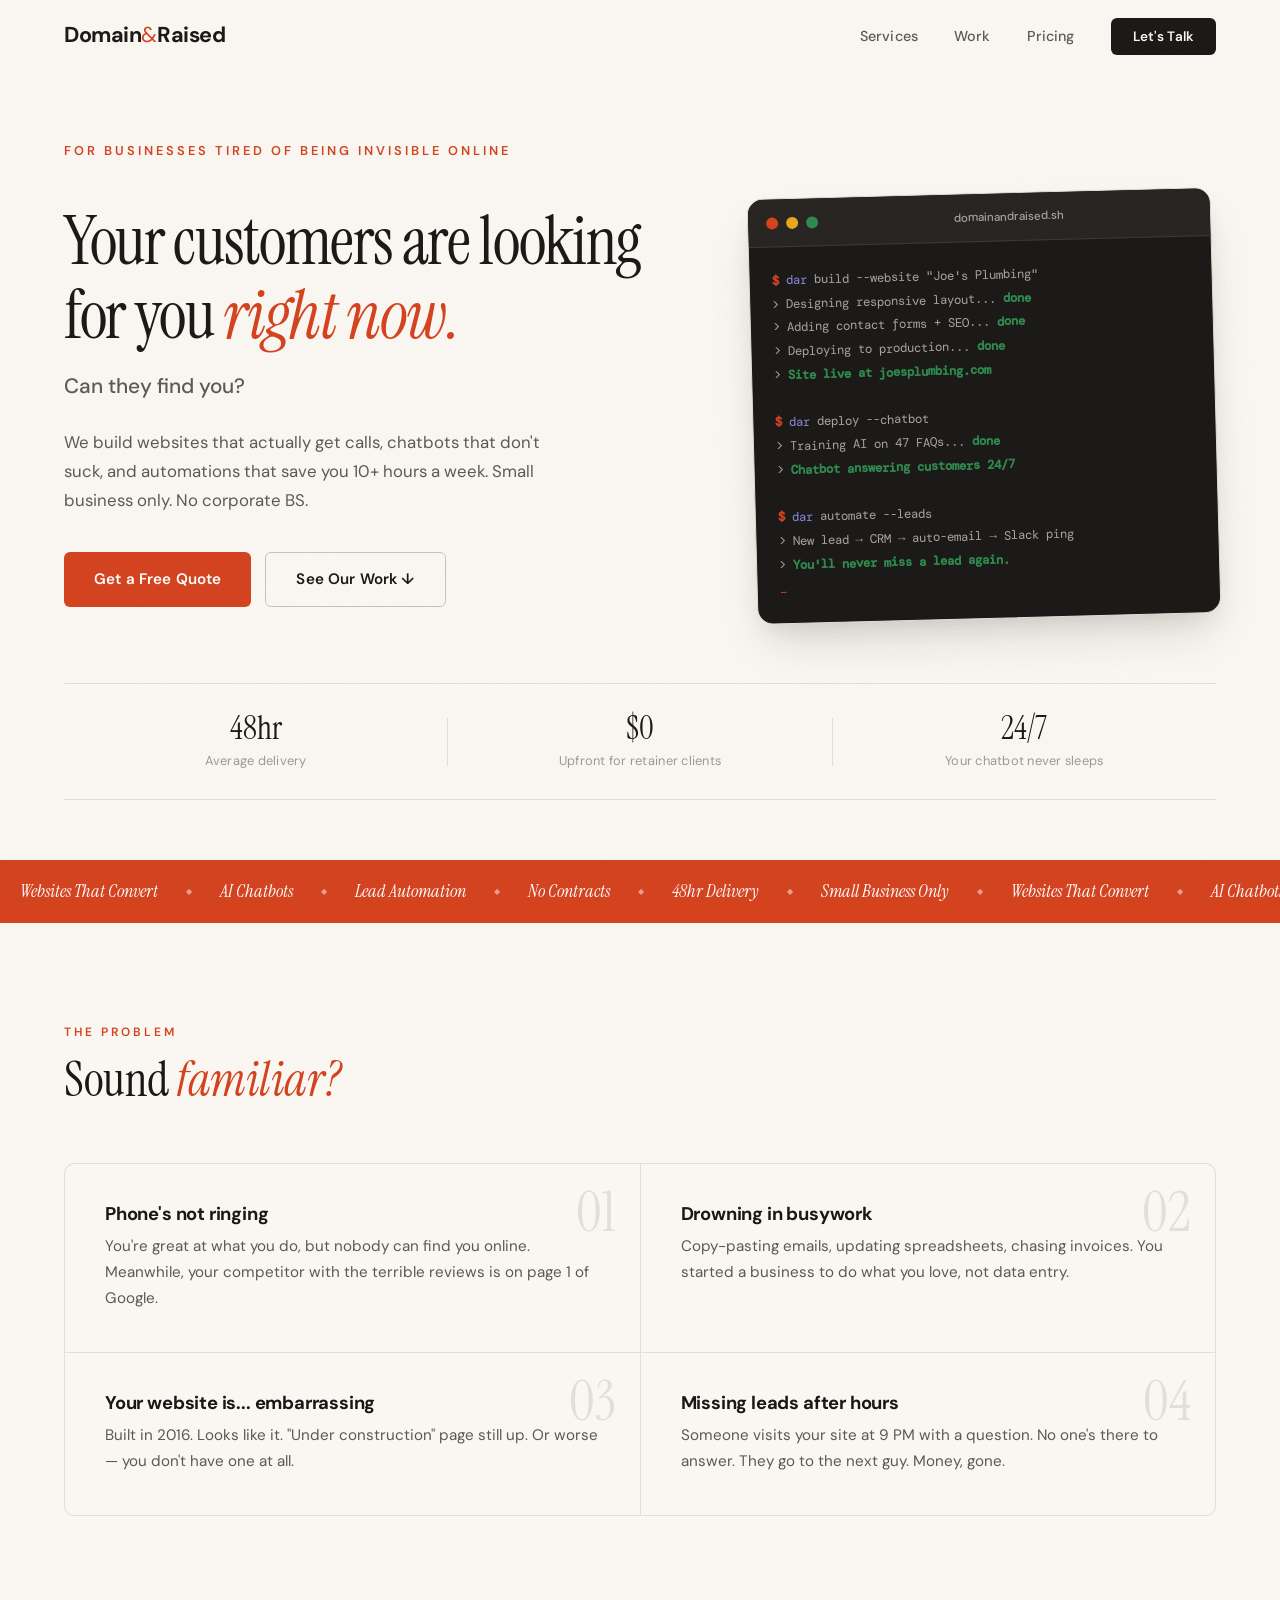
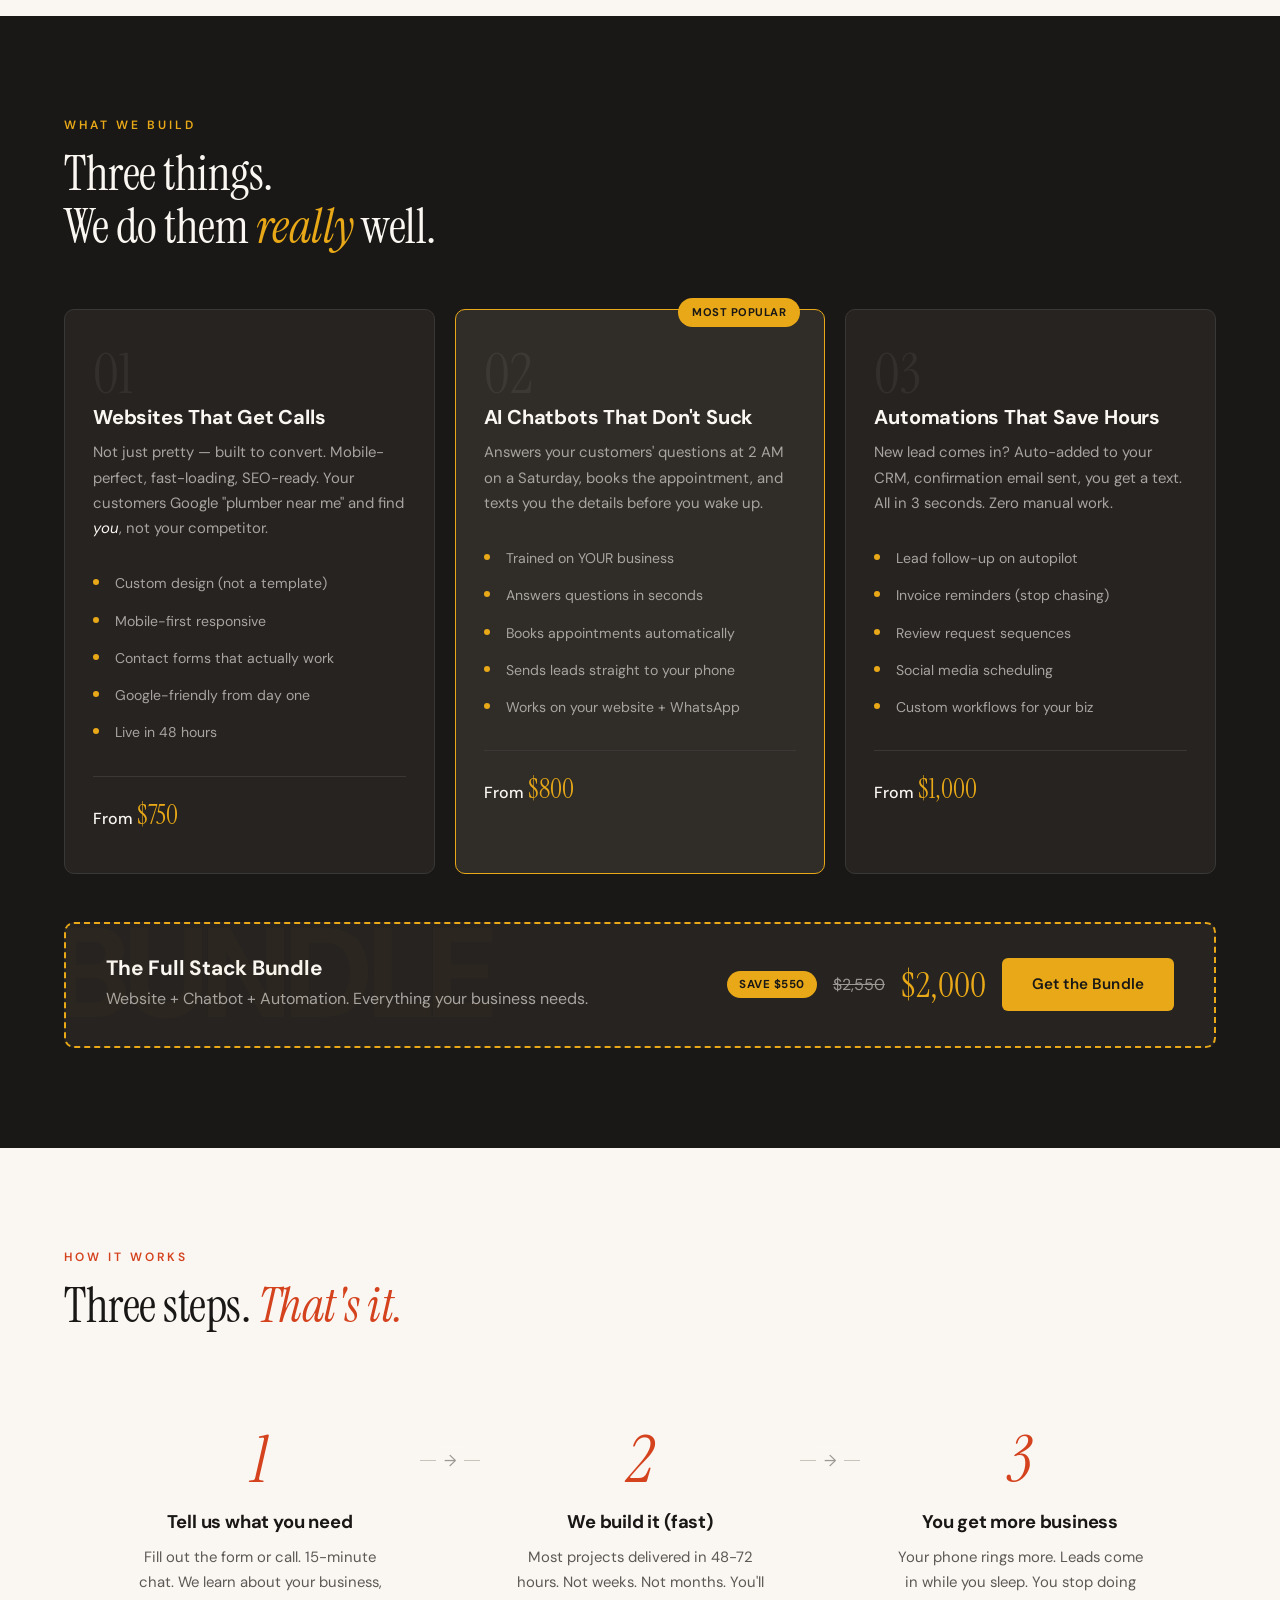
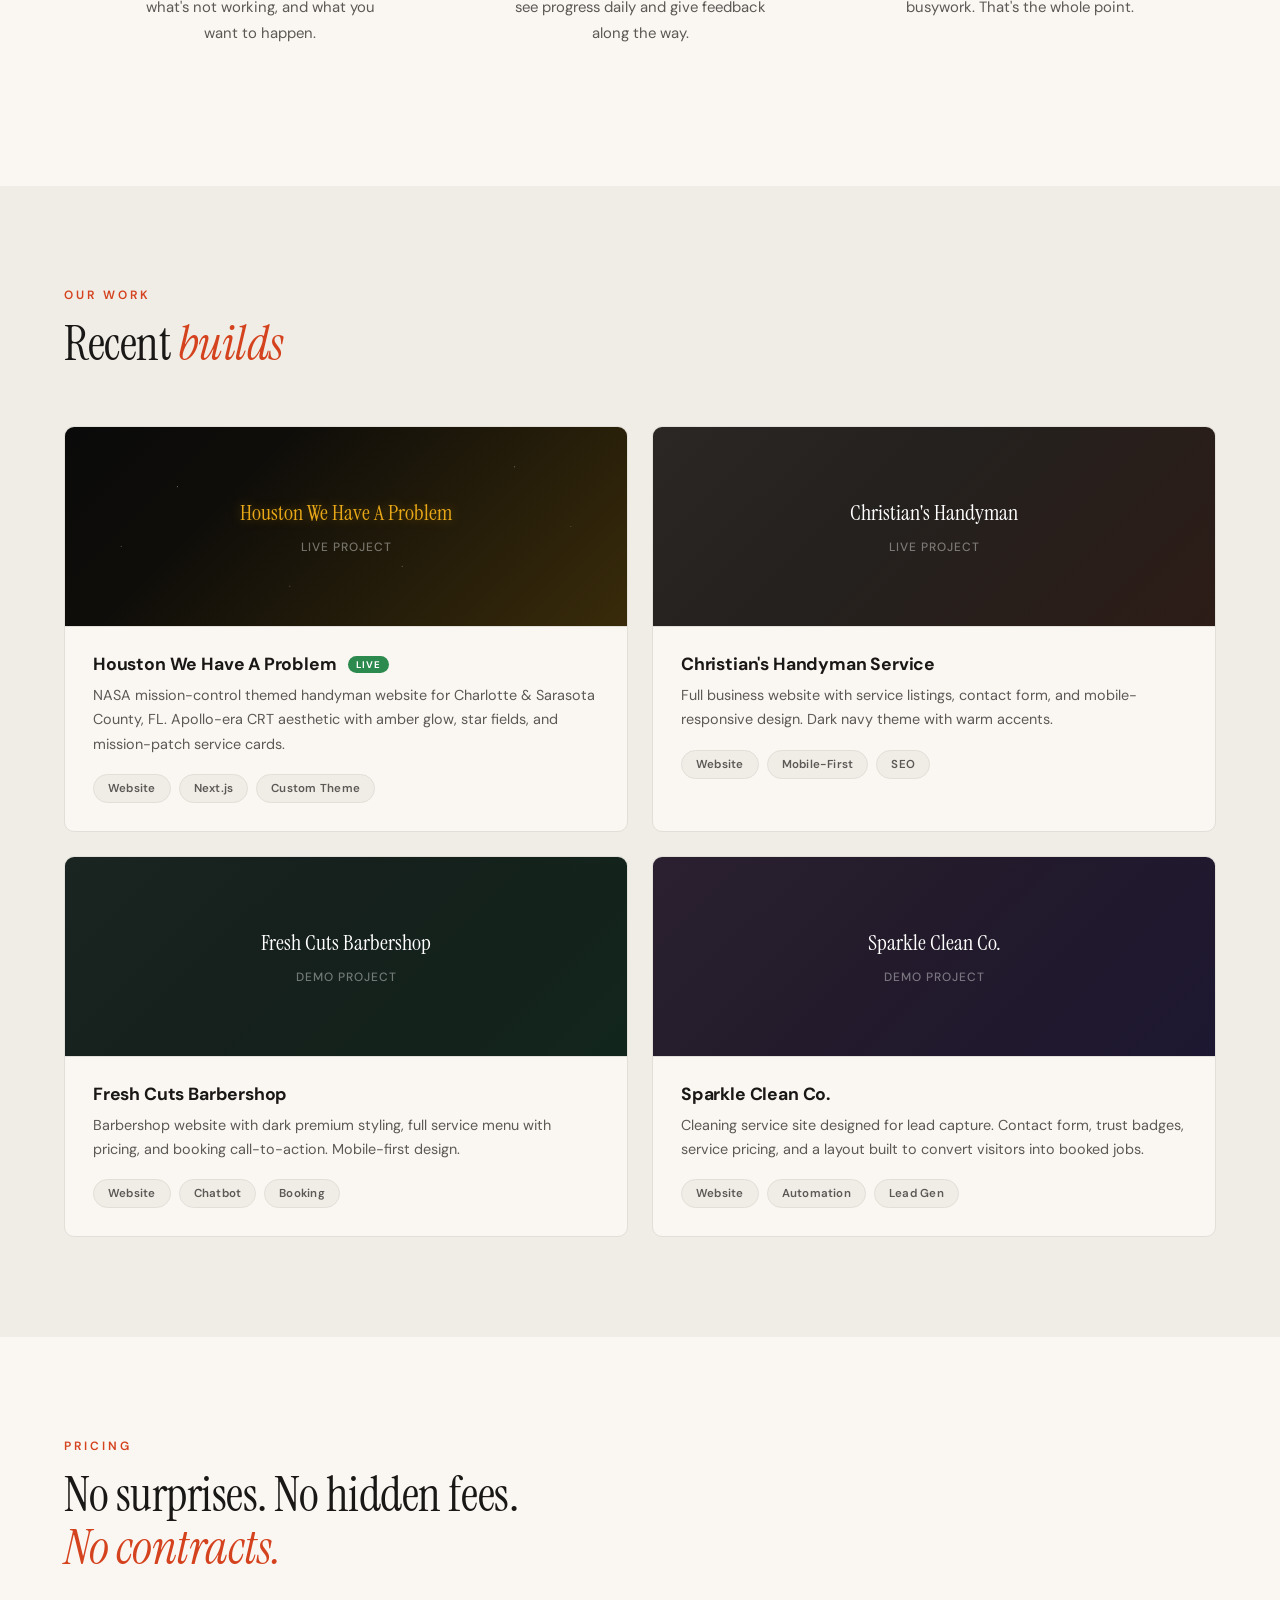
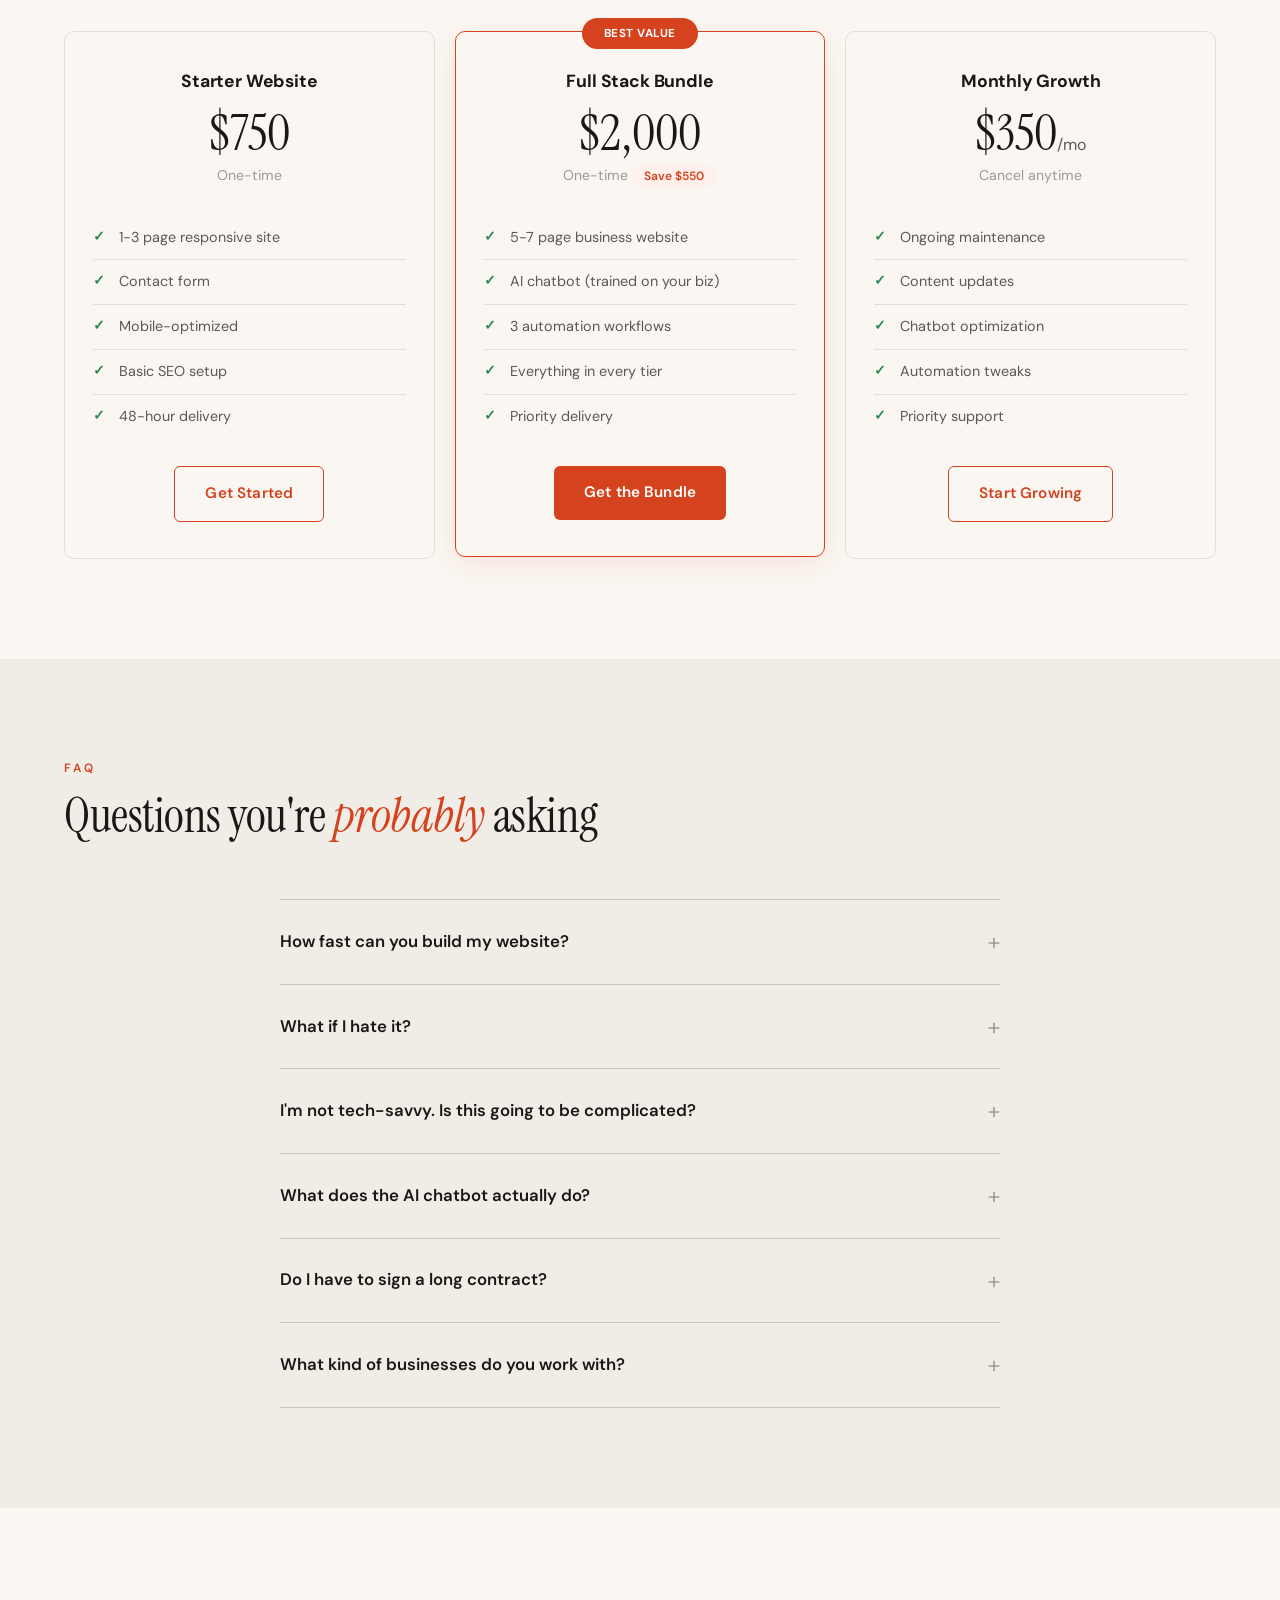
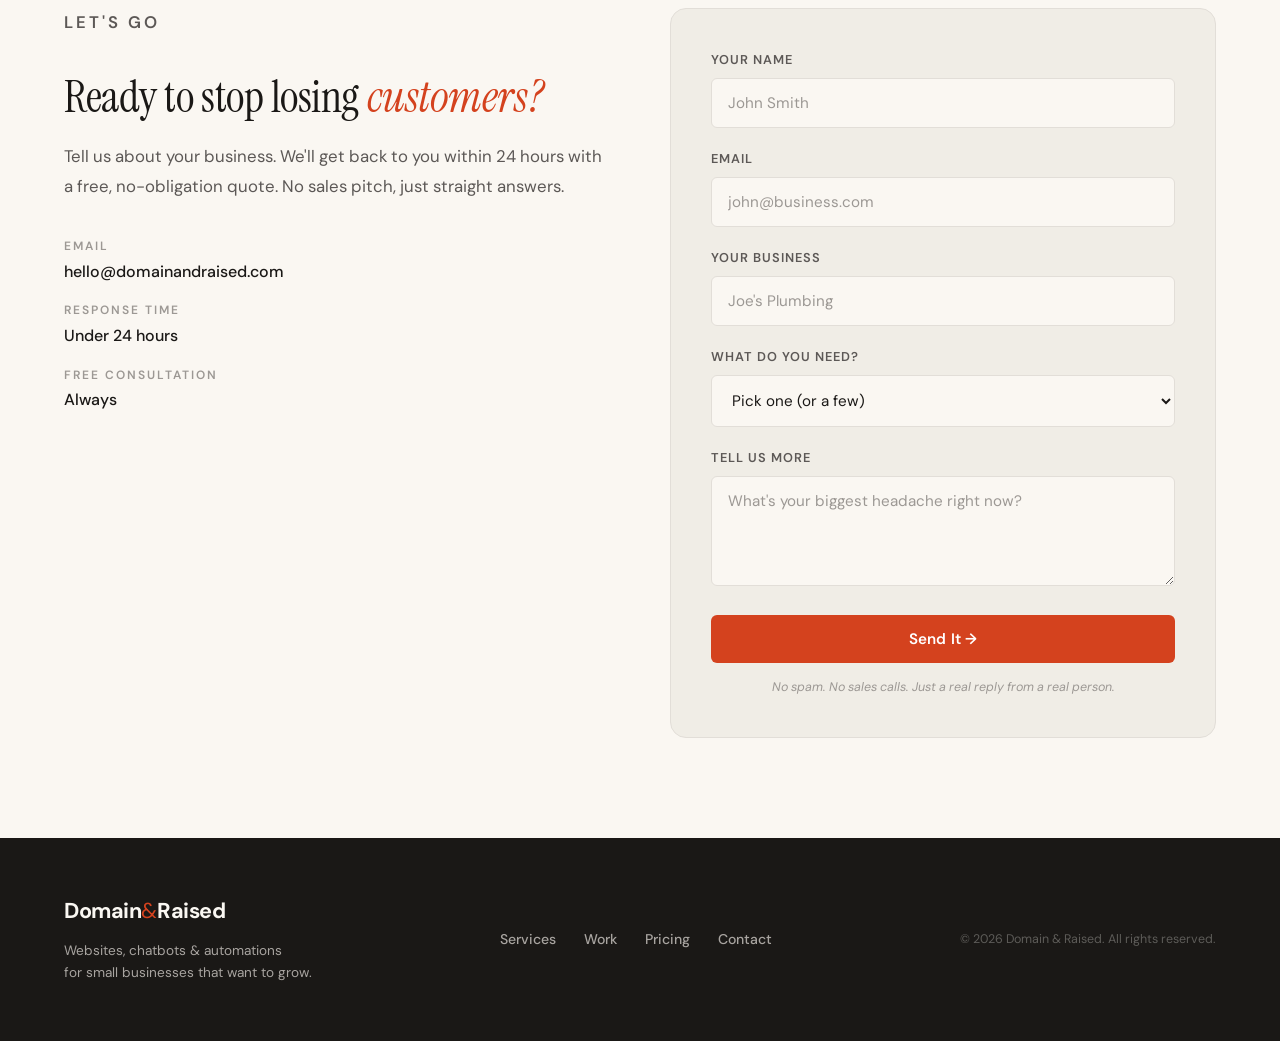
==== commit 0f5eca4d: "Add Houston We Have A Problem as live portfolio project NASA-themed handyman site (houstonwehaveapro" ====
--- a/index.html
+++ b/index.html
@@ -258,6 +258,23 @@
         <h2 class="section-title">Recent <em>builds</em></h2>
       </div>
       <div class="portfolio-grid">
+        <a href="https://houstonwehaveaproblem.cc" target="_blank" rel="noopener" class="portfolio-card" data-reveal>
+          <div class="portfolio-img">
+            <div class="portfolio-placeholder nasa">
+              <span>Houston We Have A Problem</span>
+              <small>Live Project</small>
+            </div>
+          </div>
+          <div class="portfolio-info">
+            <h3>Houston We Have A Problem <span class="live-badge">Live</span></h3>
+            <p>NASA mission-control themed handyman website for Charlotte &amp; Sarasota County, FL. Apollo-era CRT aesthetic with amber glow, star fields, and mission-patch service cards.</p>
+            <div class="portfolio-tags">
+              <span>Website</span>
+              <span>Next.js</span>
+              <span>Custom Theme</span>
+            </div>
+          </div>
+        </a>
         <div class="portfolio-card" data-reveal>
           <div class="portfolio-img">
             <div class="portfolio-placeholder">
--- a/style.css
+++ b/style.css
@@ -526,7 +526,7 @@
 
 /* ========== PORTFOLIO ========== */
 .portfolio-grid {
-  display: grid; grid-template-columns: repeat(3, 1fr);
+  display: grid; grid-template-columns: repeat(2, 1fr);
   gap: 24px;
 }
 .portfolio-card {
@@ -564,6 +564,29 @@
 }
 .portfolio-placeholder.alt::after {
   background: linear-gradient(135deg, transparent 40%, rgba(46, 43, 124, 0.15));
+}
+.portfolio-placeholder.nasa {
+  background: linear-gradient(135deg, #0A0A0A, #1A1508);
+  position: relative;
+}
+.portfolio-placeholder.nasa::before {
+  content: '';
+  position: absolute; inset: 0;
+  background:
+    radial-gradient(1px 1px at 20% 30%, rgba(255,255,255,0.4) 0%, transparent 100%),
+    radial-gradient(1px 1px at 60% 70%, rgba(255,255,255,0.3) 0%, transparent 100%),
+    radial-gradient(1px 1px at 80% 20%, rgba(255,255,255,0.35) 0%, transparent 100%),
+    radial-gradient(1px 1px at 40% 80%, rgba(255,255,255,0.25) 0%, transparent 100%),
+    radial-gradient(1px 1px at 10% 60%, rgba(255,255,255,0.3) 0%, transparent 100%),
+    radial-gradient(1px 1px at 90% 50%, rgba(255,255,255,0.2) 0%, transparent 100%);
+  z-index: 0;
+}
+.portfolio-placeholder.nasa::after {
+  background: linear-gradient(135deg, transparent 30%, rgba(232, 168, 23, 0.15));
+}
+.portfolio-placeholder.nasa span {
+  color: var(--gold);
+  text-shadow: 0 0 12px rgba(232, 168, 23, 0.4);
 }
 .portfolio-placeholder span {
   font-family: 'Instrument Serif', serif;
@@ -594,6 +617,29 @@
   background: var(--bg-alt); color: var(--ink-soft);
   border: 1px solid var(--border);
   letter-spacing: 0.02em;
+}
+
+/* Live badge */
+.live-badge {
+  font-family: 'DM Sans', sans-serif;
+  font-size: 0.6rem; font-weight: 700;
+  text-transform: uppercase; letter-spacing: 1px;
+  background: var(--green); color: #fff;
+  padding: 2px 8px; border-radius: 10px;
+  margin-left: 8px;
+  vertical-align: middle;
+  position: relative; top: -1px;
+}
+
+/* Clickable portfolio cards */
+a.portfolio-card {
+  color: inherit; text-decoration: none; display: block;
+  cursor: pointer;
+}
+a.portfolio-card:hover { color: inherit; }
+a.portfolio-card:hover h3 { color: var(--vermillion); }
+a.portfolio-card .portfolio-info h3 {
+  transition: color var(--duration) var(--ease);
 }
 
 /* ========== PRICING ========== */
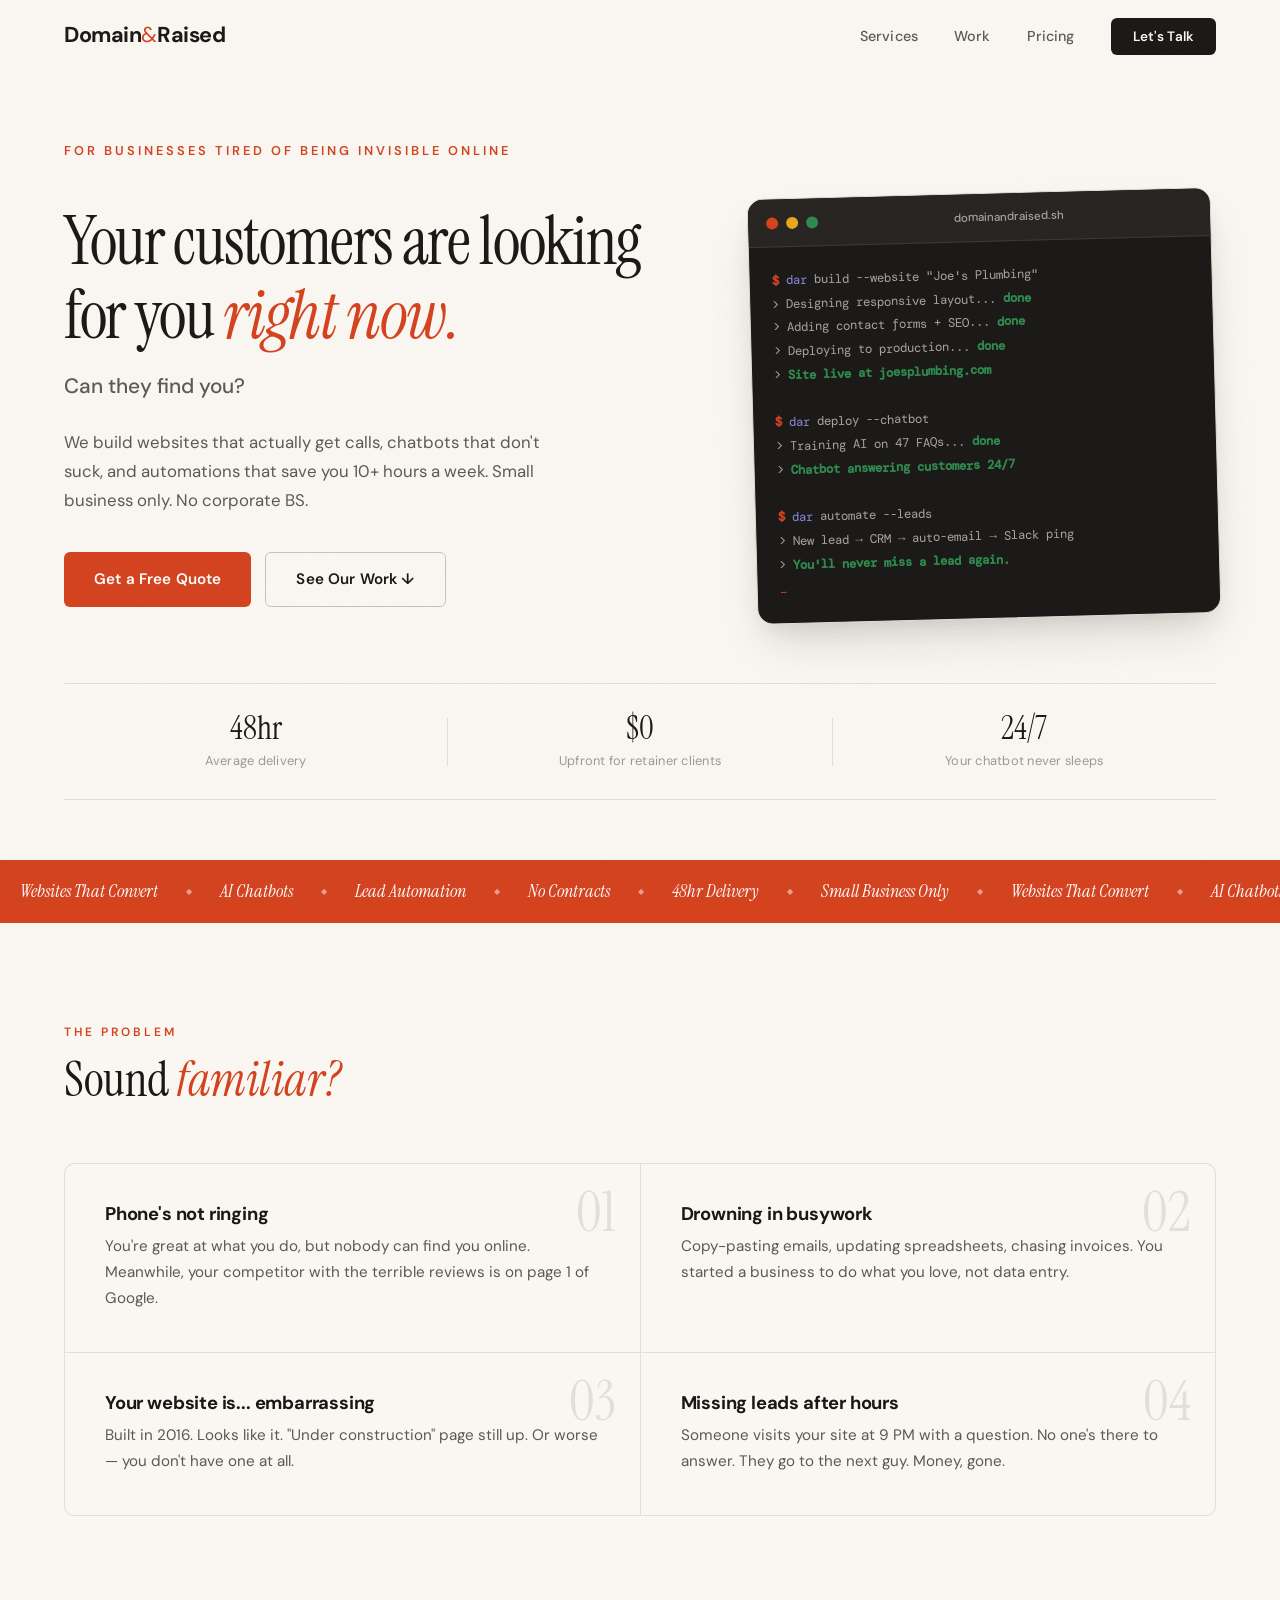
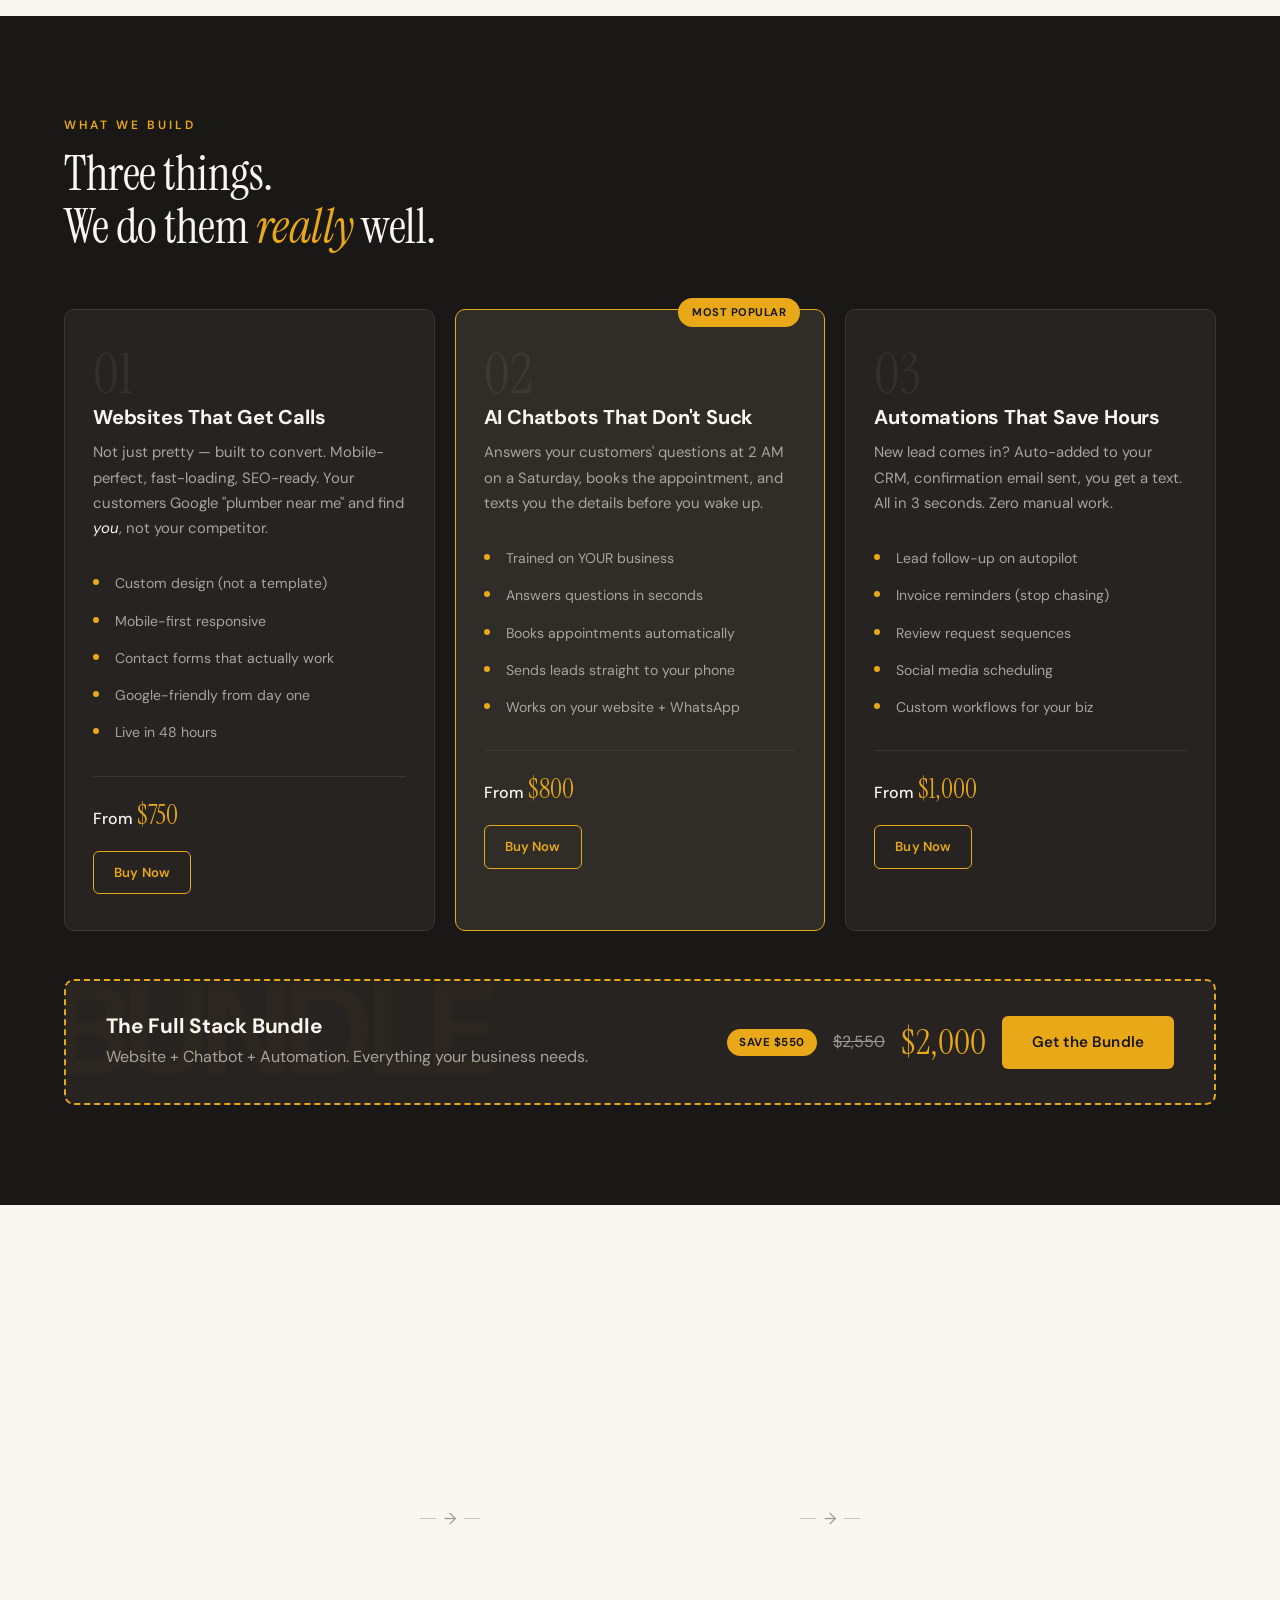
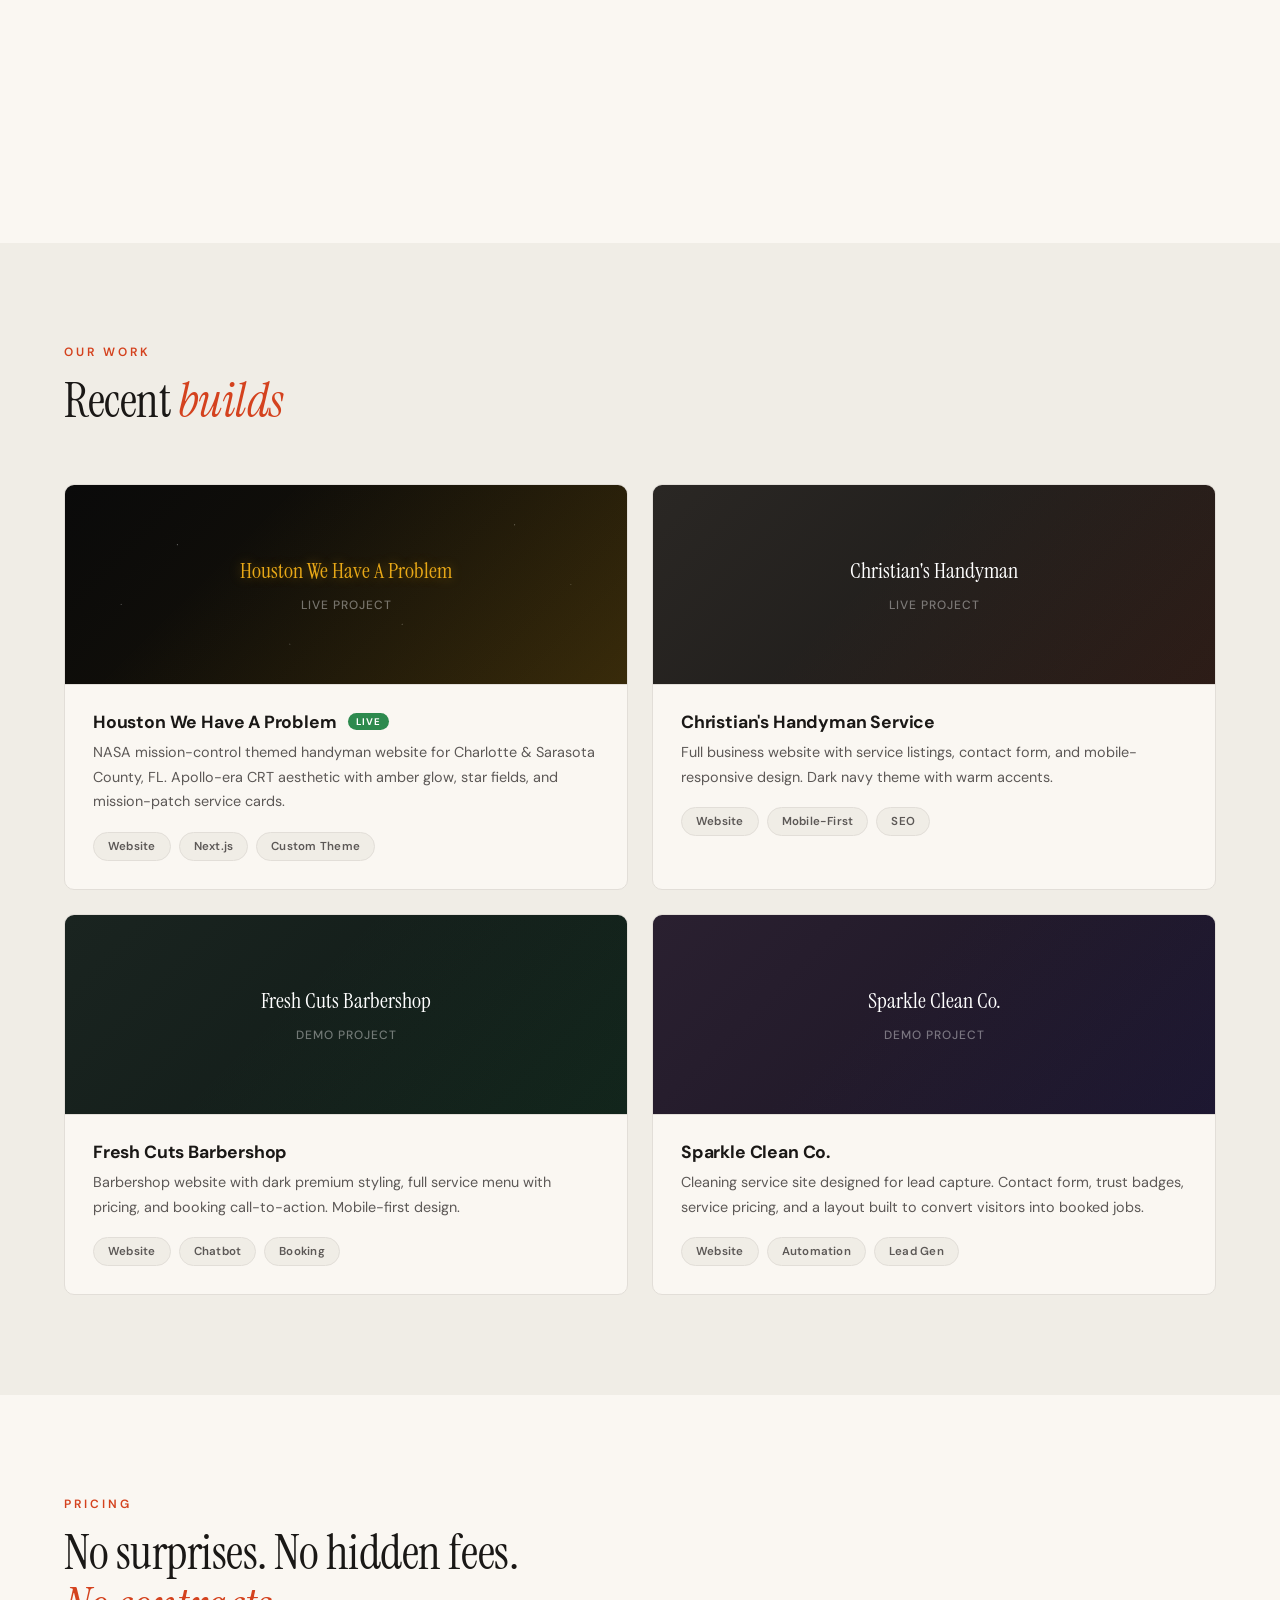
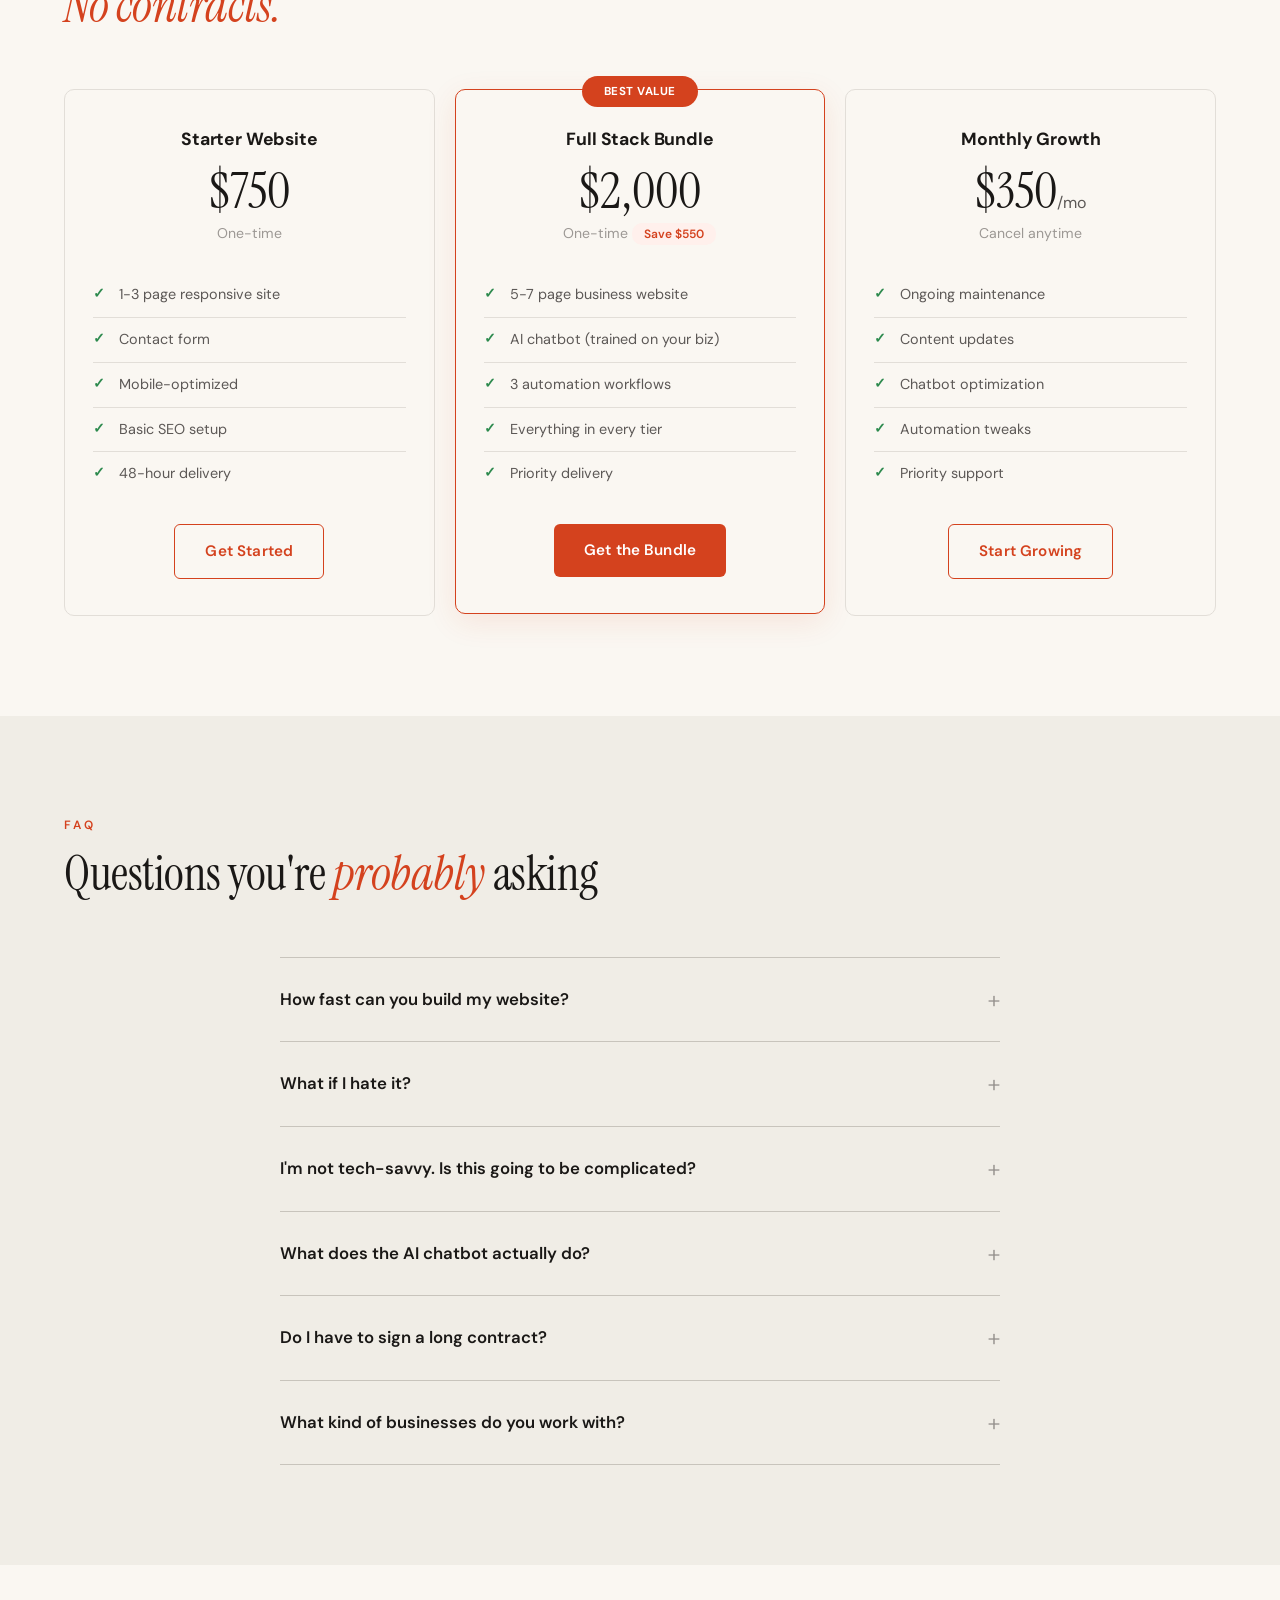
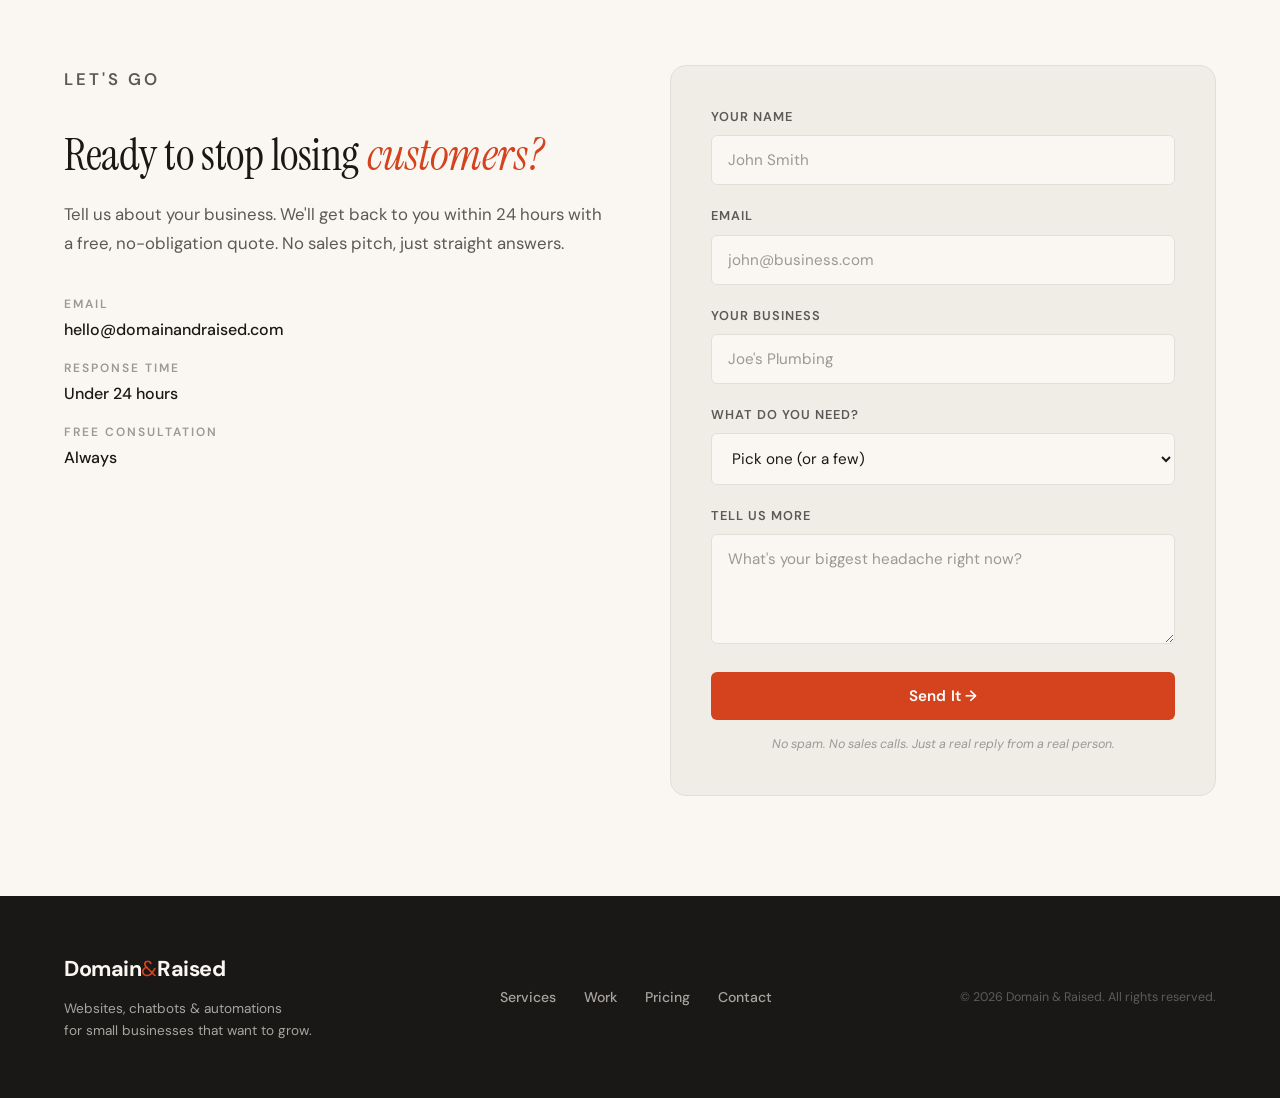
==== commit 998dc3b9: "Wire all buy buttons to Stripe payment links Pricing cards, service cards, and bundle banner now lin" ====
--- a/index.html
+++ b/index.html
@@ -174,6 +174,7 @@
             <li>Live in 48 hours</li>
           </ul>
           <div class="service-price">From <strong>$750</strong></div>
+          <a href="https://buy.stripe.com/9B64gA2ldbKegnUaPR4Rq00" target="_blank" rel="noopener" class="btn btn-outline btn-sm">Buy Now</a>
         </div>
 
         <div class="service-card featured" data-reveal>
@@ -189,6 +190,7 @@
             <li>Works on your website + WhatsApp</li>
           </ul>
           <div class="service-price">From <strong>$800</strong></div>
+          <a href="https://buy.stripe.com/14A5kE2ld29Ec7E9LN4Rq02" target="_blank" rel="noopener" class="btn btn-outline btn-sm">Buy Now</a>
         </div>
 
         <div class="service-card" data-reveal>
@@ -203,6 +205,7 @@
             <li>Custom workflows for your biz</li>
           </ul>
           <div class="service-price">From <strong>$1,000</strong></div>
+          <a href="https://buy.stripe.com/7sYbJ27FxeWq0oWgab4Rq03" target="_blank" rel="noopener" class="btn btn-outline btn-sm">Buy Now</a>
         </div>
       </div>
 
@@ -215,7 +218,7 @@
           <span class="bundle-savings">Save $550</span>
           <span class="bundle-was">$2,550</span>
           <span class="bundle-now">$2,000</span>
-          <a href="#contact" class="btn btn-primary">Get the Bundle</a>
+          <a href="https://buy.stripe.com/dRmeVeaRJ01wfjQ1fh4Rq06" target="_blank" rel="noopener" class="btn btn-primary">Get the Bundle</a>
         </div>
       </div>
     </div>
@@ -349,7 +352,7 @@
             <li>Basic SEO setup</li>
             <li>48-hour delivery</li>
           </ul>
-          <a href="#contact" class="btn btn-outline">Get Started</a>
+          <a href="https://buy.stripe.com/9B64gA2ldbKegnUaPR4Rq00" target="_blank" rel="noopener" class="btn btn-outline">Get Started</a>
         </div>
         <div class="price-card popular" data-reveal>
           <div class="popular-badge">Best Value</div>
@@ -363,7 +366,7 @@
             <li>Everything in every tier</li>
             <li>Priority delivery</li>
           </ul>
-          <a href="#contact" class="btn btn-primary">Get the Bundle</a>
+          <a href="https://buy.stripe.com/dRmeVeaRJ01wfjQ1fh4Rq06" target="_blank" rel="noopener" class="btn btn-primary">Get the Bundle</a>
         </div>
         <div class="price-card" data-reveal>
           <h3>Monthly Growth</h3>
@@ -376,7 +379,7 @@
             <li>Automation tweaks</li>
             <li>Priority support</li>
           </ul>
-          <a href="#contact" class="btn btn-outline">Start Growing</a>
+          <a href="https://buy.stripe.com/dRm6oI0d55lQdbI5vx4Rq04" target="_blank" rel="noopener" class="btn btn-outline">Start Growing</a>
         </div>
       </div>
     </div>
--- a/style.css
+++ b/style.css
@@ -163,12 +163,19 @@
 }
 .btn-outline:hover { background: var(--vermillion); color: #fff; }
 .btn-full { width: 100%; }
+.btn-sm { padding: 10px 20px; font-size: 0.82rem; margin-top: 14px; }
 
 /* Dark section button overrides */
 .section-dark .btn-primary { background: var(--gold); color: var(--bg-dark); }
 .section-dark .btn-primary:hover {
   background: #D49A14; color: var(--bg-dark);
   box-shadow: 0 8px 25px rgba(232, 168, 23, 0.3);
+}
+.section-dark .btn-outline {
+  color: var(--gold); border-color: var(--gold);
+}
+.section-dark .btn-outline:hover {
+  background: var(--gold); color: var(--bg-dark);
 }
 
 /* ========== HERO ========== */
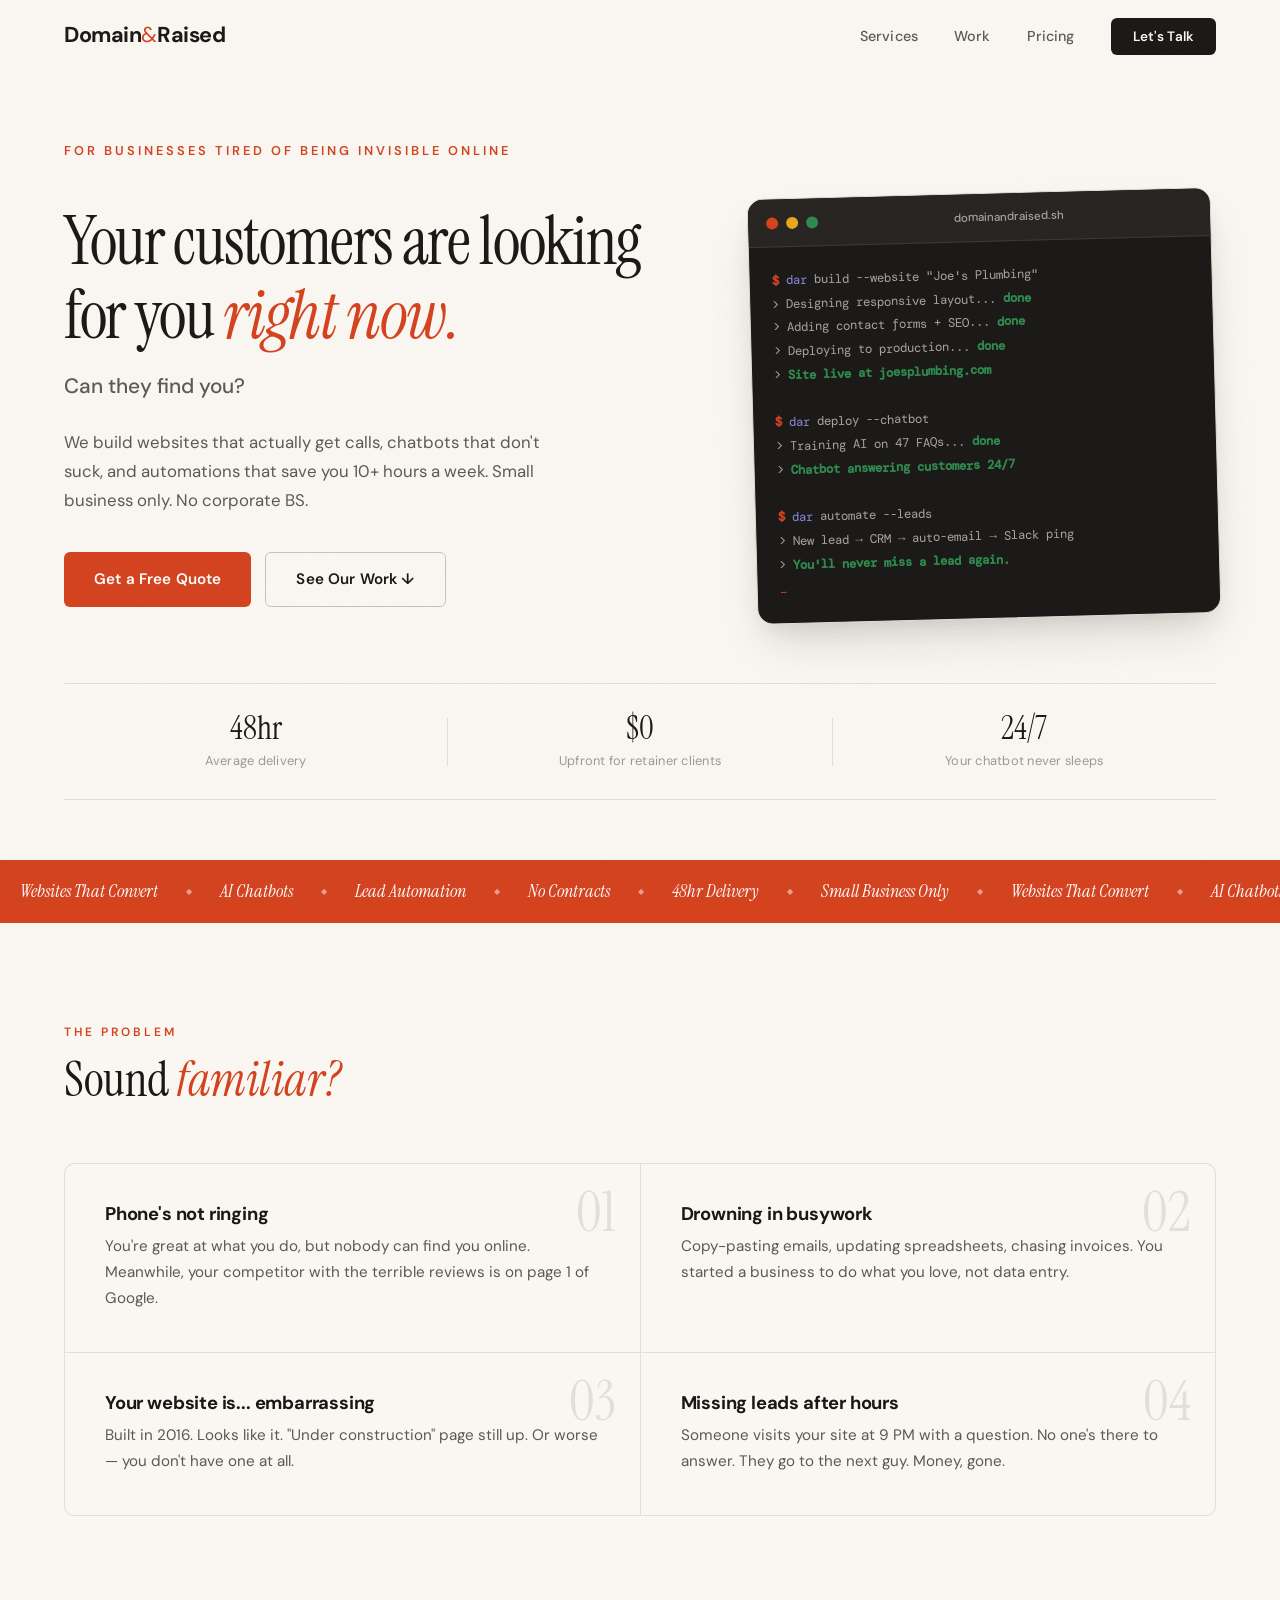
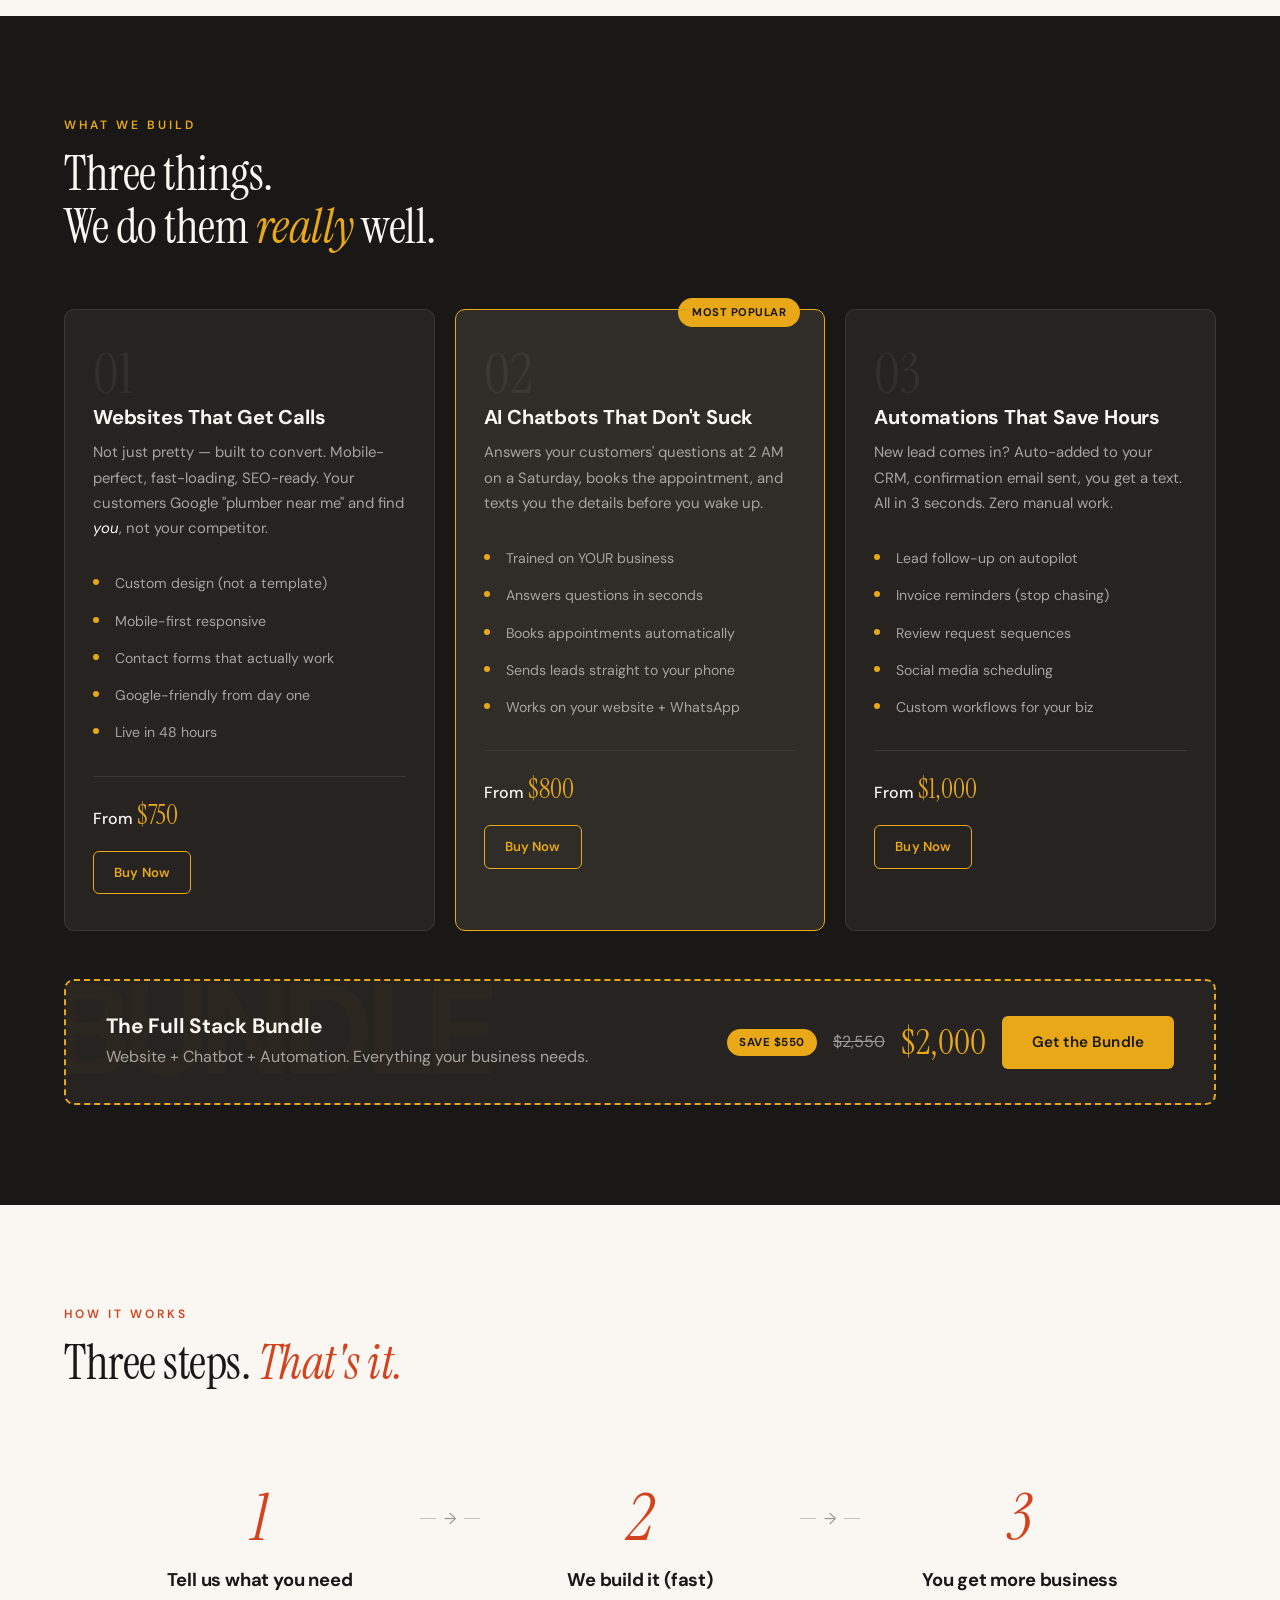
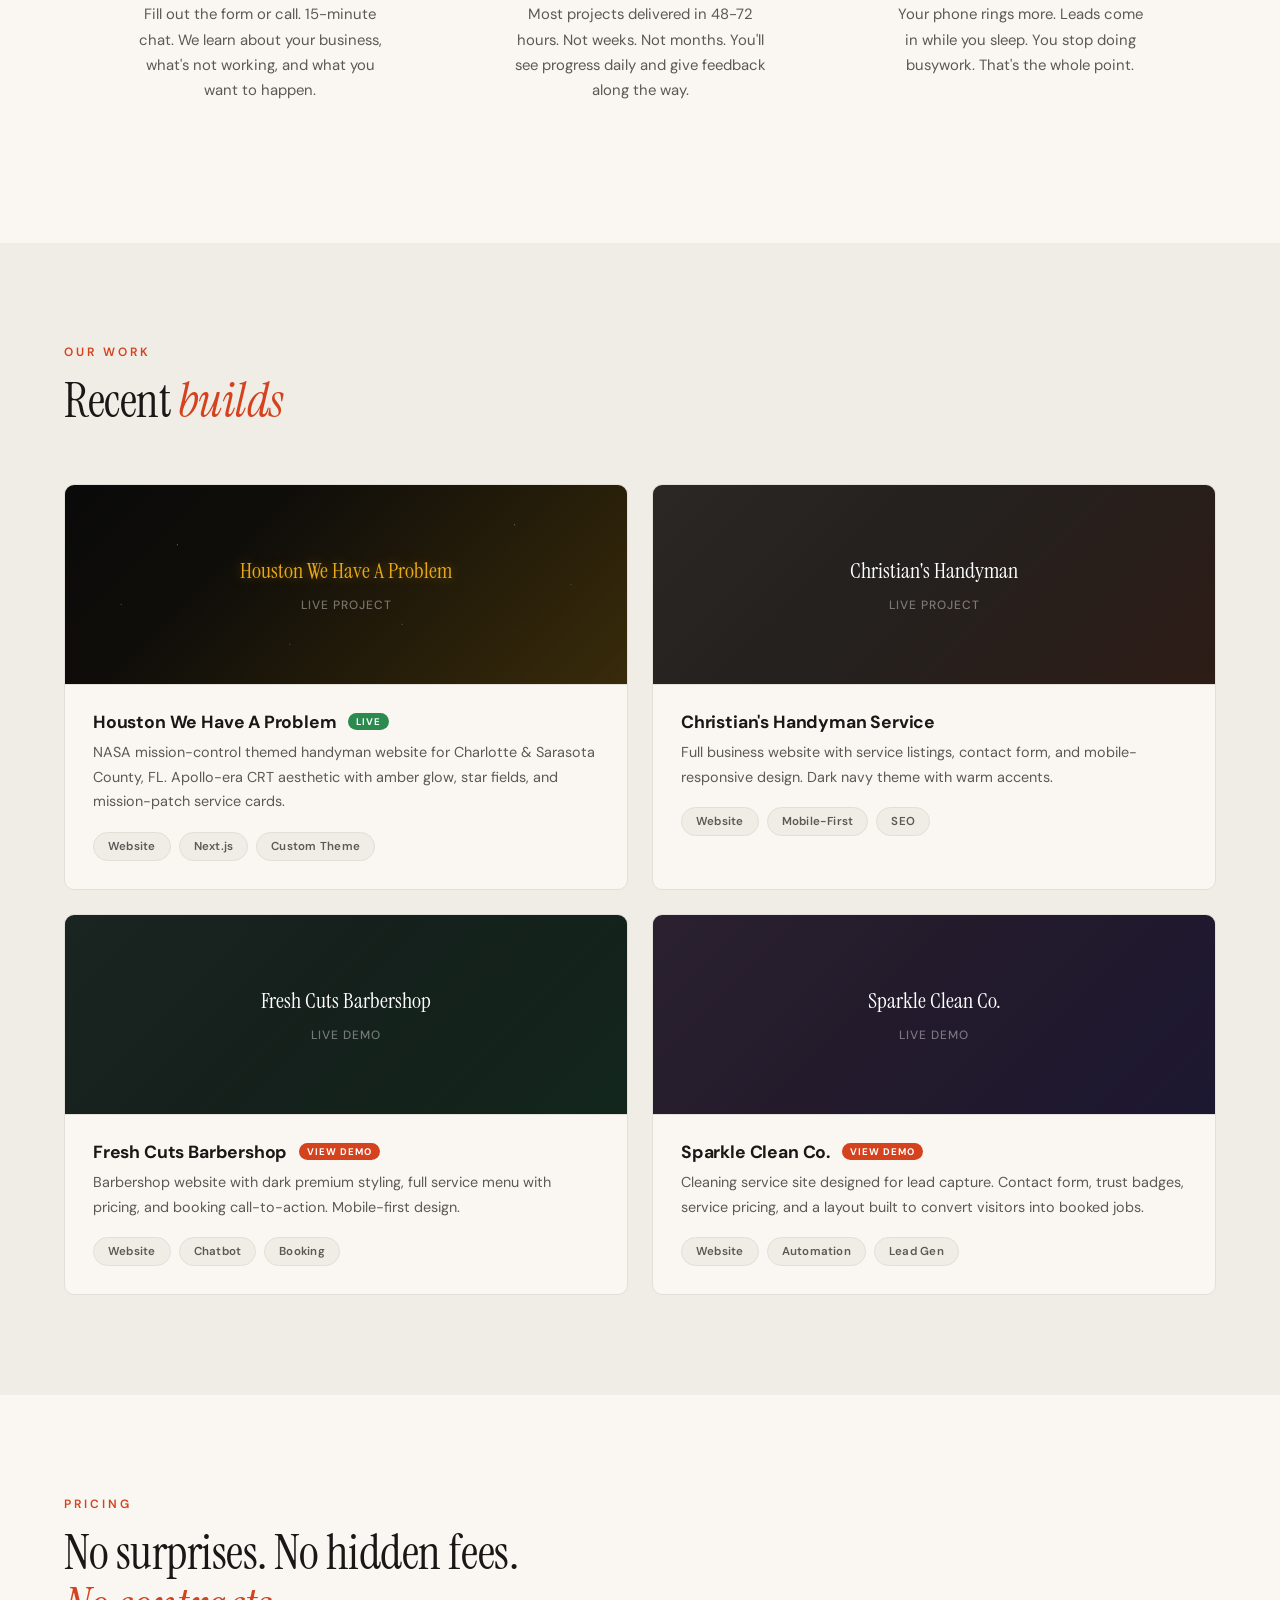
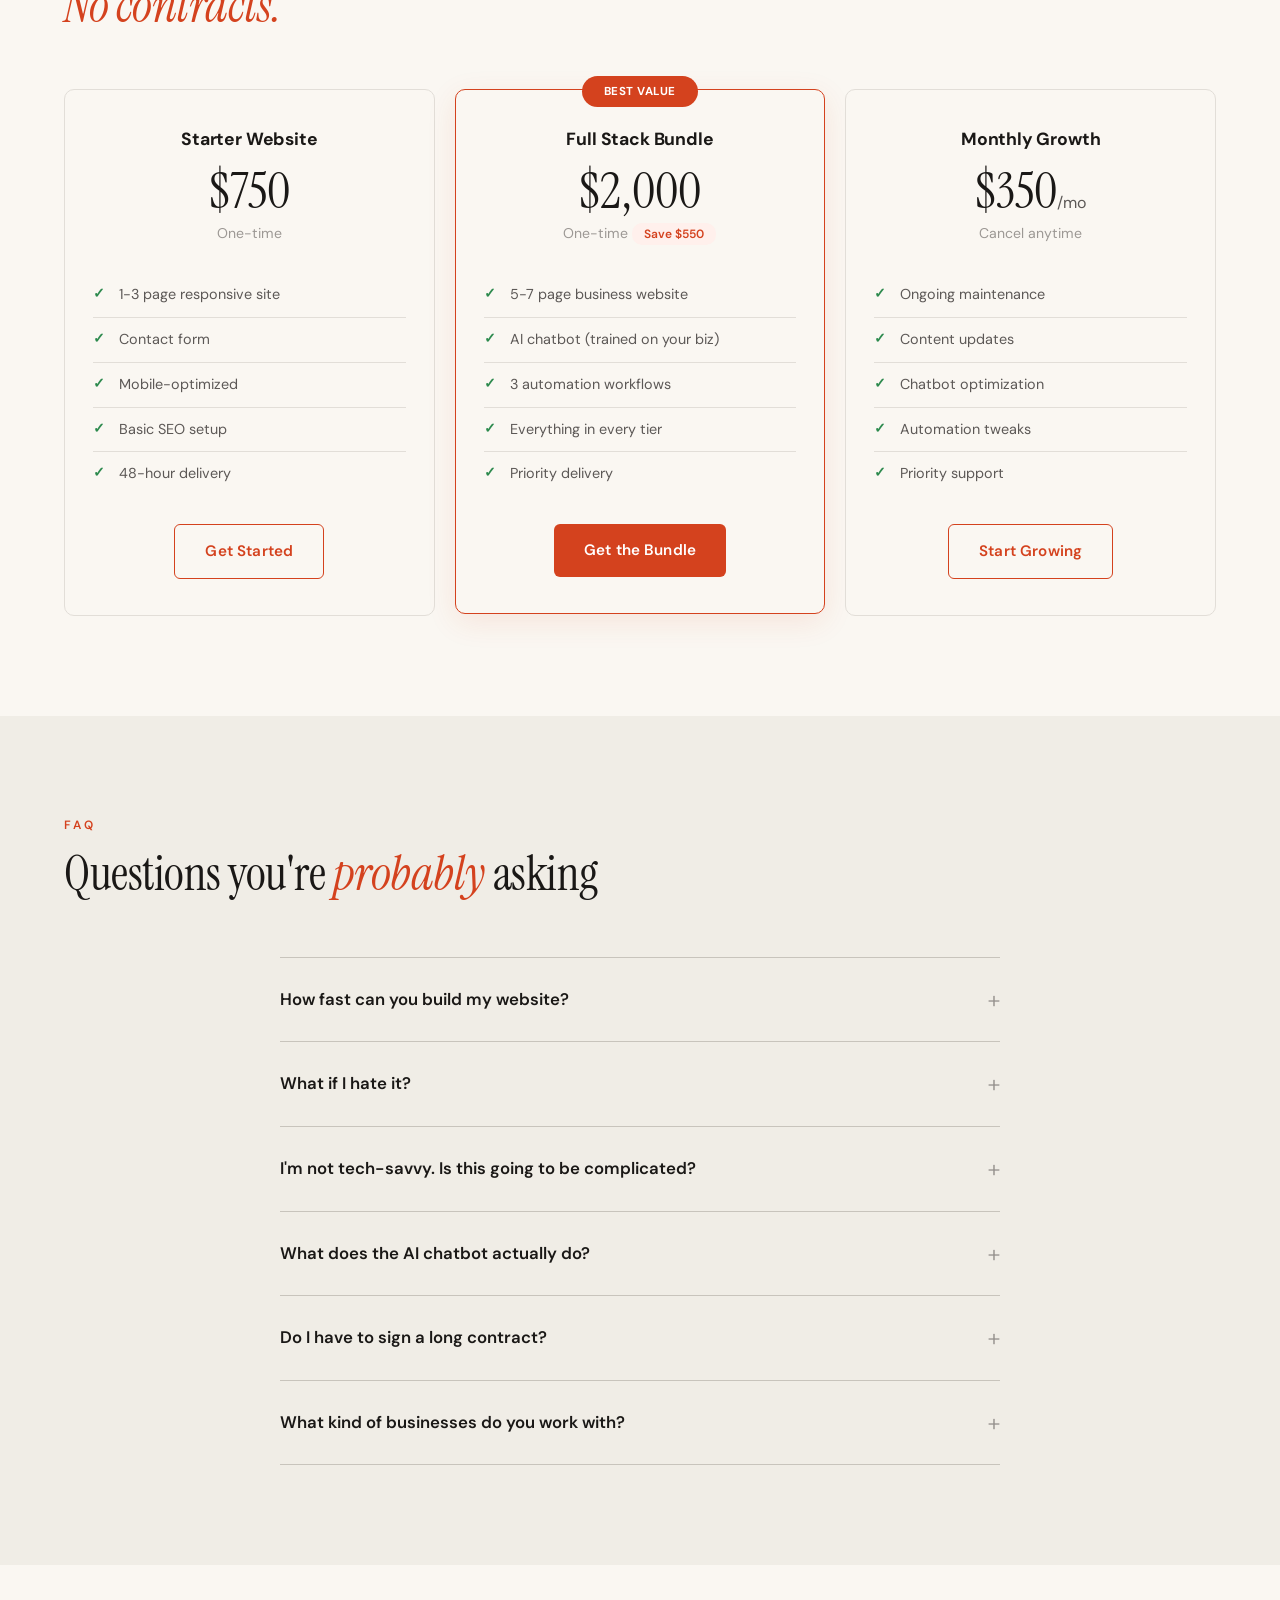
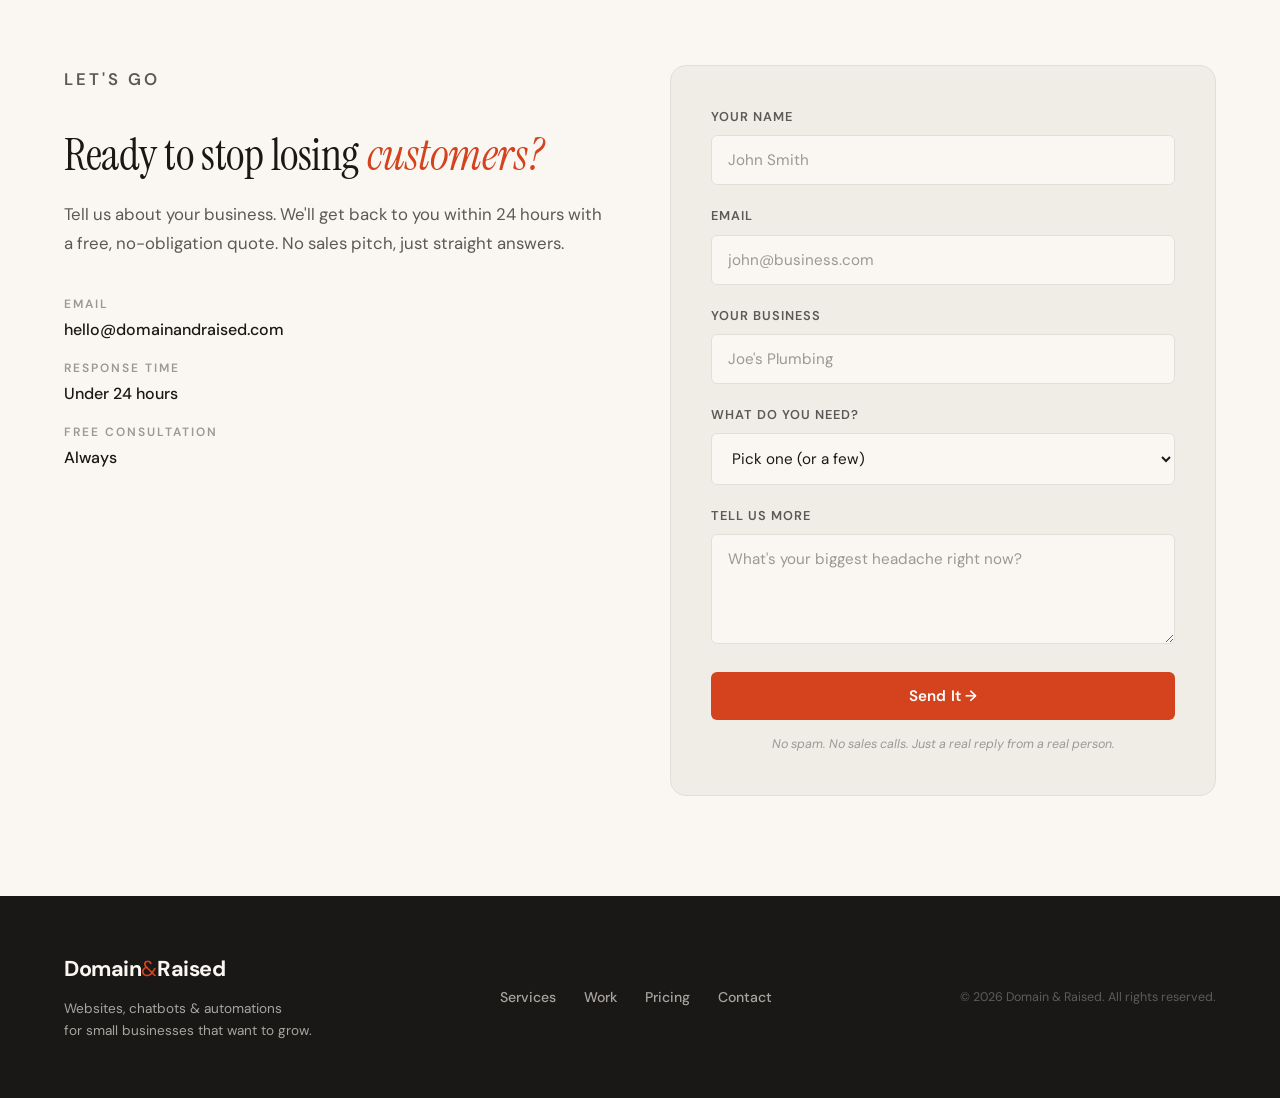
==== commit 4a5f82a6: "Link demo sites as viewable portfolio projects Fresh Cuts Barbershop and Sparkle Clean Co. portfolio" ====
--- a/index.html
+++ b/index.html
@@ -295,15 +295,15 @@
             </div>
           </div>
         </div>
-        <div class="portfolio-card" data-reveal>
+        <a href="demos/freshcuts/" target="_blank" rel="noopener" class="portfolio-card" data-reveal>
           <div class="portfolio-img">
             <div class="portfolio-placeholder accent">
               <span>Fresh Cuts Barbershop</span>
-              <small>Demo Project</small>
+              <small>Live Demo</small>
             </div>
           </div>
           <div class="portfolio-info">
-            <h3>Fresh Cuts Barbershop</h3>
+            <h3>Fresh Cuts Barbershop <span class="demo-badge">View Demo</span></h3>
             <p>Barbershop website with dark premium styling, full service menu with pricing, and booking call-to-action. Mobile-first design.</p>
             <div class="portfolio-tags">
               <span>Website</span>
@@ -311,16 +311,16 @@
               <span>Booking</span>
             </div>
           </div>
-        </div>
-        <div class="portfolio-card" data-reveal>
+        </a>
+        <a href="demos/sparkleclean/" target="_blank" rel="noopener" class="portfolio-card" data-reveal>
           <div class="portfolio-img">
             <div class="portfolio-placeholder alt">
               <span>Sparkle Clean Co.</span>
-              <small>Demo Project</small>
+              <small>Live Demo</small>
             </div>
           </div>
           <div class="portfolio-info">
-            <h3>Sparkle Clean Co.</h3>
+            <h3>Sparkle Clean Co. <span class="demo-badge">View Demo</span></h3>
             <p>Cleaning service site designed for lead capture. Contact form, trust badges, service pricing, and a layout built to convert visitors into booked jobs.</p>
             <div class="portfolio-tags">
               <span>Website</span>
@@ -328,7 +328,7 @@
               <span>Lead Gen</span>
             </div>
           </div>
-        </div>
+        </a>
       </div>
     </div>
   </section>
--- a/style.css
+++ b/style.css
@@ -626,7 +626,7 @@
   letter-spacing: 0.02em;
 }
 
-/* Live badge */
+/* Portfolio badges */
 .live-badge {
   font-family: 'DM Sans', sans-serif;
   font-size: 0.6rem; font-weight: 700;
@@ -637,6 +637,18 @@
   vertical-align: middle;
   position: relative; top: -1px;
 }
+.demo-badge {
+  font-family: 'DM Sans', sans-serif;
+  font-size: 0.6rem; font-weight: 700;
+  text-transform: uppercase; letter-spacing: 1px;
+  background: var(--vermillion); color: #fff;
+  padding: 2px 8px; border-radius: 10px;
+  margin-left: 8px;
+  vertical-align: middle;
+  position: relative; top: -1px;
+  transition: background var(--duration) var(--ease);
+}
+a.portfolio-card:hover .demo-badge { background: var(--indigo); }
 
 /* Clickable portfolio cards */
 a.portfolio-card {
